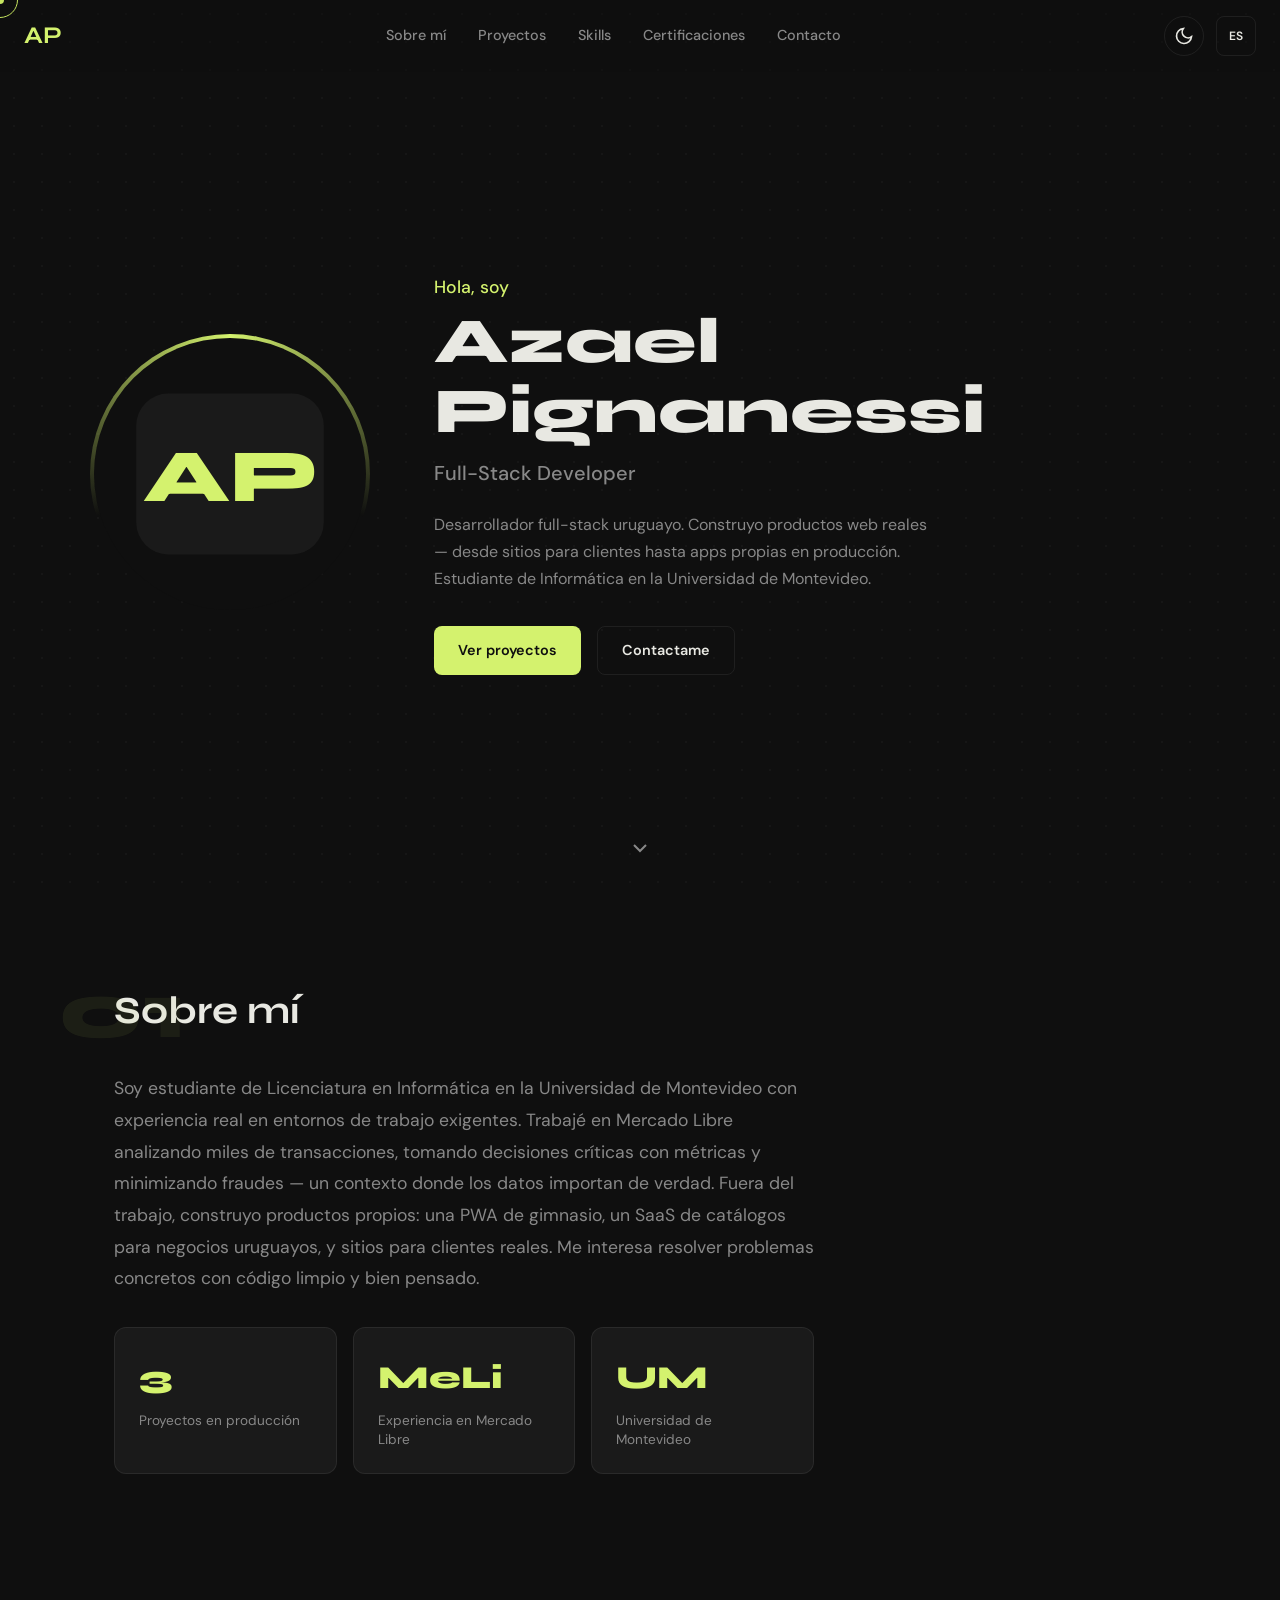
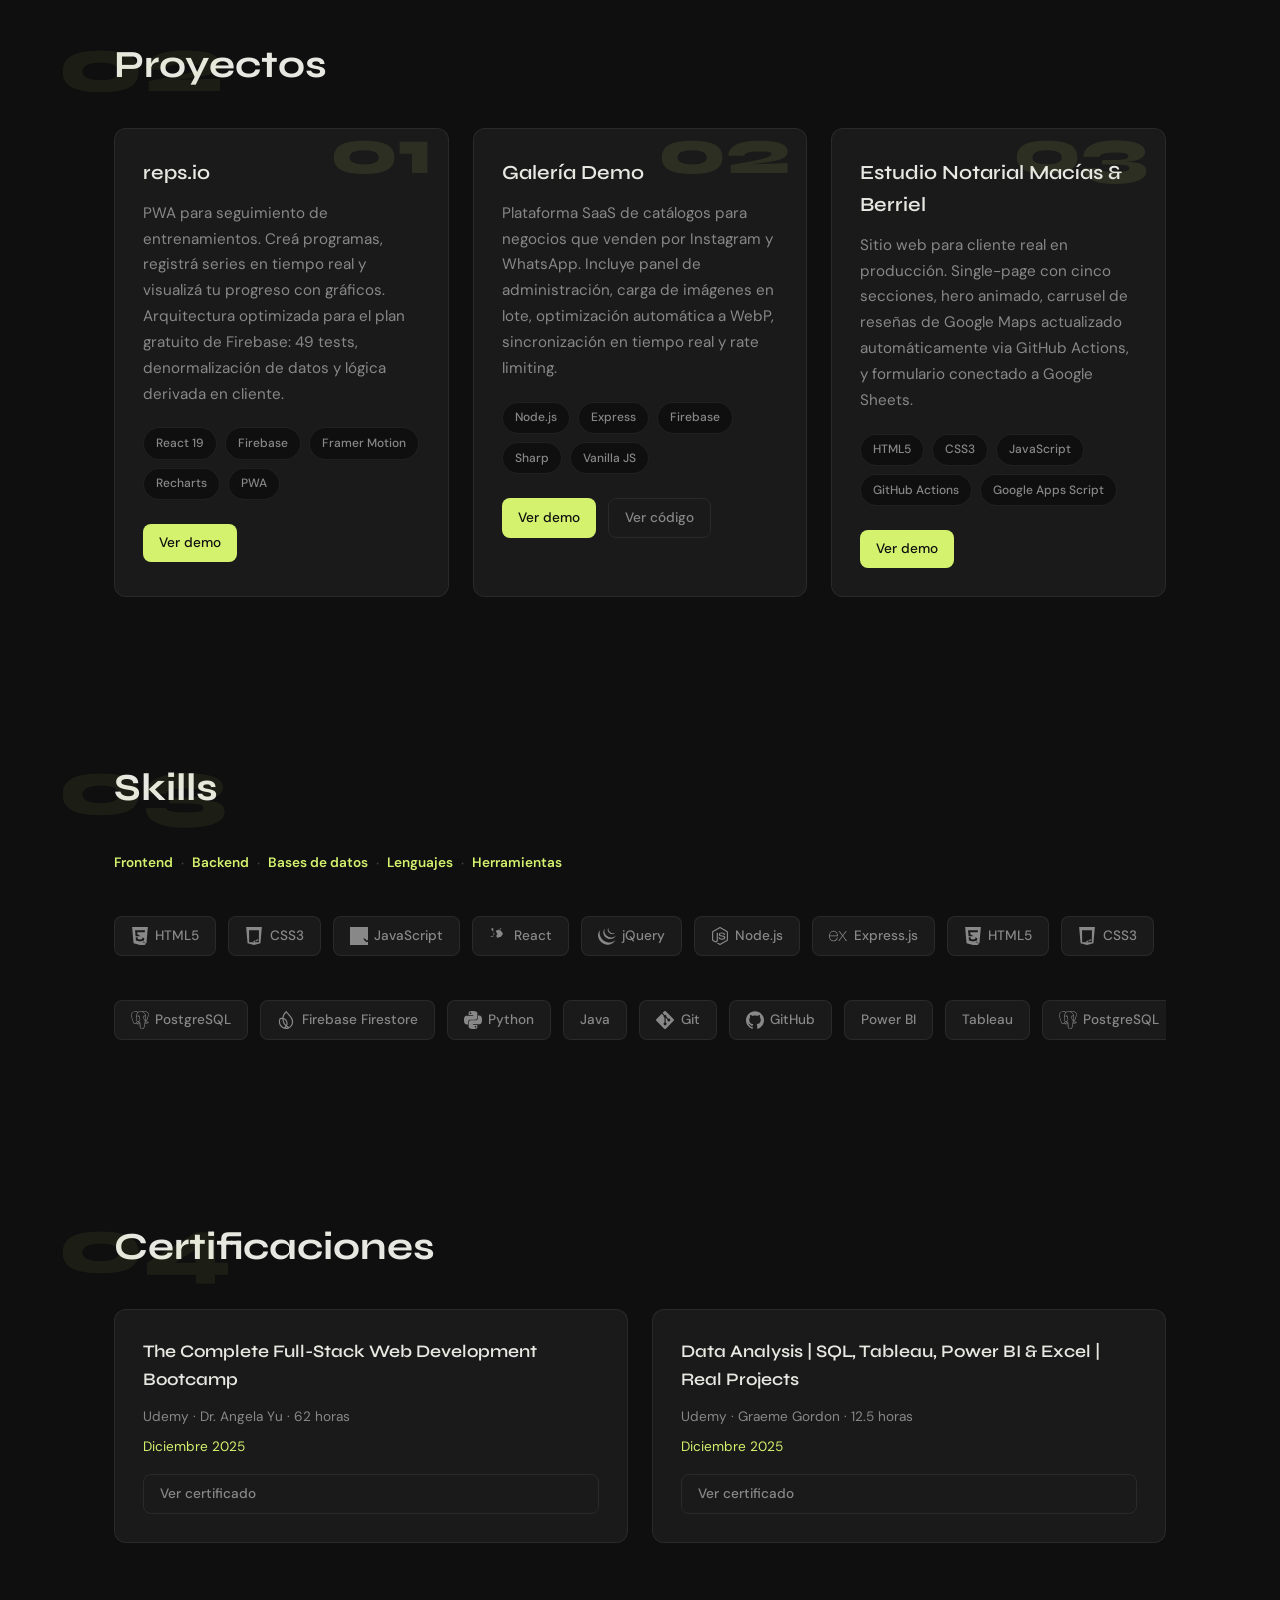
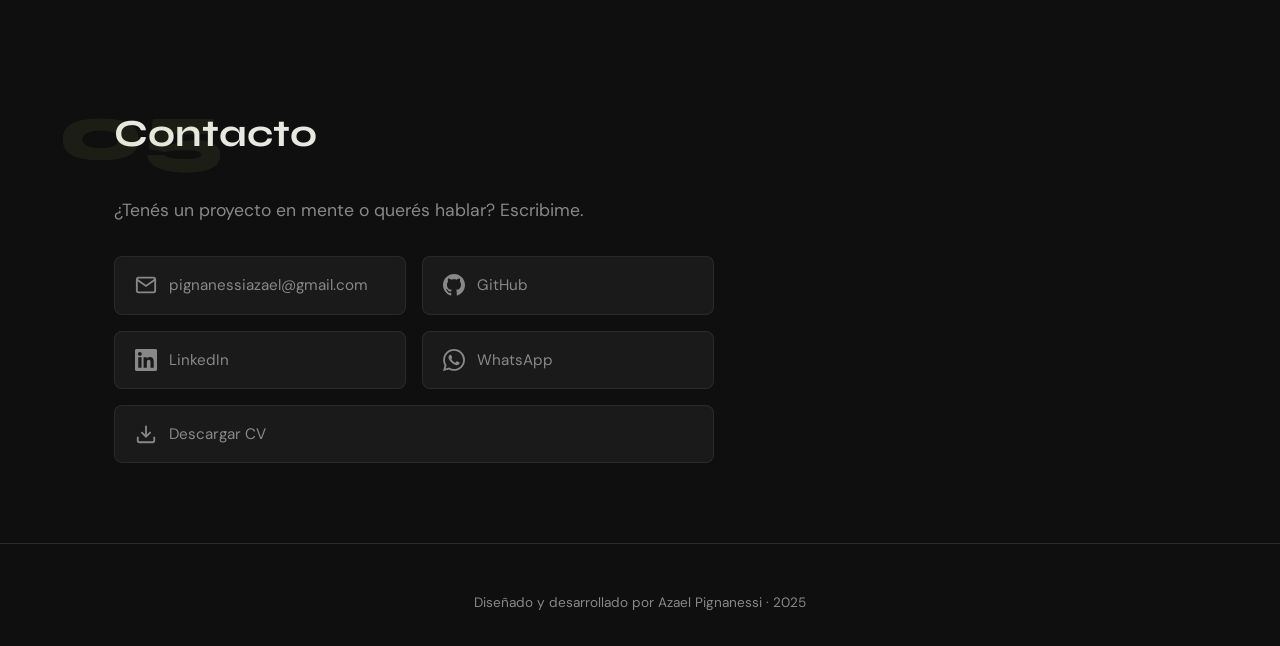
==== index.html @ debeb1c1 "Add certifications section to navigation and update translations" ====
<!DOCTYPE html>
<html lang="es" data-theme="dark">
<head>
  <meta charset="UTF-8" />
  <meta name="viewport" content="width=device-width, initial-scale=1.0" />
  <meta name="description" content="Portfolio de Azael Pignanessi — Full-Stack Developer uruguayo. Proyectos en producción, desarrollo web y análisis de datos." />
  <meta name="keywords" content="Azael Pignanessi, desarrollador web, full-stack, Uruguay, React, Node.js, Firebase" />
  <meta name="author" content="Azael Pignanessi" />

  <meta property="og:title" content="Azael Pignanessi — Full-Stack Developer" />
  <meta property="og:description" content="Portfolio de Azael Pignanessi — desarrollador full-stack uruguayo con proyectos reales en producción." />
  <meta property="og:type" content="website" />
  <meta property="og:url" content="https://azael-p.github.io" />
  <meta property="og:image" content="https://azael-p.github.io/assets/foto.jpg" />

  <meta name="twitter:card" content="summary_large_image" />
  <meta name="twitter:title" content="Azael Pignanessi — Full-Stack Developer" />
  <meta name="twitter:description" content="Portfolio de Azael Pignanessi — desarrollador full-stack uruguayo." />

  <link rel="canonical" href="https://azael-p.github.io/" />

  <title>Azael Pignanessi — Full-Stack Developer</title>

  <link rel="icon" type="image/svg+xml" href="assets/favicon.svg" />

  <link rel="preconnect" href="https://fonts.googleapis.com" />
  <link rel="preconnect" href="https://fonts.gstatic.com" crossorigin />
  <link href="https://fonts.googleapis.com/css2?family=DM+Sans:ital,opsz,wght@0,9..40,300;0,9..40,400;0,9..40,500;0,9..40,600;1,9..40,400&family=Syne:wght@500;600;700;800&display=swap" rel="stylesheet" />

  <link rel="stylesheet" href="https://unpkg.com/aos@2.3.1/dist/aos.css" />
  <link rel="stylesheet" href="css/styles.css" />
</head>
<body>

  <div id="scroll-progress"></div>
  <div id="cursor-dot"></div>
  <div id="cursor-ring"></div>

  <nav class="navbar">
    <a href="#" class="navbar-logo">AP</a>
    <div class="navbar-links" id="navLinks">
      <a href="#about" class="nav-link" data-i18n="nav_about">Sobre mí</a>
      <a href="#projects" class="nav-link" data-i18n="nav_projects">Proyectos</a>
      <a href="#skills" class="nav-link" data-i18n="nav_skills">Skills</a>
      <a href="#certifications" class="nav-link" data-i18n="nav_certifications">Certificaciones</a>
      <a href="#contact" class="nav-link" data-i18n="nav_contact">Contacto</a>
    </div>
    <div class="navbar-toggles">
      <button class="toggle-btn" id="themeToggle" aria-label="Toggle theme">
        <svg class="icon-sun" width="20" height="20" viewBox="0 0 24 24" fill="none" stroke="currentColor" stroke-width="2">
          <circle cx="12" cy="12" r="5"/>
          <line x1="12" y1="1" x2="12" y2="3"/><line x1="12" y1="21" x2="12" y2="23"/>
          <line x1="4.22" y1="4.22" x2="5.64" y2="5.64"/><line x1="18.36" y1="18.36" x2="19.78" y2="19.78"/>
          <line x1="1" y1="12" x2="3" y2="12"/><line x1="21" y1="12" x2="23" y2="12"/>
          <line x1="4.22" y1="19.78" x2="5.64" y2="18.36"/><line x1="18.36" y1="5.64" x2="19.78" y2="4.22"/>
        </svg>
        <svg class="icon-moon" width="20" height="20" viewBox="0 0 24 24" fill="none" stroke="currentColor" stroke-width="2">
          <path d="M21 12.79A9 9 0 1 1 11.21 3 7 7 0 0 0 21 12.79z"/>
        </svg>
      </button>
      <button class="toggle-btn lang-toggle" id="langToggle">
        <span id="langLabel">ES</span>
      </button>
      <button class="hamburger" id="hamburger" aria-label="Menu">
        <span></span><span></span><span></span>
      </button>
    </div>
  </nav>

  <section class="hero">
    <div class="hero-content">
      <div class="hero-photo-wrapper">
        <div class="hero-photo-border"></div>
        <div class="hero-photo-inner">
          <svg xmlns="http://www.w3.org/2000/svg" viewBox="0 0 100 100" width="100%" height="100%">
            <rect x="15" y="20" width="70" height="60" rx="12" fill="var(--surface)" style="fill: var(--surface)"/>
            <text x="50" y="60" font-family="Syne, sans-serif" font-size="28" font-weight="800" text-anchor="middle" style="fill: var(--accent)">AP</text>
          </svg>
        </div>
      </div>
      <div class="hero-text">
        <p class="hero-greeting" data-i18n="hero_greeting">Hola, soy</p>
        <h1 class="hero-name">Azael Pignanessi</h1>
        <p class="hero-role" data-i18n="hero_role">Full-Stack Developer</p>
        <p class="hero-description" data-i18n="hero_description">Desarrollador full-stack uruguayo. Construyo productos web reales — desde sitios para clientes hasta apps propias en producción. Estudiante de Informática en la Universidad de Montevideo.</p>
        <div class="hero-ctas">
          <a href="#projects" class="cta cta-primary" data-i18n="hero_cta_primary">Ver proyectos</a>
          <a href="#contact" class="cta cta-secondary" data-i18n="hero_cta_secondary">Contactame</a>
        </div>
      </div>
    </div>
    <a href="#about" class="scroll-indicator" aria-label="Scroll down">
      <svg width="24" height="24" viewBox="0 0 24 24" fill="none" stroke="currentColor" stroke-width="2">
        <polyline points="6 9 12 15 18 9"></polyline>
      </svg>
    </a>
  </section>

  <section class="section" id="about">
    <div class="container">
      <h2 class="section-title" data-section-number="01" data-i18n="about_title">Sobre mí</h2>
      <p class="section-text" data-i18n="about_text">Soy estudiante de Licenciatura en Informática en la Universidad de Montevideo con experiencia real en entornos de trabajo exigentes. Trabajé en Mercado Libre analizando miles de transacciones, tomando decisiones críticas con métricas y minimizando fraudes — un contexto donde los datos importan de verdad. Fuera del trabajo, construyo productos propios: una PWA de gimnasio, un SaaS de catálogos para negocios uruguayos, y sitios para clientes reales. Me interesa resolver problemas concretos con código limpio y bien pensado.</p>
      <div class="about-stats">
        <div class="stat-card" data-aos="fade-up">
          <span class="stat-number">3</span>
          <span class="stat-label" data-i18n="stat_projects">Proyectos en producción</span>
        </div>
        <div class="stat-card" data-aos="fade-up" data-aos-delay="100">
          <span class="stat-number">MeLi</span>
          <span class="stat-label" data-i18n="stat_meli">Experiencia en Mercado Libre</span>
        </div>
        <div class="stat-card" data-aos="fade-up" data-aos-delay="200">
          <span class="stat-number">UM</span>
          <span class="stat-label" data-i18n="stat_uni">Universidad de Montevideo</span>
        </div>
      </div>
    </div>
  </section>

  <section class="section" id="projects">
    <div class="container">
      <h2 class="section-title" data-section-number="02" data-i18n="projects_title">Proyectos</h2>
      <div class="projects-grid">

        <article class="project-card" data-aos="fade-up">
          <span class="project-number">01</span>
          <h3 class="project-name" data-i18n="project1_name">reps.io</h3>
          <p class="project-description" data-i18n="project1_description">PWA para seguimiento de entrenamientos. Creá programas, registrá series en tiempo real y visualizá tu progreso con gráficos. Arquitectura optimizada para el plan gratuito de Firebase: 49 tests, denormalización de datos y lógica derivada en cliente.</p>
          <div class="project-stack">
            <span class="badge">React 19</span>
            <span class="badge">Firebase</span>
            <span class="badge">Framer Motion</span>
            <span class="badge">Recharts</span>
            <span class="badge">PWA</span>
          </div>
          <div class="project-links">
            <a href="https://reps-io.web.app/" target="_blank" rel="noopener noreferrer" class="btn btn-primary" data-i18n="project_btn_demo">Ver demo</a>
          </div>
        </article>

        <article class="project-card" data-aos="fade-up" data-aos-delay="100">
          <span class="project-number">02</span>
          <h3 class="project-name" data-i18n="project2_name">Galería Demo</h3>
          <p class="project-description" data-i18n="project2_description">Plataforma SaaS de catálogos para negocios que venden por Instagram y WhatsApp. Incluye panel de administración, carga de imágenes en lote, optimización automática a WebP, sincronización en tiempo real y rate limiting.</p>
          <div class="project-stack">
            <span class="badge">Node.js</span>
            <span class="badge">Express</span>
            <span class="badge">Firebase</span>
            <span class="badge">Sharp</span>
            <span class="badge">Vanilla JS</span>
          </div>
          <div class="project-links">
            <a href="https://tienda-galeria-demo.onrender.com/" target="_blank" rel="noopener noreferrer" class="btn btn-primary" data-i18n="project_btn_demo">Ver demo</a>
            <a href="https://github.com/azael-p/galeria-demo" target="_blank" rel="noopener noreferrer" class="btn btn-secondary" data-i18n="project_btn_code">Ver código</a>
          </div>
        </article>

        <article class="project-card" data-aos="fade-up" data-aos-delay="200">
          <span class="project-number">03</span>
          <h3 class="project-name" data-i18n="project3_name">Estudio Notarial Macías & Berriel</h3>
          <p class="project-description" data-i18n="project3_description">Sitio web para cliente real en producción. Single-page con cinco secciones, hero animado, carrusel de reseñas de Google Maps actualizado automáticamente via GitHub Actions, y formulario conectado a Google Sheets.</p>
          <div class="project-stack">
            <span class="badge">HTML5</span>
            <span class="badge">CSS3</span>
            <span class="badge">JavaScript</span>
            <span class="badge">GitHub Actions</span>
            <span class="badge">Google Apps Script</span>
          </div>
          <div class="project-links">
            <a href="https://www.estudionotarialmb.uy/" target="_blank" rel="noopener noreferrer" class="btn btn-primary" data-i18n="project_btn_demo">Ver demo</a>
          </div>
        </article>

      </div>
    </div>
  </section>

  <section class="section" id="skills">
    <div class="container">
      <h2 class="section-title" data-section-number="03" data-i18n="skills_title">Skills</h2>
      <div class="skills-labels">
        <span class="skill-category-label" data-i18n="skill_frontend">Frontend</span>
        <span class="skill-separator">·</span>
        <span class="skill-category-label" data-i18n="skill_backend">Backend</span>
        <span class="skill-separator">·</span>
        <span class="skill-category-label" data-i18n="skill_databases">Bases de datos</span>
        <span class="skill-separator">·</span>
        <span class="skill-category-label" data-i18n="skill_languages">Lenguajes</span>
        <span class="skill-separator">·</span>
        <span class="skill-category-label" data-i18n="skill_tools">Herramientas</span>
      </div>
      <div class="marquee-wrapper">
        <div class="marquee marquee-left">
          <div class="marquee-track">
            <span class="skill-item"><svg viewBox="0 0 24 24" width="20" height="20" fill="currentColor"><path d="M1.5 0h21l-1.91 21.563L11.977 24l-8.564-2.438L1.5 0zm7.031 9.75l-.232-2.718 10.059.003.23-2.622L5.412 4.41l.698 8.01h9.126l-.326 3.426-2.91.804-2.955-.81-.188-2.11H6.248l.33 4.171L12 19.351l5.379-1.443.722-8.853.232 2.717.049.003-.191 2.116 2.863 1.048-.03 1.417-2.625-.686zm4.036 9.915h1.778l1.32 1.499 1.27-.744v1.002l-.014.001 1.201.696-.001.001 1.344.518.03.018-1.42 1.617-2.065.6-2.148-2.428-.001-.003 1.871-2.297 1.344.71.028.016 2.11-.612-.032-.018-2.402-.655-3.018 1.012-2.466-1.943z"/></svg>HTML5</span>
            <span class="skill-item"><svg viewBox="0 0 24 24" width="20" height="20" fill="currentColor"><path d="M1.5 0h21l-1.91 21.563L11.977 24l-8.565-2.438L1.5 0zm17.09 4.413L5.41 4.41l.13 15.88 12.95.004.02-.02zM8.77 19.989l1.215.707-.007 1.201-1.203.003L8.77 19.989zm1.868-.78l1.203-.804.155 1.19-1.21.007-.008-.002-.16-.591zm1.974-1.132l.965.577-.011 1.201-.96.004-.013-.003-.02-.002-.965-.577zm2.142-.765l1.214.575-.013 1.186-1.207.021-.013-.003-.015-.001-.966-.778zm2.019-.901l1.27.478-.024 1.191-1.257.03-.013-.004-.008.002-1.257-.397.021-1.193-.008-.007 1.278-.3z"/></svg>CSS3</span>
            <span class="skill-item"><svg viewBox="0 0 24 24" width="20" height="20" fill="currentColor"><path d="M0 0h24v24H0V0zm22.034 18.276c-.175-1.095-.888-2.015-3.003-2.873-.736-.345-1.554-.585-1.797-1.14-.691-1.244-1.387-2.28-1.717-2.42-.33-.135-.63-.27-.93-.345-.855-.195-1.74.33-2.592 1.08a4.448 4.448 0 0 0-.705 1.095c-.375.705-.39 1.47-.27 1.95.27.975.375 1.32.18 1.92-.39 1.17-.705 2.265-.72 2.895-.015.63-.045 1.065-.27 1.41-.225.345-.69.69-1.005.885-.69.405-1.845.555-2.04.555-.135 0-.285 0-.51-.075-.255-.075-.63-.27-1.08-.81-.405-.465-.675-1.11-.75-1.68-.105-.795-.15-1.62-.015-2.115-.375-.48-.555-.9-.585-1.08-.045-.27-.045-.615.18-.93.3-.39.405-.51.69-.51s.555.12.69.285c.12.12.18.405.18 1.14 0 .51.135.9.465 1.5.135.255.315.48.57.66.24.18.39.255.57.27.225.015.39-.03.51-.075.165-.06.255-.135.36-.195l.375-.405c.24-.24.405-.39.555-.48.345-.21.705-.315 1.08-.3.225.015.48.105.675.255.195.165.36.405.48.735.135.39.165.825.09 1.245-.09.54-.225.975-.465 1.38-.72 1.245-2.04 1.83-3.18 2.175-2.67.81-5.52.87-7.83.045-1.995-.72-3.12-2.13-3.12-4.005 0-1.215.36-2.25 1.125-2.985.645-.63 1.605-1.005 2.64-1.005.615 0 1.23.105 1.77.33a5.1 1.6 0 0 0 1.62.195c.78-.195 1.365-.645 1.695-1.35 1.08-2.19.9-4.74-.555-8.19-7.71 4.44-6.66-3.45-6.66-3.45-3.87 3.18-4.32-.45-4.32-.45L14.79 4.365c1.32 8.91 4.425 14.7 7.035 15.645.75.27 1.95-.06 3.12-.945 1.635-1.246 3.285-3.36 4.125-4.575.405-.585.57-1.08.615-1.275-.165.225-.285.45-.39.57z"/></svg>JavaScript</span>
            <span class="skill-item"><svg viewBox="0 0 24 24" width="20" height="20" fill="currentColor"><path d="M14.23 12.004a2.236 2.236 0 0 1-2.235 2.236 2.236 2.236 0 0 1-2.236-2.236 2.236 2.236 0 0 1 2.235-2.236 2.236 2.236 0 0 1 2.236 2.236zm2.648-10.690c-1.116 0-2.11.573-2.776 1.404l-.012.015q.075.09.153.177l4.11 5.52c.27.36.274.845-.004 1.207l-2.477 3.248c-.284.375-.718.595-1.176.594-1.116-.002-1.707-.577-1.89-.922l-3.836-7.072c-.135-.232-.01-.523.282-.645l3.025-1.284c.41-.173.859.04 1.017.482.08.225.098.468.06.707l-.666.566zm-11.302-.002c-1.116 0-2.11.573-2.776 1.404l-.012.016q.075.09.153.177l4.11 5.52c.27.36.274.845-.004 1.207l-2.477 3.248c-.284.375-.718.595-1.176.594-1.116-.002-1.707-.577-1.89-.922L2.45 13.325c-.135-.232-.01-.523.282-.644l3.025-1.284c.41-.173.859.04 1.017.482.08.225.098.468.06.707l-.666.565z"/></svg>React</span>
            <span class="skill-item"><svg viewBox="0 0 24 24" width="20" height="20" fill="currentColor"><path d="M1.525 5.87c-2.126 3.054-1.862 7.026-.237 10.269.037.079.078.154.118.229.023.052.049.1.077.15.013.027.031.056.047.082.026.052.054.102.081.152l.157.266c.03.049.057.097.09.146.056.094.12.187.178.281.026.04.05.078.079.117a6.368 6.368 0 00.31.445c.078.107.156.211.24.315.027.038.058.076.086.115l.22.269c.028.03.055.067.084.099.098.118.202.233.306.35l.005.006a3.134 3.134 0 00.425.44c.08.083.16.165.245.245l.101.097c.111.105.223.209.34.309.002 0 .003.002.005.003l.057.05c.102.089.205.178.31.26l.125.105c.085.068.174.133.26.2l.137.105c.093.07.192.139.287.207.035.025.07.05.106.073l.03.023.28.185.12.08c.148.094.294.184.44.272.041.02.084.044.123.068.108.062.22.125.329.183.06.034.122.063.184.094.075.042.153.083.234.125a.324.324 0 01.056.023c.033.015.064.031.096.047.12.06.245.118.375.175.024.01.05.02.076.034.144.063.289.123.438.182.034.01.07.027.105.04.135.051.274.103.411.152l.05.018c.154.052.305.102.46.15.036.01.073.023.111.033.16.048.314.105.474.137 10.273 1.872 13.258-6.177 13.258-6.177-2.508 3.266-6.958 4.127-11.174 3.169-.156-.036-.312-.086-.47-.132a13.539 13.539 0 01-.567-.182l-.062-.024c-.136-.046-.267-.097-.4-.148a1.615 1.615 0 00-.11-.04c-.148-.06-.29-.121-.433-.184-.031-.01-.057-.024-.088-.036a23.44 23.44 0 01-.362-.17 1.485 1.485 0 01-.106-.052c-.094-.044-.188-.095-.28-.143a3.947 3.947 0 01-.187-.096c-.114-.06-.227-.125-.34-.187-.034-.024-.073-.044-.112-.066a15.922 15.922 0 01-.439-.27 2.107 2.107 0 01-.118-.078 6.01 6.01 0 01-.312-.207c-.035-.023-.067-.048-.103-.073a9.553 9.553 0 01-.295-.212c-.042-.034-.087-.066-.132-.1-.088-.07-.177-.135-.265-.208l-.118-.095a10.593 10.593 0 01-.335-.28.258.258 0 00-.037-.031l-.347-.316-.1-.094c-.082-.084-.166-.164-.25-.246l-.098-.1a9.081 9.081 0 01-.309-.323l-.015-.016c-.106-.116-.21-.235-.313-.355-.027-.03-.053-.064-.08-.097l-.227-.277a21.275 21.275 0 01-.34-.449C2.152 11.79 1.306 7.384 3.177 3.771m4.943-.473c-1.54 2.211-1.454 5.169-.254 7.508a9.111 9.111 0 00.678 1.133c.23.33.484.721.793.988.107.122.223.24.344.36l.09.09c.114.11.232.217.35.325l.016.013a9.867 9.867 0 00.414.342c.034.023.063.05.096.073.14.108.282.212.428.316l.015.009c.062.045.128.086.198.13.028.018.06.042.09.06.106.068.21.132.318.197.017.007.032.016.048.023.09.055.188.108.282.157.033.02.065.035.1.054.066.033.132.068.197.102l.032.014c.135.067.273.129.408.19.034.014.063.025.092.039.111.048.224.094.336.137.05.017.097.037.144.052.102.038.21.073.31.108l.14.045c.147.045.295.104.449.13C22.164 17.206 24 11.098 24 11.098c-1.653 2.38-4.852 3.513-8.261 2.628a8.04 8.04 0 01-.449-.13c-.048-.014-.09-.029-.136-.043-.104-.036-.211-.07-.312-.109l-.144-.054c-.113-.045-.227-.087-.336-.135-.034-.015-.065-.025-.091-.04-.14-.063-.281-.125-.418-.192l-.206-.107-.119-.06a5.673 5.673 0 01-.265-.15.62.62 0 01-.062-.035c-.106-.066-.217-.13-.318-.198-.034-.019-.065-.042-.097-.062l-.208-.136c-.144-.1-.285-.208-.428-.313-.032-.029-.063-.053-.094-.079-1.499-1.178-2.681-2.79-3.242-4.613-.59-1.897-.46-4.023.56-5.75m4.292-.147c-.909 1.334-.996 2.99-.37 4.46.665 1.563 2.024 2.79 3.608 3.37.065.025.128.046.196.07l.088.027c.092.03.185.063.28.084 4.381.845 5.567-2.25 5.886-2.704-1.043 1.498-2.792 1.857-4.938 1.335a4.85 4.85 0 01-.516-.16 6.352 6.352 0 01-.618-.254 6.53 6.53 0 01-1.082-.66c-1.922-1.457-3.113-4.236-1.859-6.5"/></svg>jQuery</span>
            <span class="skill-item"><svg viewBox="0 0 24 24" width="20" height="20" fill="currentColor"><path d="M11.998,24c-0.321,0-0.641-0.084-0.922-0.247l-2.936-1.737c-0.438-0.245-0.224-0.332-0.08-0.383 c0.585-0.203,0.703-0.25,1.328-0.604c0.065-0.037,0.151-0.023,0.218,0.017l2.256,1.339c0.082,0.045,0.197,0.045,0.272,0l8.795-5.076 c0.082-0.047,0.134-0.141,0.134-0.238V6.921c0-0.099-0.053-0.192-0.137-0.242l-8.791-5.072c-0.081-0.047-0.189-0.047-0.271,0 L3.075,6.68C2.99,6.729,2.936,6.825,2.936,6.921v10.15c0,0.097,0.054,0.189,0.139,0.235l2.409,1.392 c1.307,0.654,2.108-0.116,2.108-0.89V7.787c0-0.142,0.114-0.253,0.256-0.253h1.115c0.139,0,0.255,0.112,0.255,0.253v10.021 c0,1.745-0.95,2.745-2.604,2.745c-0.508,0-0.909,0-2.026-0.551L2.28,18.675c-0.57-0.329-0.922-0.945-0.922-1.604V6.921 c0-0.659,0.353-1.275,0.922-1.603l8.795-5.082c0.557-0.315,1.296-0.315,1.848,0l8.794,5.082c0.57,0.329,0.924,0.944,0.924,1.603 v10.15c0,0.659-0.354,1.273-0.924,1.604l-8.794,5.078C12.643,23.916,12.324,24,11.998,24z M19.099,13.993 c0-1.9-1.284-2.406-3.987-2.763c-2.731-0.361-3.009-0.548-3.009-1.187c0-0.528,0.235-1.233,2.258-1.233 c1.807,0,2.473,0.389,2.747,1.607c0.024,0.115,0.129,0.199,0.247,0.199h1.141c0.071,0,0.138-0.031,0.186-0.081 c0.048-0.054,0.074-0.123,0.067-0.196c-0.177-2.098-1.571-3.076-4.388-3.076c-2.508,0-4.004,1.058-4.004,2.833 c0,1.925,1.488,2.457,3.895,2.695c2.88,0.282,3.103,0.703,3.103,1.269c0,0.983-0.789,1.402-2.642,1.402 c-2.327,0-2.839-0.584-3.011-1.742c-0.02-0.124-0.126-0.215-0.253-0.215h-1.137c-0.141,0-0.254,0.112-0.254,0.253 c0,1.482,0.806,3.248,4.655,3.248C17.501,17.007,19.099,15.91,19.099,13.993z"/></svg>Node.js</span>
            <span class="skill-item"><svg viewBox="0 0 24 24" width="20" height="20" fill="currentColor"><path d="M24 18.588a1.529 1.529 0 01-1.895-.72l-3.45-4.771-.5-.667-4.003 5.444a1.466 1.466 0 01-1.802.708l5.158-6.92-4.798-6.251a1.595 1.595 0 011.9.666l3.576 4.83 3.596-4.81a1.435 1.435 0 011.788-.668L21.708 7.9l-2.522 3.283a.666.666 0 000 .994l4.804 6.412zM.002 11.576l.42-2.075c1.154-4.103 5.858-5.81 9.094-3.27 1.895 1.489 2.368 3.597 2.275 5.973H1.116C.943 16.447 4.005 19.009 7.92 17.7a4.078 4.078 0 002.582-2.876c.207-.666.548-.78 1.174-.588a5.417 5.417 0 01-2.589 3.957 6.272 6.272 0 01-7.306-.933 6.575 6.575 0 01-1.64-3.858c0-.235-.08-.455-.134-.666A88.33 88.33 0 010 11.577zm1.127-.286h9.654c-.06-3.076-2.001-5.258-4.59-5.278-2.882-.04-4.944 2.094-5.071 5.264z"/></svg>Express.js</span>
            <span class="skill-item"><svg viewBox="0 0 24 24" width="20" height="20" fill="currentColor"><path d="M1.5 0h21l-1.91 21.563L11.977 24l-8.564-2.438L1.5 0zm7.031 9.75l-.232-2.718 10.059.003.23-2.622L5.412 4.41l.698 8.01h9.126l-.326 3.426-2.91.804-2.955-.81-.188-2.11H6.248l.33 4.171L12 19.351l5.379-1.443.722-8.853.232 2.717.049.003-.191 2.116 2.863 1.048-.03 1.417-2.625-.686zm4.036 9.915h1.778l1.32 1.499 1.27-.744v1.002l-.014.001 1.201.696-.001.001 1.344.518.03.018-1.42 1.617-2.065.6-2.148-2.428-.001-.003 1.871-2.297 1.344.71.028.016 2.11-.612-.032-.018-2.402-.655-3.018 1.012-2.466-1.943z"/></svg>HTML5</span>
            <span class="skill-item"><svg viewBox="0 0 24 24" width="20" height="20" fill="currentColor"><path d="M1.5 0h21l-1.91 21.563L11.977 24l-8.565-2.438L1.5 0zm17.09 4.413L5.41 4.41l.13 15.88 12.95.004.02-.02zM8.77 19.989l1.215.707-.007 1.201-1.203.003L8.77 19.989zm1.868-.78l1.203-.804.155 1.19-1.21.007-.008-.002-.16-.591zm1.974-1.132l.965.577-.011 1.201-.96.004-.013-.003-.02-.002-.965-.577zm2.142-.765l1.214.575-.013 1.186-1.207.021-.013-.003-.015-.001-.966-.778zm2.019-.901l1.27.478-.024 1.191-1.257.03-.013-.004-.008.002-1.257-.397.021-1.193-.008-.007 1.278-.3z"/></svg>CSS3</span>
            <span class="skill-item"><svg viewBox="0 0 24 24" width="20" height="20" fill="currentColor"><path d="M0 0h24v24H0V0zm22.034 18.276c-.175-1.095-.888-2.015-3.003-2.873-.736-.345-1.554-.585-1.797-1.14-.691-1.244-1.387-2.28-1.717-2.42-.33-.135-.63-.27-.93-.345-.855-.195-1.74.33-2.592 1.08a4.448 4.448 0 0 0-.705 1.095c-.375.705-.39 1.47-.27 1.95.27.975.375 1.32.18 1.92-.39 1.17-.705 2.265-.72 2.895-.015.63-.045 1.065-.27 1.41-.225.345-.69.69-1.005.885-.69.405-1.845.555-2.04.555-.135 0-.285 0-.51-.075-.255-.075-.63-.27-1.08-.81-.405-.465-.675-1.11-.75-1.68-.105-.795-.15-1.62-.015-2.115-.375-.48-.555-.9-.585-1.08-.045-.27-.045-.615.18-.93.3-.39.405-.51.69-.51s.555.12.69.285c.12.12.18.405.18 1.14 0 .51.135.9.465 1.5.135.255.315.48.57.66.24.18.39.255.57.27.225.015.39-.03.51-.075.165-.06.255-.135.36-.195l.375-.405c.24-.24.405-.39.555-.48.345-.21.705-.315 1.08-.3.225.015.48.105.675.255.195.165.36.405.48.735.135.39.165.825.09 1.245-.09.54-.225.975-.465 1.38-.72 1.245-2.04 1.83-3.18 2.175-2.67.81-5.52.87-7.83.045-1.995-.72-3.12-2.13-3.12-4.005 0-1.215.36-2.25 1.125-2.985.645-.63 1.605-1.005 2.64-1.005.615 0 1.23.105 1.77.33a5.1 1.6 0 0 0 1.62.195c.78-.195 1.365-.645 1.695-1.35 1.08-2.19.9-4.74-.555-8.19-7.71 4.44-6.66-3.45-6.66-3.45-3.87 3.18-4.32-.45-4.32-.45L14.79 4.365c1.32 8.91 4.425 14.7 7.035 15.645.75.27 1.95-.06 3.12-.945 1.635-1.246 3.285-3.36 4.125-4.575.405-.585.57-1.08.615-1.275-.165.225-.285.45-.39.57z"/></svg>JavaScript</span>
            <span class="skill-item"><svg viewBox="0 0 24 24" width="20" height="20" fill="currentColor"><path d="M14.23 12.004a2.236 2.236 0 0 1-2.235 2.236 2.236 2.236 0 0 1-2.236-2.236 2.236 2.236 0 0 1 2.235-2.236 2.236 2.236 0 0 1 2.236 2.236zm2.648-10.690c-1.116 0-2.11.573-2.776 1.404l-.012.015q.075.09.153.177l4.11 5.52c.27.36.274.845-.004 1.207l-2.477 3.248c-.284.375-.718.595-1.176.594-1.116-.002-1.707-.577-1.89-.922l-3.836-7.072c-.135-.232-.01-.523.282-.645l3.025-1.284c.41-.173.859.04 1.017.482.08.225.098.468.06.707l-.666.566zm-11.302-.002c-1.116 0-2.11.573-2.776 1.404l-.012.016q.075.09.153.177l4.11 5.52c.27.36.274.845-.004 1.207l-2.477 3.248c-.284.375-.718.595-1.176.594-1.116-.002-1.707-.577-1.89-.922L2.45 13.325c-.135-.232-.01-.523.282-.644l3.025-1.284c.41-.173.859.04 1.017.482.08.225.098.468.06.707l-.666.565z"/></svg>React</span>
            <span class="skill-item"><svg viewBox="0 0 24 24" width="20" height="20" fill="currentColor"><path d="M1.525 5.87c-2.126 3.054-1.862 7.026-.237 10.269.037.079.078.154.118.229.023.052.049.1.077.15.013.027.031.056.047.082.026.052.054.102.081.152l.157.266c.03.049.057.097.09.146.056.094.12.187.178.281.026.04.05.078.079.117a6.368 6.368 0 00.31.445c.078.107.156.211.24.315.027.038.058.076.086.115l.22.269c.028.03.055.067.084.099.098.118.202.233.306.35l.005.006a3.134 3.134 0 00.425.44c.08.083.16.165.245.245l.101.097c.111.105.223.209.34.309.002 0 .003.002.005.003l.057.05c.102.089.205.178.31.26l.125.105c.085.068.174.133.26.2l.137.105c.093.07.192.139.287.207.035.025.07.05.106.073l.03.023.28.185.12.08c.148.094.294.184.44.272.041.02.084.044.123.068.108.062.22.125.329.183.06.034.122.063.184.094.075.042.153.083.234.125a.324.324 0 01.056.023c.033.015.064.031.096.047.12.06.245.118.375.175.024.01.05.02.076.034.144.063.289.123.438.182.034.01.07.027.105.04.135.051.274.103.411.152l.05.018c.154.052.305.102.46.15.036.01.073.023.111.033.16.048.314.105.474.137 10.273 1.872 13.258-6.177 13.258-6.177-2.508 3.266-6.958 4.127-11.174 3.169-.156-.036-.312-.086-.47-.132a13.539 13.539 0 01-.567-.182l-.062-.024c-.136-.046-.267-.097-.4-.148a1.615 1.615 0 00-.11-.04c-.148-.06-.29-.121-.433-.184-.031-.01-.057-.024-.088-.036a23.44 23.44 0 01-.362-.17 1.485 1.485 0 01-.106-.052c-.094-.044-.188-.095-.28-.143a3.947 3.947 0 01-.187-.096c-.114-.06-.227-.125-.34-.187-.034-.024-.073-.044-.112-.066a15.922 15.922 0 01-.439-.27 2.107 2.107 0 01-.118-.078 6.01 6.01 0 01-.312-.207c-.035-.023-.067-.048-.103-.073a9.553 9.553 0 01-.295-.212c-.042-.034-.087-.066-.132-.1-.088-.07-.177-.135-.265-.208l-.118-.095a10.593 10.593 0 01-.335-.28.258.258 0 00-.037-.031l-.347-.316-.1-.094c-.082-.084-.166-.164-.25-.246l-.098-.1a9.081 9.081 0 01-.309-.323l-.015-.016c-.106-.116-.21-.235-.313-.355-.027-.03-.053-.064-.08-.097l-.227-.277a21.275 21.275 0 01-.34-.449C2.152 11.79 1.306 7.384 3.177 3.771m4.943-.473c-1.54 2.211-1.454 5.169-.254 7.508a9.111 9.111 0 00.678 1.133c.23.33.484.721.793.988.107.122.223.24.344.36l.09.09c.114.11.232.217.35.325l.016.013a9.867 9.867 0 00.414.342c.034.023.063.05.096.073.14.108.282.212.428.316l.015.009c.062.045.128.086.198.13.028.018.06.042.09.06.106.068.21.132.318.197.017.007.032.016.048.023.09.055.188.108.282.157.033.02.065.035.1.054.066.033.132.068.197.102l.032.014c.135.067.273.129.408.19.034.014.063.025.092.039.111.048.224.094.336.137.05.017.097.037.144.052.102.038.21.073.31.108l.14.045c.147.045.295.104.449.13C22.164 17.206 24 11.098 24 11.098c-1.653 2.38-4.852 3.513-8.261 2.628a8.04 8.04 0 01-.449-.13c-.048-.014-.09-.029-.136-.043-.104-.036-.211-.07-.312-.109l-.144-.054c-.113-.045-.227-.087-.336-.135-.034-.015-.065-.025-.091-.04-.14-.063-.281-.125-.418-.192l-.206-.107-.119-.06a5.673 5.673 0 01-.265-.15.62.62 0 01-.062-.035c-.106-.066-.217-.13-.318-.198-.034-.019-.065-.042-.097-.062l-.208-.136c-.144-.1-.285-.208-.428-.313-.032-.029-.063-.053-.094-.079-1.499-1.178-2.681-2.79-3.242-4.613-.59-1.897-.46-4.023.56-5.75m4.292-.147c-.909 1.334-.996 2.99-.37 4.46.665 1.563 2.024 2.79 3.608 3.37.065.025.128.046.196.07l.088.027c.092.03.185.063.28.084 4.381.845 5.567-2.25 5.886-2.704-1.043 1.498-2.792 1.857-4.938 1.335a4.85 4.85 0 01-.516-.16 6.352 6.352 0 01-.618-.254 6.53 6.53 0 01-1.082-.66c-1.922-1.457-3.113-4.236-1.859-6.5"/></svg>jQuery</span>
            <span class="skill-item"><svg viewBox="0 0 24 24" width="20" height="20" fill="currentColor"><path d="M11.998,24c-0.321,0-0.641-0.084-0.922-0.247l-2.936-1.737c-0.438-0.245-0.224-0.332-0.08-0.383 c0.585-0.203,0.703-0.25,1.328-0.604c0.065-0.037,0.151-0.023,0.218,0.017l2.256,1.339c0.082,0.045,0.197,0.045,0.272,0l8.795-5.076 c0.082-0.047,0.134-0.141,0.134-0.238V6.921c0-0.099-0.053-0.192-0.137-0.242l-8.791-5.072c-0.081-0.047-0.189-0.047-0.271,0 L3.075,6.68C2.99,6.729,2.936,6.825,2.936,6.921v10.15c0,0.097,0.054,0.189,0.139,0.235l2.409,1.392 c1.307,0.654,2.108-0.116,2.108-0.89V7.787c0-0.142,0.114-0.253,0.256-0.253h1.115c0.139,0,0.255,0.112,0.255,0.253v10.021 c0,1.745-0.95,2.745-2.604,2.745c-0.508,0-0.909,0-2.026-0.551L2.28,18.675c-0.57-0.329-0.922-0.945-0.922-1.604V6.921 c0-0.659,0.353-1.275,0.922-1.603l8.795-5.082c0.557-0.315,1.296-0.315,1.848,0l8.794,5.082c0.57,0.329,0.924,0.944,0.924,1.603 v10.15c0,0.659-0.354,1.273-0.924,1.604l-8.794,5.078C12.643,23.916,12.324,24,11.998,24z M19.099,13.993 c0-1.9-1.284-2.406-3.987-2.763c-2.731-0.361-3.009-0.548-3.009-1.187c0-0.528,0.235-1.233,2.258-1.233 c1.807,0,2.473,0.389,2.747,1.607c0.024,0.115,0.129,0.199,0.247,0.199h1.141c0.071,0,0.138-0.031,0.186-0.081 c0.048-0.054,0.074-0.123,0.067-0.196c-0.177-2.098-1.571-3.076-4.388-3.076c-2.508,0-4.004,1.058-4.004,2.833 c0,1.925,1.488,2.457,3.895,2.695c2.88,0.282,3.103,0.703,3.103,1.269c0,0.983-0.789,1.402-2.642,1.402 c-2.327,0-2.839-0.584-3.011-1.742c-0.02-0.124-0.126-0.215-0.253-0.215h-1.137c-0.141,0-0.254,0.112-0.254,0.253 c0,1.482,0.806,3.248,4.655,3.248C17.501,17.007,19.099,15.91,19.099,13.993z"/></svg>Node.js</span>
            <span class="skill-item"><svg viewBox="0 0 24 24" width="20" height="20" fill="currentColor"><path d="M24 18.588a1.529 1.529 0 01-1.895-.72l-3.45-4.771-.5-.667-4.003 5.444a1.466 1.466 0 01-1.802.708l5.158-6.92-4.798-6.251a1.595 1.595 0 011.9.666l3.576 4.83 3.596-4.81a1.435 1.435 0 011.788-.668L21.708 7.9l-2.522 3.283a.666.666 0 000 .994l4.804 6.412zM.002 11.576l.42-2.075c1.154-4.103 5.858-5.81 9.094-3.27 1.895 1.489 2.368 3.597 2.275 5.973H1.116C.943 16.447 4.005 19.009 7.92 17.7a4.078 4.078 0 002.582-2.876c.207-.666.548-.78 1.174-.588a5.417 5.417 0 01-2.589 3.957 6.272 6.272 0 01-7.306-.933 6.575 6.575 0 01-1.64-3.858c0-.235-.08-.455-.134-.666A88.33 88.33 0 010 11.577zm1.127-.286h9.654c-.06-3.076-2.001-5.258-4.59-5.278-2.882-.04-4.944 2.094-5.071 5.264z"/></svg>Express.js</span>
          </div>
        </div>
        <div class="marquee marquee-right">
          <div class="marquee-track">
            <span class="skill-item"><svg viewBox="0 0 24 24" width="20" height="20" fill="currentColor"><path d="M23.5594 14.7228a.5269.5269 0 0 0-.0563-.1191c-.139-.2632-.4768-.3418-1.0074-.2321-1.6533.3411-2.2935.1312-2.5256-.0191 1.342-2.0482 2.445-4.522 3.0411-6.8297.2714-1.0507.7982-3.5237.1222-4.7316a1.5641 1.5641 0 0 0-.1509-.235C21.6931.9086 19.8007.0248 17.5099.0005c-1.4947-.0158-2.7705.3461-3.1161.4794a9.449 9.449 0 0 0-.5159-.0816 8.044 8.044 0 0 0-1.3114-.1278c-1.1822-.0184-2.2038.2642-3.0498.8406-.8573-.3211-4.7888-1.645-7.2219.0788C.9359 2.1526.3086 3.8733.4302 6.3043c.0409.818.5069 3.334 1.2423 5.7436.4598 1.5065.9387 2.7019 1.4334 3.582.553.9942 1.1259 1.5933 1.7143 1.7895.4474.1491 1.1327.1441 1.8581-.7279.8012-.9635 1.5903-1.8258 1.9446-2.2069.4351.2355.9064.3625 1.39.3772a.0569.0569 0 0 0 .0004.0041 11.0312 11.0312 0 0 0-.2472.3054c-.3389.4302-.4094.5197-1.5002.7443-.3102.064-1.1344.2339-1.1464.8115-.0025.1224.0329.2309.0919.3268.2269.4231.9216.6097 1.015.6331 1.3345.3335 2.5044.092 3.3714-.6787-.017 2.231.0775 4.4174.3454 5.0874.2212.5529.7618 1.9045 2.4692 1.9043.2505 0 .5263-.0291.8296-.0941 1.7819-.3821 2.5557-1.1696 2.855-2.9059.1503-.8707.4016-2.8753.5388-4.1012.0169-.0703.0357-.1207.057-.1362.0007-.0005.0697-.0471.4272.0307a.3673.3673 0 0 0 .0443.0068l.2539.0223.0149.001c.8468.0384 1.9114-.1426 2.5312-.4308.6438-.2988 1.8057-1.0323 1.5951-1.6698zM2.371 11.8765c-.7435-2.4358-1.1779-4.8851-1.2123-5.5719-.1086-2.1714.4171-3.6829 1.5623-4.4927 1.8367-1.2986 4.8398-.5408 6.108-.13-.0032.0032-.0066.0061-.0098.0094-2.0238 2.044-1.9758 5.536-1.9708 5.7495-.0002.0823.0066.1989.0162.3593.0348.5873.0996 1.6804-.0735 2.9184-.1609 1.1504.1937 2.2764.9728 3.0892.0806.0841.1648.1631.2518.2374-.3468.3714-1.1004 1.1926-1.9025 2.1576-.5677.6825-.9597.5517-1.0886.5087-.3919-.1307-.813-.5871-1.2381-1.3223-.4796-.839-.9635-2.0317-1.4155-3.5126zm6.0072 5.0871c-.1711-.0428-.3271-.1132-.4322-.1772.0889-.0394.2374-.0902.4833-.1409 1.2833-.2641 1.4815-.4506 1.9143-1.0002.0992-.126.2116-.2687.3673-.4426a.3549.3549 0 0 0 .0737-.1298c.1708-.1513.2724-.1099.4369-.0417.156.0646.3078.26.3695.4752.0291.1016.0619.2945-.0452.4444-.9043 1.2658-2.2216 1.2494-3.1676 1.0128zm2.094-3.988-.0525.141c-.133.3566-.2567.6881-.3334 1.003-.6674-.0021-1.3168-.2872-1.8105-.8024-.6279-.6551-.9131-1.5664-.7825-2.5004.1828-1.3079.1153-2.4468.079-3.0586-.005-.0857-.0095-.1607-.0122-.2199.2957-.2621 1.6659-.9962 2.6429-.7724.4459.1022.7176.4057.8305.928.5846 2.7038.0774 3.8307-.3302 4.7363-.084.1866-.1633.3629-.2311.5454zm7.3637 4.5725c-.0169.1768-.0358.376-.0618.5959l-.146.4383a.3547.3547 0 0 0-.0182.1077c-.0059.4747-.054.6489-.115.8693-.0634.2292-.1353.4891-.1794 1.0575-.11 1.4143-.8782 2.2267-2.4172 2.5565-1.5155.3251-1.7843-.4968-2.0212-1.2217a6.5824 6.5824 0 0 0-.0769-.2266c-.2154-.5858-.1911-1.4119-.1574-2.5551.0165-.5612-.0249-1.9013-.3302-2.6462.0044-.2932.0106-.5909.019-.8918a.3529.3529 0 0 0-.0153-.1126 1.4927 1.4927 0 0 0-.0439-.208c-.1226-.4283-.4213-.7866-.7797-.9351-.1424-.059-.4038-.1672-.7178-.0869.067-.276.1831-.5875.309-.9249l.0529-.142c.0595-.16.134-.3257.213-.5012.4265-.9476 1.0106-2.2453.3766-5.1772-.2374-1.0981-1.0304-1.6343-2.2324-1.5098-.7207.0746-1.3799.3654-1.7088.5321a5.6716 5.6716 0 0 0-.1958.1041c.0918-1.1064.4386-3.1741 1.7357-4.4823a4.0306 4.0306 0 0 1 .3033-.276.3532.3532 0 0 0 .1447-.0644c.7524-.5706 1.6945-.8506 2.802-.8325.4091.0067.8017.0339 1.1742.081 1.939.3544 3.2439 1.4468 4.0359 2.3827.8143.9623 1.2552 1.9315 1.4312 2.4543-1.3232-.1346-2.2234.1268-2.6797.779-.9926 1.4189.543 4.1729 1.2811 5.4964.1353.2426.2522.4522.2889.5413.2403.5825.5515.9713.7787 1.2552.0696.087.1372.1714.1885.245-.4008.1155-1.1208.3825-1.0552 1.717-.0123.1563-.0423.4469-.0834.8148-.0461.2077-.0702.4603-.0994.7662zm.8905-1.6211c-.0405-.8316.2691-.9185.5967-1.0105a2.8566 2.8566 0 0 0 .135-.0406 1.202 1.202 0 0 0 .1342.103c.5703.3765 1.5823.4213 3.0068.1344-.2016.1769-.5189.3994-.9533.6011-.4098.1903-1.0957.333-1.7473.3636-.7197.0336-1.0859-.0807-1.1721-.151zm.5695-9.2712c-.0059.3508-.0542.6692-.1054 1.0017-.055.3576-.112.7274-.1264 1.1762-.0142.4368.0404.8909.0932 1.3301.1066.887.216 1.8003-.2075 2.7014a3.5272 3.5272 0 0 1-.1876-.3856c-.0527-.1276-.1669-.3326-.3251-.6162-.6156-1.1041-2.0574-3.6896-1.3193-4.7446.3795-.5427 1.3408-.5661 2.1781-.463zm.2284 7.0137a12.3762 12.3762 0 0 0-.0853-.1074l-.0355-.0444c.7262-1.1995.5842-2.3862.4578-3.4385-.0519-.4318-.1009-.8396-.0885-1.2226.0129-.4061.0666-.7543.1185-1.0911.0639-.415.1288-.8443.1109-1.3505.0134-.0531.0188-.1158.0118-.1902-.0457-.4855-.5999-1.938-1.7294-3.253-.6076-.7073-1.4896-1.4972-2.6889-2.0395.5251-.1066 1.2328-.2035 2.0244-.1859 2.0515.0456 3.6746.8135 4.8242 2.2824a.908.908 0 0 1 .0667.1002c.7231 1.3556-.2762 6.2751-2.9867 10.5405zm-8.8166-6.1162c-.025.1794-.3089.4225-.6211.4225a.5821.5821 0 0 1-.0809-.0056c-.1873-.026-.3765-.144-.5059-.3156-.0458-.0605-.1203-.178-.1055-.2844.0055-.0401.0261-.0985.0925-.1488.1182-.0894.3518-.1226.6096-.0867.3163.0441.6426.1938.6113.4186zm7.9305-.4114c.0111.0792-.049.201-.1531.3102-.0683.0717-.212.1961-.4079.2232a.5456.5456 0 0 1-.075.0052c-.2935 0-.5414-.2344-.5607-.3717-.024-.1765.2641-.3106.5611-.352.297-.0414.6111.0088.6356.1851z"/></svg>PostgreSQL</span>
            <span class="skill-item"><svg viewBox="0 0 24 24" width="20" height="20" fill="currentColor"><path d="M19.455 8.369c-.538-.748-1.778-2.285-3.681-4.569-.826-.991-1.535-1.832-1.884-2.245a146 146 0 0 0-.488-.576l-.207-.245-.113-.133-.022-.032-.01-.005L12.57 0l-.609.488c-1.555 1.246-2.828 2.851-3.681 4.64-.523 1.064-.864 2.105-1.043 3.176-.047.241-.088.489-.121.738-.209-.017-.421-.028-.632-.033-.018-.001-.035-.002-.059-.003a7.46 7.46 0 0 0-2.28.274l-.317.089-.163.286c-.765 1.342-1.198 2.869-1.252 4.416-.07 2.01.477 3.954 1.583 5.625 1.082 1.633 2.61 2.882 4.42 3.611l.236.095.071.025.003-.001a9.59 9.59 0 0 0 2.941.568q.171.006.342.006c1.273 0 2.513-.249 3.69-.742l.008.004.313-.145a9.63 9.63 0 0 0 3.927-3.335c1.01-1.49 1.577-3.234 1.641-5.042.075-2.161-.643-4.304-2.133-6.371m-7.083 6.695c.328 1.244.264 2.44-.191 3.558-1.135-1.12-1.967-2.352-2.475-3.665-.543-1.404-.87-2.74-.974-3.975.48.157.922.366 1.315.622 1.132.737 1.914 1.902 2.325 3.461zm.207 6.022c.482.368.99.712 1.513 1.028-.771.21-1.565.302-2.369.273a8 8 0 0 1-.373-.022c.458-.394.869-.823 1.228-1.279zm1.347-6.431c-.516-1.957-1.527-3.437-3.002-4.398-.647-.421-1.385-.741-2.194-.95.011-.134.026-.268.043-.4.014-.113.03-.216.046-.313.133-.689.332-1.37.589-2.025.099-.25.206-.499.321-.74l.004-.008c.177-.358.376-.719.61-1.105l.092-.152-.003-.001c.544-.851 1.197-1.627 1.942-2.311l.288.341c.672.796 1.304 1.548 1.878 2.237 1.291 1.549 2.966 3.583 3.612 4.48 1.277 1.771 1.893 3.579 1.83 5.375-.049 1.395-.461 2.755-1.195 3.933-.694 1.116-1.661 2.05-2.8 2.708-.636-.318-1.559-.839-2.539-1.599.79-1.575.952-3.28.479-5.072zm-2.575 5.397c-.725.939-1.587 1.55-2.09 1.856-.081-.029-.163-.06-.243-.093l-.065-.026c-1.49-.616-2.747-1.656-3.635-3.01-.907-1.384-1.356-2.993-1.298-4.653.041-1.19.338-2.327.882-3.379.316-.07.638-.114.96-.131l.084-.002c.162-.003.324-.003.478 0 .227.011.454.035.677.07.073 1.513.445 3.145 1.105 4.852.637 1.644 1.694 3.162 3.144 4.515z"/></svg>Firebase Firestore</span>
            <span class="skill-item"><svg viewBox="0 0 24 24" width="20" height="20" fill="currentColor"><path d="M14.25.18l.9.2.73.26.59.3.45.32.34.34.25.34.16.33.1.3.04.26.02.2-.01.13V8.5l-.05.63-.13.55-.21.46-.26.38-.3.31-.33.25-.35.19-.35.14-.33.1-.3.07-.26.04-.21.02H8.77l-.69.05-.59.14-.5.22-.41.27-.33.32-.27.35-.2.36-.15.37-.1.35-.07.32-.04.27-.02.21v3.06H3.17l-.21-.03-.28-.07-.32-.12-.35-.18-.36-.26-.36-.36-.35-.46-.32-.59-.28-.73-.21-.88-.14-1.05-.05-1.23.06-1.22.16-1.04.24-.87.32-.71.36-.57.4-.44.42-.33.42-.24.4-.16.36-.1.32-.05.24-.01h.16l.06.01h8.16v-.83H6.18l-.01-2.75-.02-.37.05-.34.11-.31.17-.28.25-.26.31-.23.38-.2.44-.18.51-.15.58-.12.64-.1.71-.06.77-.04.84-.02 1.27.05zm-6.3 1.98l-.23.33-.08.41.08.41.23.34.33.22.41.09.41-.09.33-.22.23-.34.08-.41-.08-.41-.23-.33-.33-.22-.41-.09-.41.09zm13.09 3.95l.28.06.32.12.35.18.36.27.36.35.35.47.32.59.28.73.21.88.14 1.04.05 1.23-.06 1.23-.16 1.04-.24.86-.32.71-.36.57-.4.45-.42.33-.42.24-.4.16-.36.09-.32.05-.24.02-.16-.01h-8.22v.82h5.84l.01 2.76.02.36-.05.34-.11.31-.17.29-.25.25-.31.24-.38.2-.44.17-.51.15-.58.13-.64.09-.71.07-.77.04-.84.01-1.27-.04-1.07-.14-.9-.2-.73-.25-.59-.3-.45-.33-.34-.34-.25-.34-.16-.33-.1-.3-.04-.25-.02-.2.01-.13v-5.34l.05-.64.13-.54.21-.46.26-.38.3-.32.33-.24.35-.2.35-.14.33-.1.3-.06.26-.04.21-.02.13-.01h5.84l.69-.05.59-.14.5-.21.41-.28.33-.32.27-.35.2-.36.15-.36.1-.35.07-.32.04-.28.02-.21V6.07h2.09l.14.01zm-6.47 14.25l-.23.33-.08.41.08.41.23.33.33.23.41.08.41-.08.33-.23.23-.33.08-.41-.08-.41-.23-.33-.33-.23-.41-.08-.41.08z"/></svg>Python</span>
            <span class="skill-item">Java</span>
            <span class="skill-item"><svg viewBox="0 0 24 24" width="20" height="20" fill="currentColor"><path d="M13.09 23.549a1.54 1.54 0 0 1-2.18 0L.451 13.089a1.54 1.54 0 0 1 0-2.179l7.191-7.19 2.733 2.733a1.85 1.85 0 0 0 .964 2.326v6.66a1.849 1.849 0 1 0 1.54 0V8.957l2.508 2.508a1.85 1.85 0 1 0 1.09-1.09l-2.634-2.634a1.85 1.85 0 0 0-2.378-2.377L8.73 2.63 10.91.451a1.54 1.54 0 0 1 2.179 0l10.459 10.46a1.54 1.54 0 0 1 0 2.179z"/></svg>Git</span>
            <span class="skill-item"><svg viewBox="0 0 24 24" width="20" height="20" fill="currentColor"><path d="M12 .297c-6.63 0-12 5.373-12 12 0 5.303 3.438 9.8 8.205 11.385.6.113.82-.258.82-.577 0-.285-.01-1.04-.015-2.04-3.338.724-4.042-1.61-4.042-1.61C4.422 18.07 3.633 17.7 3.633 17.7c-1.087-.744.084-.729.084-.729 1.205.084 1.838 1.236 1.838 1.236 1.07 1.835 2.809 1.305 3.495.998.108-.776.417-1.305.76-1.605-2.665-.3-5.466-1.332-5.466-5.93 0-1.31.465-2.38 1.235-3.22-.135-.303-.54-1.523.105-3.176 0 0 1.005-.322 3.3 1.23.96-.267 1.98-.399 3-.405 1.02.006 2.04.138 3 .405 2.28-1.552 3.285-1.23 3.285-1.23.645 1.653.24 2.873.12 3.176.765.84 1.23 1.91 1.23 3.22 0 4.61-2.805 5.625-5.475 5.92.42.36.81 1.096.81 2.22 0 1.606-.015 2.896-.015 3.286 0 .315.21.69.825.57C20.565 22.092 24 17.592 24 12.297c0-6.627-5.373-12-12-12"/></svg>GitHub</span>
            <span class="skill-item">Power BI</span>
            <span class="skill-item">Tableau</span>
            <span class="skill-item"><svg viewBox="0 0 24 24" width="20" height="20" fill="currentColor"><path d="M23.5594 14.7228a.5269.5269 0 0 0-.0563-.1191c-.139-.2632-.4768-.3418-1.0074-.2321-1.6533.3411-2.2935.1312-2.5256-.0191 1.342-2.0482 2.445-4.522 3.0411-6.8297.2714-1.0507.7982-3.5237.1222-4.7316a1.5641 1.5641 0 0 0-.1509-.235C21.6931.9086 19.8007.0248 17.5099.0005c-1.4947-.0158-2.7705.3461-3.1161.4794a9.449 9.449 0 0 0-.5159-.0816 8.044 8.044 0 0 0-1.3114-.1278c-1.1822-.0184-2.2038.2642-3.0498.8406-.8573-.3211-4.7888-1.645-7.2219.0788C.9359 2.1526.3086 3.8733.4302 6.3043c.0409.818.5069 3.334 1.2423 5.7436.4598 1.5065.9387 2.7019 1.4334 3.582.553.9942 1.1259 1.5933 1.7143 1.7895.4474.1491 1.1327.1441 1.8581-.7279.8012-.9635 1.5903-1.8258 1.9446-2.2069.4351.2355.9064.3625 1.39.3772a.0569.0569 0 0 0 .0004.0041 11.0312 11.0312 0 0 0-.2472.3054c-.3389.4302-.4094.5197-1.5002.7443-.3102.064-1.1344.2339-1.1464.8115-.0025.1224.0329.2309.0919.3268.2269.4231.9216.6097 1.015.6331 1.3345.3335 2.5044.092 3.3714-.6787-.017 2.231.0775 4.4174.3454 5.0874.2212.5529.7618 1.9045 2.4692 1.9043.2505 0 .5263-.0291.8296-.0941 1.7819-.3821 2.5557-1.1696 2.855-2.9059.1503-.8707.4016-2.8753.5388-4.1012.0169-.0703.0357-.1207.057-.1362.0007-.0005.0697-.0471.4272.0307a.3673.3673 0 0 0 .0443.0068l.2539.0223.0149.001c.8468.0384 1.9114-.1426 2.5312-.4308.6438-.2988 1.8057-1.0323 1.5951-1.6698zM2.371 11.8765c-.7435-2.4358-1.1779-4.8851-1.2123-5.5719-.1086-2.1714.4171-3.6829 1.5623-4.4927 1.8367-1.2986 4.8398-.5408 6.108-.13-.0032.0032-.0066.0061-.0098.0094-2.0238 2.044-1.9758 5.536-1.9708 5.7495-.0002.0823.0066.1989.0162.3593.0348.5873.0996 1.6804-.0735 2.9184-.1609 1.1504.1937 2.2764.9728 3.0892.0806.0841.1648.1631.2518.2374-.3468.3714-1.1004 1.1926-1.9025 2.1576-.5677.6825-.9597.5517-1.0886.5087-.3919-.1307-.813-.5871-1.2381-1.3223-.4796-.839-.9635-2.0317-1.4155-3.5126zm6.0072 5.0871c-.1711-.0428-.3271-.1132-.4322-.1772.0889-.0394.2374-.0902.4833-.1409 1.2833-.2641 1.4815-.4506 1.9143-1.0002.0992-.126.2116-.2687.3673-.4426a.3549.3549 0 0 0 .0737-.1298c.1708-.1513.2724-.1099.4369-.0417.156.0646.3078.26.3695.4752.0291.1016.0619.2945-.0452.4444-.9043 1.2658-2.2216 1.2494-3.1676 1.0128zm2.094-3.988-.0525.141c-.133.3566-.2567.6881-.3334 1.003-.6674-.0021-1.3168-.2872-1.8105-.8024-.6279-.6551-.9131-1.5664-.7825-2.5004.1828-1.3079.1153-2.4468.079-3.0586-.005-.0857-.0095-.1607-.0122-.2199.2957-.2621 1.6659-.9962 2.6429-.7724.4459.1022.7176.4057.8305.928.5846 2.7038.0774 3.8307-.3302 4.7363-.084.1866-.1633.3629-.2311.5454zm7.3637 4.5725c-.0169.1768-.0358.376-.0618.5959l-.146.4383a.3547.3547 0 0 0-.0182.1077c-.0059.4747-.054.6489-.115.8693-.0634.2292-.1353.4891-.1794 1.0575-.11 1.4143-.8782 2.2267-2.4172 2.5565-1.5155.3251-1.7843-.4968-2.0212-1.2217a6.5824 6.5824 0 0 0-.0769-.2266c-.2154-.5858-.1911-1.4119-.1574-2.5551.0165-.5612-.0249-1.9013-.3302-2.6462.0044-.2932.0106-.5909.019-.8918a.3529.3529 0 0 0-.0153-.1126 1.4927 1.4927 0 0 0-.0439-.208c-.1226-.4283-.4213-.7866-.7797-.9351-.1424-.059-.4038-.1672-.7178-.0869.067-.276.1831-.5875.309-.9249l.0529-.142c.0595-.16.134-.3257.213-.5012.4265-.9476 1.0106-2.2453.3766-5.1772-.2374-1.0981-1.0304-1.6343-2.2324-1.5098-.7207.0746-1.3799.3654-1.7088.5321a5.6716 5.6716 0 0 0-.1958.1041c.0918-1.1064.4386-3.1741 1.7357-4.4823a4.0306 4.0306 0 0 1 .3033-.276.3532.3532 0 0 0 .1447-.0644c.7524-.5706 1.6945-.8506 2.802-.8325.4091.0067.8017.0339 1.1742.081 1.939.3544 3.2439 1.4468 4.0359 2.3827.8143.9623 1.2552 1.9315 1.4312 2.4543-1.3232-.1346-2.2234.1268-2.6797.779-.9926 1.4189.543 4.1729 1.2811 5.4964.1353.2426.2522.4522.2889.5413.2403.5825.5515.9713.7787 1.2552.0696.087.1372.1714.1885.245-.4008.1155-1.1208.3825-1.0552 1.717-.0123.1563-.0423.4469-.0834.8148-.0461.2077-.0702.4603-.0994.7662zm.8905-1.6211c-.0405-.8316.2691-.9185.5967-1.0105a2.8566 2.8566 0 0 0 .135-.0406 1.202 1.202 0 0 0 .1342.103c.5703.3765 1.5823.4213 3.0068.1344-.2016.1769-.5189.3994-.9533.6011-.4098.1903-1.0957.333-1.7473.3636-.7197.0336-1.0859-.0807-1.1721-.151zm.5695-9.2712c-.0059.3508-.0542.6692-.1054 1.0017-.055.3576-.112.7274-.1264 1.1762-.0142.4368.0404.8909.0932 1.3301.1066.887.216 1.8003-.2075 2.7014a3.5272 3.5272 0 0 1-.1876-.3856c-.0527-.1276-.1669-.3326-.3251-.6162-.6156-1.1041-2.0574-3.6896-1.3193-4.7446.3795-.5427 1.3408-.5661 2.1781-.463zm.2284 7.0137a12.3762 12.3762 0 0 0-.0853-.1074l-.0355-.0444c.7262-1.1995.5842-2.3862.4578-3.4385-.0519-.4318-.1009-.8396-.0885-1.2226.0129-.4061.0666-.7543.1185-1.0911.0639-.415.1288-.8443.1109-1.3505.0134-.0531.0188-.1158.0118-.1902-.0457-.4855-.5999-1.938-1.7294-3.253-.6076-.7073-1.4896-1.4972-2.6889-2.0395.5251-.1066 1.2328-.2035 2.0244-.1859 2.0515.0456 3.6746.8135 4.8242 2.2824a.908.908 0 0 1 .0667.1002c.7231 1.3556-.2762 6.2751-2.9867 10.5405zm-8.8166-6.1162c-.025.1794-.3089.4225-.6211.4225a.5821.5821 0 0 1-.0809-.0056c-.1873-.026-.3765-.144-.5059-.3156-.0458-.0605-.1203-.178-.1055-.2844.0055-.0401.0261-.0985.0925-.1488.1182-.0894.3518-.1226.6096-.0867.3163.0441.6426.1938.6113.4186zm7.9305-.4114c.0111.0792-.049.201-.1531.3102-.0683.0717-.212.1961-.4079.2232a.5456.5456 0 0 1-.075.0052c-.2935 0-.5414-.2344-.5607-.3717-.024-.1765.2641-.3106.5611-.352.297-.0414.6111.0088.6356.1851z"/></svg>PostgreSQL</span>
            <span class="skill-item"><svg viewBox="0 0 24 24" width="20" height="20" fill="currentColor"><path d="M19.455 8.369c-.538-.748-1.778-2.285-3.681-4.569-.826-.991-1.535-1.832-1.884-2.245a146 146 0 0 0-.488-.576l-.207-.245-.113-.133-.022-.032-.01-.005L12.57 0l-.609.488c-1.555 1.246-2.828 2.851-3.681 4.64-.523 1.064-.864 2.105-1.043 3.176-.047.241-.088.489-.121.738-.209-.017-.421-.028-.632-.033-.018-.001-.035-.002-.059-.003a7.46 7.46 0 0 0-2.28.274l-.317.089-.163.286c-.765 1.342-1.198 2.869-1.252 4.416-.07 2.01.477 3.954 1.583 5.625 1.082 1.633 2.61 2.882 4.42 3.611l.236.095.071.025.003-.001a9.59 9.59 0 0 0 2.941.568q.171.006.342.006c1.273 0 2.513-.249 3.69-.742l.008.004.313-.145a9.63 9.63 0 0 0 3.927-3.335c1.01-1.49 1.577-3.234 1.641-5.042.075-2.161-.643-4.304-2.133-6.371m-7.083 6.695c.328 1.244.264 2.44-.191 3.558-1.135-1.12-1.967-2.352-2.475-3.665-.543-1.404-.87-2.74-.974-3.975.48.157.922.366 1.315.622 1.132.737 1.914 1.902 2.325 3.461zm.207 6.022c.482.368.99.712 1.513 1.028-.771.21-1.565.302-2.369.273a8 8 0 0 1-.373-.022c.458-.394.869-.823 1.228-1.279zm1.347-6.431c-.516-1.957-1.527-3.437-3.002-4.398-.647-.421-1.385-.741-2.194-.95.011-.134.026-.268.043-.4.014-.113.03-.216.046-.313.133-.689.332-1.37.589-2.025.099-.25.206-.499.321-.74l.004-.008c.177-.358.376-.719.61-1.105l.092-.152-.003-.001c.544-.851 1.197-1.627 1.942-2.311l.288.341c.672.796 1.304 1.548 1.878 2.237 1.291 1.549 2.966 3.583 3.612 4.48 1.277 1.771 1.893 3.579 1.83 5.375-.049 1.395-.461 2.755-1.195 3.933-.694 1.116-1.661 2.05-2.8 2.708-.636-.318-1.559-.839-2.539-1.599.79-1.575.952-3.28.479-5.072zm-2.575 5.397c-.725.939-1.587 1.55-2.09 1.856-.081-.029-.163-.06-.243-.093l-.065-.026c-1.49-.616-2.747-1.656-3.635-3.01-.907-1.384-1.356-2.993-1.298-4.653.041-1.19.338-2.327.882-3.379.316-.07.638-.114.96-.131l.084-.002c.162-.003.324-.003.478 0 .227.011.454.035.677.07.073 1.513.445 3.145 1.105 4.852.637 1.644 1.694 3.162 3.144 4.515z"/></svg>Firebase Firestore</span>
            <span class="skill-item"><svg viewBox="0 0 24 24" width="20" height="20" fill="currentColor"><path d="M14.25.18l.9.2.73.26.59.3.45.32.34.34.25.34.16.33.1.3.04.26.02.2-.01.13V8.5l-.05.63-.13.55-.21.46-.26.38-.3.31-.33.25-.35.19-.35.14-.33.1-.3.07-.26.04-.21.02H8.77l-.69.05-.59.14-.5.22-.41.27-.33.32-.27.35-.2.36-.15.37-.1.35-.07.32-.04.27-.02.21v3.06H3.17l-.21-.03-.28-.07-.32-.12-.35-.18-.36-.26-.36-.36-.35-.46-.32-.59-.28-.73-.21-.88-.14-1.05-.05-1.23.06-1.22.16-1.04.24-.87.32-.71.36-.57.4-.44.42-.33.42-.24.4-.16.36-.1.32-.05.24-.01h.16l.06.01h8.16v-.83H6.18l-.01-2.75-.02-.37.05-.34.11-.31.17-.28.25-.26.31-.23.38-.2.44-.18.51-.15.58-.12.64-.1.71-.06.77-.04.84-.02 1.27.05zm-6.3 1.98l-.23.33-.08.41.08.41.23.34.33.22.41.09.41-.09.33-.22.23-.34.08-.41-.08-.41-.23-.33-.33-.22-.41-.09-.41.09zm13.09 3.95l.28.06.32.12.35.18.36.27.36.35.35.47.32.59.28.73.21.88.14 1.04.05 1.23-.06 1.23-.16 1.04-.24.86-.32.71-.36.57-.4.45-.42.33-.42.24-.4.16-.36.09-.32.05-.24.02-.16-.01h-8.22v.82h5.84l.01 2.76.02.36-.05.34-.11.31-.17.29-.25.25-.31.24-.38.2-.44.17-.51.15-.58.13-.64.09-.71.07-.77.04-.84.01-1.27-.04-1.07-.14-.9-.2-.73-.25-.59-.3-.45-.33-.34-.34-.25-.34-.16-.33-.1-.3-.04-.25-.02-.2.01-.13v-5.34l.05-.64.13-.54.21-.46.26-.38.3-.32.33-.24.35-.2.35-.14.33-.1.3-.06.26-.04.21-.02.13-.01h5.84l.69-.05.59-.14.5-.21.41-.28.33-.32.27-.35.2-.36.15-.36.1-.35.07-.32.04-.28.02-.21V6.07h2.09l.14.01zm-6.47 14.25l-.23.33-.08.41.08.41.23.33.33.23.41.08.41-.08.33-.23.23-.33.08-.41-.08-.41-.23-.33-.33-.23-.41-.08-.41.08z"/></svg>Python</span>
            <span class="skill-item">Java</span>
            <span class="skill-item"><svg viewBox="0 0 24 24" width="20" height="20" fill="currentColor"><path d="M13.09 23.549a1.54 1.54 0 0 1-2.18 0L.451 13.089a1.54 1.54 0 0 1 0-2.179l7.191-7.19 2.733 2.733a1.85 1.85 0 0 0 .964 2.326v6.66a1.849 1.849 0 1 0 1.54 0V8.957l2.508 2.508a1.85 1.85 0 1 0 1.09-1.09l-2.634-2.634a1.85 1.85 0 0 0-2.378-2.377L8.73 2.63 10.91.451a1.54 1.54 0 0 1 2.179 0l10.459 10.46a1.54 1.54 0 0 1 0 2.179z"/></svg>Git</span>
            <span class="skill-item"><svg viewBox="0 0 24 24" width="20" height="20" fill="currentColor"><path d="M12 .297c-6.63 0-12 5.373-12 12 0 5.303 3.438 9.8 8.205 11.385.6.113.82-.258.82-.577 0-.285-.01-1.04-.015-2.04-3.338.724-4.042-1.61-4.042-1.61C4.422 18.07 3.633 17.7 3.633 17.7c-1.087-.744.084-.729.084-.729 1.205.084 1.838 1.236 1.838 1.236 1.07 1.835 2.809 1.305 3.495.998.108-.776.417-1.305.76-1.605-2.665-.3-5.466-1.332-5.466-5.93 0-1.31.465-2.38 1.235-3.22-.135-.303-.54-1.523.105-3.176 0 0 1.005-.322 3.3 1.23.96-.267 1.98-.399 3-.405 1.02.006 2.04.138 3 .405 2.28-1.552 3.285-1.23 3.285-1.23.645 1.653.24 2.873.12 3.176.765.84 1.23 1.91 1.23 3.22 0 4.61-2.805 5.625-5.475 5.92.42.36.81 1.096.81 2.22 0 1.606-.015 2.896-.015 3.286 0 .315.21.69.825.57C20.565 22.092 24 17.592 24 12.297c0-6.627-5.373-12-12-12"/></svg>GitHub</span>
            <span class="skill-item">Power BI</span>
            <span class="skill-item">Tableau</span>
          </div>
        </div>
      </div>
    </div>
  </section>

  <section class="section" id="certifications">
    <div class="container">
      <h2 class="section-title" data-section-number="04" data-i18n="certifications_title">Certificaciones</h2>
      <div class="projects-grid">

        <article class="project-card cert-card" data-aos="fade-up">
          <h3 class="project-name cert-name" data-i18n="cert1_name">The Complete Full-Stack Web Development Bootcamp</h3>
          <p class="cert-meta">
            <span data-i18n="cert_platform">Udemy</span> · <span data-i18n="cert_instructor">Dr. Angela Yu</span> · <span data-i18n="cert1_duration">62 horas</span>
          </p>
          <p class="cert-date" data-i18n="cert1_date">Diciembre 2025</p>
          <a href="https://www.udemy.com/certificate/UC-8ec5bb5a-2bb9-4c08-8a6a-fe7d8ccc2ec8/" target="_blank" rel="noopener noreferrer" class="btn btn-secondary" data-i18n="cert_btn_view">Ver certificado</a>
        </article>

        <article class="project-card cert-card" data-aos="fade-up" data-aos-delay="100">
          <h3 class="project-name cert-name" data-i18n="cert2_name">Data Analysis | SQL, Tableau, Power BI & Excel | Real Projects</h3>
          <p class="cert-meta">
            <span data-i18n="cert_platform">Udemy</span> · <span data-i18n="cert2_instructor">Graeme Gordon</span> · <span data-i18n="cert2_duration">12.5 horas</span>
          </p>
          <p class="cert-date" data-i18n="cert2_date">Diciembre 2025</p>
          <a href="https://www.udemy.com/certificate/UC-a3e23f19-be53-4662-9fd2-1890442a780c/" target="_blank" rel="noopener noreferrer" class="btn btn-secondary" data-i18n="cert_btn_view">Ver certificado</a>
        </article>

      </div>
    </div>
  </section>

  <section class="section" id="contact">
    <div class="container">
      <h2 class="section-title" data-section-number="05" data-i18n="contact_title">Contacto</h2>
      <p class="section-subtitle" data-i18n="contact_subtitle">¿Tenés un proyecto en mente o querés hablar? Escribime.</p>
      <div class="contact-grid">
        <a href="mailto:pignanessiazael@gmail.com" class="contact-card">
          <svg width="24" height="24" viewBox="0 0 24 24" fill="none" stroke="currentColor" stroke-width="2"><path d="M4 4h16c1.1 0 2 .9 2 2v12c0 1.1-.9 2-2 2H4c-1.1 0-2-.9-2-2V6c0-1.1.9-2 2-2z"/><polyline points="22,6 12,13 2,6"/></svg>
          <span>pignanessiazael@gmail.com</span>
        </a>
        <a href="https://github.com/azael-p" target="_blank" rel="noopener noreferrer" class="contact-card">
          <svg width="24" height="24" viewBox="0 0 24 24" fill="currentColor"><path d="M12 0c-6.626 0-12 5.373-12 12 0 5.302 3.438 9.8 8.207 11.387.599.111.793-.261.793-.577v-2.234c-3.338.726-4.033-1.416-4.033-1.416-.546-1.387-1.333-1.756-1.333-1.756-1.089-.745.083-.729.083-.729 1.205.084 1.839 1.237 1.839 1.237 1.07 1.834 2.807 1.304 3.492.997.107-.775.418-1.305.762-1.604-2.665-.305-5.467-1.334-5.467-5.931 0-1.311.469-2.381 1.236-3.221-.124-.303-.535-1.524.117-3.176 0 0 1.008-.322 3.301 1.23.957-.266 1.983-.399 3.003-.404 1.02.005 2.047.138 3.006.404 2.291-1.552 3.297-1.23 3.297-1.23.653 1.653.242 2.874.118 3.176.77.84 1.235 1.911 1.235 3.221 0 4.609-2.807 5.624-5.479 5.921.43.372.823 1.102.823 2.222v3.293c0 .319.192.694.801.576 4.765-1.589 8.199-6.086 8.199-11.386 0-6.627-5.373-12-12-12z"/></svg>
          <span>GitHub</span>
        </a>
        <a href="https://linkedin.com/in/azael-pignanessi-a43543220" target="_blank" rel="noopener noreferrer" class="contact-card">
          <svg width="24" height="24" viewBox="0 0 24 24" fill="currentColor"><path d="M20.447 20.452h-3.554v-5.569c0-1.328-.027-3.037-1.852-3.037-1.853 0-2.136 1.445-2.136 2.939v5.667H9.351V9h3.414v1.561h.046c.477-.9 1.637-1.85 3.37-1.85 3.601 0 4.267 2.37 4.267 5.455v6.286zM5.337 7.433c-1.144 0-2.063-.926-2.063-2.065 0-1.138.92-2.063 2.063-2.063 1.14 0 2.064.925 2.064 2.063 0 1.139-.925 2.065-2.064 2.065zm1.782 13.019H3.555V9h3.564v11.452zM22.225 0H1.771C.792 0 0 .774 0 1.729v20.542C0 23.227.792 24 1.771 24h20.451C23.2 24 24 23.227 24 22.271V1.729C24 .774 23.2 0 22.222 0h.003z"/></svg>
          <span>LinkedIn</span>
        </a>
        <a href="https://wa.me/59898238313" target="_blank" rel="noopener noreferrer" class="contact-card">
          <svg width="24" height="24" viewBox="0 0 24 24" fill="currentColor"><path d="M17.472 14.382c-.297-.149-1.758-.867-2.03-.967-.273-.099-.471-.148-.67.15-.197.297-.767.966-.94 1.164-.173.199-.347.223-.644.075-.297-.15-1.255-.463-2.39-1.475-.883-.788-1.48-1.761-1.653-2.059-.173-.297-.018-.458.13-.606.134-.133.298-.347.446-.52.149-.174.198-.298.298-.497.099-.198.05-.371-.025-.52-.075-.149-.669-1.612-.916-2.207-.242-.579-.487-.5-.669-.51-.173-.008-.371-.01-.57-.01-.198 0-.52.074-.792.372-.272.297-1.04 1.016-1.04 2.479 0 1.462 1.065 2.875 1.213 3.074.149.198 2.096 3.2 5.077 4.487.709.306 1.262.489 1.694.625.712.227 1.36.195 1.871.118.571-.085 1.758-.719 2.006-1.413.248-.694.248-1.289.173-1.413-.074-.124-.272-.198-.57-.347m-5.421 7.403h-.004a9.87 9.87 0 01-5.031-1.378l-.361-.214-3.741.982.998-3.648-.235-.374a9.86 9.86 0 01-1.51-5.26c.001-5.45 4.436-9.884 9.888-9.884 2.64 0 5.122 1.03 6.988 2.898a9.825 9.825 0 012.893 6.994c-.003 5.45-4.437 9.884-9.885 9.884m8.413-18.297A11.815 11.815 0 0012.05 0C5.495 0 .16 5.335.157 11.892c0 2.096.547 4.142 1.588 5.945L.057 24l6.305-1.654a11.882 11.882 0 005.683 1.448h.005c6.554 0 11.89-5.335 11.893-11.893a11.821 11.821 0 00-3.48-8.413z"/></svg>
          <span>WhatsApp</span>
        </a>
        <a href="assets/cv-es.pdf" download target="_blank" rel="noopener noreferrer" id="cvLink" class="contact-card contact-card--full">
          <svg width="24" height="24" viewBox="0 0 24 24" fill="none" stroke="currentColor" stroke-width="2"><path d="M21 15v4a2 2 0 0 1-2 2H5a2 2 0 0 1-2-2v-4"/><polyline points="7 10 12 15 17 10"/><line x1="12" y1="15" x2="12" y2="3"/></svg>
          <span data-i18n="contact_cv">Descargar CV</span>
        </a>
      </div>
    </div>
  </section>

  <footer class="footer">
    <div class="container">
      <p data-i18n="footer_text">Diseñado y desarrollado por Azael Pignanessi · 2025</p>
    </div>
  </footer>

  <script src="https://unpkg.com/aos@2.3.1/dist/aos.js"></script>
  <script type="module" src="js/main.js"></script>
</body>
</html>
---- css/styles.css ----
:root {
  --font-display: "Syne", sans-serif;
  --font-body: "DM Sans", sans-serif;

  --bg: #0f0f0f;
  --surface: #1a1a1a;
  --text: #e8e8e2;
  --text-muted: #888888;
  --border: rgba(255, 255, 255, 0.07);
  --accent: #d4f26e;
  --accent-fg: #0f0f0f;

  --radius: 12px;
  --radius-sm: 8px;
  --transition: 0.3s;
  --transition-slow: 0.5s;
  --accent-glow: rgba(212, 242, 110, 0.15);
  --accent-glow-btn: rgba(212, 242, 110, 0.25);
  --shadow-hover: rgba(0, 0, 0, 0.2);
}

:root[data-theme="light"] {
  --bg: #f5f5f0;
  --surface: #e8e8e2;
  --text: #1a1a1a;
  --text-muted: #666666;
  --border: rgba(0, 0, 0, 0.08);
  --accent: #5a7a1a;
  --accent-fg: #ffffff;
  --accent-glow: rgba(90, 122, 26, 0.15);
  --accent-glow-btn: rgba(90, 122, 26, 0.25);
  --shadow-hover: rgba(0, 0, 0, 0.08);
}

*,
*::before,
*::after {
  box-sizing: border-box;
  margin: 0;
  padding: 0;
}

html {
  scroll-behavior: smooth;
  overflow-x: hidden;
}

body {
  font-family: var(--font-body);
  background-color: var(--bg);
  color: var(--text);
  line-height: 1.6;
  transition: background-color var(--transition-slow), color var(--transition-slow);
  cursor: none;
}

@media (hover: none) {
  body { cursor: auto; }
}

body::before {
  content: '';
  position: fixed;
  inset: 0;
  background-image: radial-gradient(rgba(255,255,255,0.03) 1px, transparent 1px);
  background-size: 28px 28px;
  pointer-events: none;
  z-index: 0;
  transition: background-color var(--transition-slow);
}

:root[data-theme="light"] body::before {
  background-image: radial-gradient(rgba(0,0,0,0.04) 1px, transparent 1px);
}

a { color: inherit; text-decoration: none; }
img { max-width: 100%; display: block; }

.container {
  position: relative;
  z-index: 1;
  max-width: 1100px;
  margin: 0 auto;
  padding: 0 1.5rem;
}

#scroll-progress {
  position: fixed;
  top: 0;
  left: 0;
  height: 3px;
  background: var(--accent);
  width: 0%;
  z-index: 9999;
  transition: width 0.1s linear;
  pointer-events: none;
}

#cursor-dot {
  position: fixed;
  width: 8px;
  height: 8px;
  background: var(--accent);
  border-radius: 50%;
  pointer-events: none;
  z-index: 10000;
  transform: translate(-50%, -50%);
  mix-blend-mode: difference;
  display: none;
}

#cursor-ring {
  position: fixed;
  width: 36px;
  height: 36px;
  border: 1px solid var(--accent);
  border-radius: 50%;
  pointer-events: none;
  z-index: 10000;
  transform: translate(-50%, -50%);
  mix-blend-mode: difference;
  transition: width 0.2s ease, height 0.2s ease, transform 0.15s ease;
  display: none;
}

@media (hover: none) {
  #cursor-dot, #cursor-ring { display: none !important; }
}

@media (hover: hover) {
  #cursor-dot, #cursor-ring { display: block; }
}

.cursor--hover {
  width: 56px !important;
  height: 56px !important;
}

.navbar {
  position: fixed;
  top: 0;
  left: 0;
  right: 0;
  z-index: 1001;
  display: flex;
  align-items: center;
  justify-content: space-between;
  padding: 1rem 1.5rem;
  background-color: rgba(15, 15, 15, 0.5);
  transition: background-color var(--transition-slow), backdrop-filter var(--transition-slow);
}

:root[data-theme="light"] .navbar {
  background-color: rgba(245, 245, 240, 0.5);
}

.navbar.scrolled {
  background-color: rgba(26, 26, 26, 0.85);
  backdrop-filter: blur(10px);
  border-bottom: 1px solid var(--border);
}

:root[data-theme="light"] .navbar.scrolled {
  background-color: rgba(232, 232, 226, 0.85);
}

.navbar-logo {
  font-family: var(--font-display);
  font-size: 1.5rem;
  font-weight: 700;
  color: var(--accent);
}

.navbar-links {
  display: flex;
  gap: 2rem;
}

.navbar-links a {
  font-size: 0.9rem;
  font-weight: 500;
  color: var(--text-muted);
  transition: color var(--transition);
  position: relative;
}

.navbar-links a::after {
  content: '';
  position: absolute;
  bottom: -4px;
  left: 0;
  width: 0;
  height: 2px;
  background-color: var(--accent);
  transition: width var(--transition);
}

.navbar-links a:hover { color: var(--text); }
.navbar-links a:hover::after { width: 100%; }

.navbar-toggles {
  display: flex;
  align-items: center;
  gap: 0.75rem;
}

.toggle-btn {
  background: none;
  border: 1px solid var(--border);
  border-radius: 50%;
  width: 40px;
  height: 40px;
  display: flex;
  align-items: center;
  justify-content: center;
  cursor: none;
  color: var(--text);
  transition: border-color 0.25s, color 0.25s, transform 0.25s, background-color 0.25s;
}

.toggle-btn:hover {
  border-color: var(--accent);
  color: var(--accent);
  transform: scale(1.1);
}

.toggle-btn:active { transform: scale(0.95); }

.icon-sun, .icon-moon {
  display: none;
  transition: opacity 0.3s, transform 0.3s;
}

:root[data-theme="dark"] .icon-moon { display: block; animation: iconFade 0.3s ease; }
:root[data-theme="light"] .icon-sun { display: block; animation: iconFade 0.3s ease; }

@keyframes iconFade {
  from { opacity: 0; transform: rotate(-90deg) scale(0.5); }
  to { opacity: 1; transform: rotate(0) scale(1); }
}

.lang-toggle {
  font-family: var(--font-body);
  font-size: 0.75rem;
  font-weight: 600;
  width: 40px;
  border-radius: var(--radius-sm);
  transition: background-color var(--transition), color var(--transition);
  cursor: none;
}

.lang-toggle:hover {
  background-color: var(--accent);
  color: var(--accent-fg);
}

.hamburger {
  display: none;
  flex-direction: column;
  gap: 5px;
  background: none;
  border: none;
  cursor: none;
  padding: 8px;
}

.hamburger span {
  width: 24px;
  height: 2px;
  background-color: var(--text);
  transition: var(--transition);
}

.hero {
  position: relative;
  min-height: 100vh;
  display: flex;
  align-items: center;
  padding: 6rem 1.5rem 3rem;
}

.hero-content {
  position: relative;
  z-index: 1;
  max-width: 1100px;
  margin: 0 auto;
  width: 100%;
  display: grid;
  grid-template-columns: 280px 1fr;
  gap: 4rem;
  align-items: center;
}

.hero-photo-wrapper {
  position: relative;
  width: 280px;
  height: 280px;
}

.hero-photo-border {
  position: absolute;
  inset: 0;
  border-radius: 50%;
  background: conic-gradient(var(--accent), transparent 30%, transparent 70%, var(--accent));
  animation: rotateBorder 4s linear infinite;
}

.hero-photo-border::before {
  content: '';
  position: absolute;
  inset: 4px;
  border-radius: 50%;
  background: var(--bg);
}

.hero-photo-inner {
  position: absolute;
  inset: 6px;
  border-radius: 50%;
  display: flex;
  align-items: center;
  justify-content: center;
  overflow: hidden;
}

@keyframes rotateBorder {
  from { transform: rotate(0deg); }
  to { transform: rotate(360deg); }
}

.hero-text { display: flex; flex-direction: column; gap: 0.1rem; }

.hero-greeting, .hero-name, .hero-role, .hero-description, .hero-ctas {
  opacity: 0;
}

.hero-greeting {
  animation: heroItemReveal 0.6s ease forwards;
  animation-delay: 0.1s;
}

.hero-name {
  animation: heroItemReveal 0.6s ease forwards;
  animation-delay: 0.3s;
}

.hero-role {
  animation: heroItemReveal 0.6s ease forwards;
  animation-delay: 0.5s;
}

.hero-description {
  animation: heroItemReveal 0.6s ease forwards;
  animation-delay: 0.7s;
}

.hero-ctas {
  animation: heroItemReveal 0.6s ease forwards;
  animation-delay: 0.9s;
}

@keyframes heroItemReveal {
  from { opacity: 0; transform: translateY(24px); }
  to { opacity: 1; transform: translateY(0); }
}

.hero-greeting {
  font-size: 1.1rem;
  color: var(--accent);
  font-weight: 500;
  margin-bottom: 0.25rem;
}

.hero-name {
  font-family: var(--font-display);
  font-size: clamp(2.5rem, 5vw, 4rem);
  font-weight: 800;
  line-height: 1.1;
  margin-bottom: 0.5rem;
}

.hero-role {
  font-size: 1.25rem;
  font-weight: 500;
  color: var(--text-muted);
  margin-bottom: 1.25rem;
}

.hero-description {
  font-size: 1rem;
  color: var(--text-muted);
  max-width: 500px;
  margin-bottom: 2rem;
  line-height: 1.7;
}

.hero-ctas {
  display: flex;
  gap: 1rem;
  flex-wrap: wrap;
}

.cta {
  display: inline-flex;
  align-items: center;
  padding: 0.75rem 1.5rem;
  border-radius: var(--radius-sm);
  font-weight: 600;
  font-size: 0.9rem;
  transition: var(--transition), box-shadow var(--transition);
}

.cta-primary {
  background-color: var(--accent);
  color: var(--accent-fg);
}

.cta-primary:hover {
  opacity: 0.9;
  transform: translateY(-2px);
  box-shadow: 0 8px 24px var(--accent-glow-btn);
}

.cta-secondary {
  border: 1px solid var(--border);
  color: var(--text);
}

.cta-secondary:hover {
  border-color: var(--accent);
  color: var(--accent);
}

.scroll-indicator {
  position: absolute;
  bottom: 2rem;
  left: 50%;
  transform: translateX(-50%);
  color: var(--text-muted);
  animation: bounceArrow 1.5s ease-in-out infinite;
  z-index: 1;
  display: block;
}

@keyframes bounceArrow {
  0%, 100% { transform: translateX(-50%) translateY(0); }
  50% { transform: translateX(-50%) translateY(8px); }
}

.section {
  position: relative;
  z-index: 1;
  padding: 5rem 1.5rem;
}

.section-title {
  font-family: var(--font-display);
  font-size: clamp(1.75rem, 3vw, 2.5rem);
  font-weight: 700;
  margin-bottom: 2rem;
  position: relative;
  display: inline-block;
}

.section-title::before {
  content: attr(data-section-number);
  position: absolute;
  left: -3.5rem;
  top: 50%;
  transform: translateY(-50%);
  font-family: var(--font-display);
  font-size: 5rem;
  font-weight: 800;
  color: var(--accent);
  opacity: 0.07;
  line-height: 1;
  pointer-events: none;
}

.section-text {
  font-size: 1.1rem;
  color: var(--text-muted);
  max-width: 700px;
  line-height: 1.8;
  margin-bottom: 2rem;
}

.about-stats {
  display: grid;
  grid-template-columns: repeat(3, 1fr);
  gap: 1rem;
  max-width: 700px;
}

.stat-card {
  background-color: var(--surface);
  border: 1px solid var(--border);
  border-radius: var(--radius);
  padding: 1.5rem;
  display: flex;
  flex-direction: column;
  gap: 0.5rem;
  transition: border-color var(--transition), transform var(--transition), box-shadow var(--transition);
}

.stat-card:hover {
  border-color: var(--accent);
  transform: translateY(-4px);
  box-shadow: 0 12px 32px var(--accent-glow);
}

.stat-number {
  font-family: var(--font-display);
  font-size: 2rem;
	font-weight: 800;
  color: var(--accent);
}

.stat-label {
  font-size: 0.85rem;
  color: var(--text-muted);
  line-height: 1.4;
}

.projects-grid {
  display: grid;
  grid-template-columns: repeat(auto-fit, minmax(300px, 1fr));
  gap: 1.5rem;
}

.project-card {
  position: relative;
  background-color: var(--surface);
  border: 1px solid var(--border);
  border-radius: var(--radius);
  padding: 1.75rem;
  transition: transform 0.3s ease, border-color var(--transition), box-shadow var(--transition);
  transform-style: preserve-3d;
  perspective: 800px;
}

.project-card:hover {
  border-color: var(--accent);
  box-shadow: 0 20px 40px var(--shadow-hover);
}

.project-number {
  position: absolute;
  top: -0.5rem;
  right: 1rem;
  font-family: var(--font-display);
  font-size: 4rem;
  font-weight: 800;
  color: var(--accent);
  opacity: 0.1;
  line-height: 1;
  pointer-events: none;
  transition: opacity var(--transition);
}

.project-card:hover .project-number {
  opacity: 0.2;
}

.project-name {
  font-family: var(--font-display);
  font-size: 1.25rem;
  font-weight: 600;
  margin-bottom: 0.75rem;
  position: relative;
  z-index: 1;
}

.project-description {
  font-size: 0.95rem;
  color: var(--text-muted);
  line-height: 1.7;
  margin-bottom: 1.25rem;
  position: relative;
  z-index: 1;
}

.project-stack {
  display: flex;
  flex-wrap: wrap;
  gap: 0.5rem;
  margin-bottom: 1.5rem;
  position: relative;
  z-index: 1;
}

.badge {
  font-size: 0.75rem;
  font-weight: 500;
  padding: 0.35rem 0.75rem;
  background-color: var(--bg);
  border: 1px solid var(--border);
  border-radius: 50px;
  color: var(--text-muted);
  transition: border-color var(--transition), color var(--transition);
}

.badge:hover {
  border-color: var(--accent);
  color: var(--accent);
}

.project-links {
  display: flex;
  gap: 0.75rem;
  flex-wrap: wrap;
  position: relative;
  z-index: 1;
}

.cert-card { display: flex; flex-direction: column; }
.cert-card .project-name { font-size: 1.1rem; }

.cert-meta {
  font-size: 0.85rem;
  color: var(--text-muted);
  margin-bottom: 0.5rem;
}

.cert-date {
  font-size: 0.85rem;
  color: var(--accent);
  margin-bottom: 1rem;
}

.btn {
  display: inline-flex;
  align-items: center;
  padding: 0.5rem 1rem;
  border-radius: var(--radius-sm);
  font-size: 0.85rem;
  font-weight: 500;
  transition: var(--transition);
}

.btn-primary {
  background-color: var(--accent);
  color: var(--accent-fg);
  cursor: none;
}

.btn-primary:hover {
  opacity: 0.9;
  box-shadow: 0 4px 16px var(--accent-glow-btn);
}

.btn-secondary {
  border: 1px solid var(--border);
  color: var(--text-muted);
  cursor: none;
}

.btn-secondary:hover {
  border-color: var(--accent);
  color: var(--accent);
}

.skills-labels {
  display: flex;
  flex-wrap: wrap;
  gap: 0.5rem;
  margin-bottom: 1.5rem;
  align-items: center;
}

.skill-category-label {
  font-size: 0.85rem;
  font-weight: 600;
  color: var(--accent);
  cursor: default;
}

.skill-separator {
  color: var(--text-muted);
  opacity: 0.4;
}

.marquee-wrapper {
  display: flex;
  flex-direction: column;
  gap: 0.75rem;
  overflow: hidden;
  position: relative;
  z-index: 1;
}

.marquee-wrapper:hover .marquee-track {
  animation-play-state: paused;
}

.marquee {
  overflow: hidden;
  padding: 1rem 0;
}

.marquee-track {
  display: flex;
  gap: 0.75rem;
  width: max-content;
}

.marquee-left .marquee-track {
  animation: marqueeLeft 35s linear infinite;
}

.marquee-right .marquee-track {
  animation: marqueeRight 35s linear infinite;
}

@keyframes marqueeLeft {
  from { transform: translateX(0); }
  to { transform: translateX(-50%); }
}

@keyframes marqueeRight {
  from { transform: translateX(-50%); }
  to { transform: translateX(0); }
}

.skill-item {
  display: inline-flex;
  align-items: center;
  gap: 0.4rem;
  font-size: 0.85rem;
  font-weight: 500;
  padding: 0.5rem 1rem;
  background-color: var(--surface);
  border: 1px solid var(--border);
  border-radius: var(--radius-sm);
  color: var(--text-muted);
  white-space: nowrap;
  transition: border-color var(--transition), color var(--transition);
}

.skill-item:hover {
  border-color: var(--accent);
  color: var(--accent);
}

.skill-item svg {
  width: 18px;
  height: 18px;
  color: var(--text-muted);
  flex-shrink: 0;
}

.section-subtitle {
  font-size: 1.1rem;
  color: var(--text-muted);
  margin-bottom: 2rem;
}

.contact-grid {
  display: grid;
  grid-template-columns: repeat(2, 1fr);
  gap: 1rem;
  max-width: 600px;
}

.contact-card {
  display: inline-flex;
  align-items: center;
  gap: 0.75rem;
  font-size: 0.95rem;
  color: var(--text-muted);
  background-color: var(--surface);
  border: 1px solid var(--border);
  border-radius: var(--radius-sm);
  padding: 1rem 1.25rem;
  transition: color var(--transition), border-color var(--transition), box-shadow var(--transition), transform var(--transition);
}

.contact-card:hover {
  color: var(--accent);
  border-color: var(--accent);
  box-shadow: 0 0 24px var(--accent-glow);
  transform: translateY(-2px);
}

.contact-card svg { width: 22px; height: 22px; flex-shrink: 0; }

.contact-card--full {
  grid-column: 1 / -1;
}

.footer {
  position: relative;
  z-index: 1;
  padding: 3rem 1.5rem 2rem;
  text-align: center;
  border-top: 1px solid rgba(255, 255, 255, 0.12);
  font-size: 0.85rem;
  color: var(--text-muted);
}

:root[data-theme="light"] .footer {
  border-top: 1px solid rgba(0, 0, 0, 0.1);
}

::-webkit-scrollbar { width: 6px; }
::-webkit-scrollbar-track { background: var(--bg); }
::-webkit-scrollbar-thumb { background: var(--accent); border-radius: 3px; }

a:focus-visible,
button:focus-visible {
  outline: 2px solid var(--accent);
  outline-offset: 2px;
}

@media (prefers-reduced-motion: reduce) {
  *,
  *::before,
  *::after {
    animation-duration: 0.01ms !important;
    animation-iteration-count: 1 !important;
    transition-duration: 0.01ms !important;
  }
  .hero-photo-border { animation: none; }
  .scroll-indicator { animation: none; }
  .marquee-track { animation-play-state: paused !important; }
}

@media (max-width: 768px) {
  body { cursor: auto; }

  .navbar-links {
    position: fixed;
    top: 60px;
    left: 0;
    right: 0;
    background-color: var(--bg);
    border-bottom: 1px solid var(--border);
    flex-direction: column;
    padding: 1.5rem;
    gap: 1.25rem;
    transform: translateY(-120%);
    opacity: 0;
    transition: transform var(--transition), opacity var(--transition);
    pointer-events: none;
  }

  .navbar-links.active {
    transform: translateY(0);
    opacity: 1;
    pointer-events: auto;
  }

  .hamburger { display: flex; }

  .hero-content {
    display: flex;
    flex-direction: column;
    align-items: center;
    text-align: center;
    gap: 2rem;
  }

  .hero-photo-wrapper {
    width: 200px;
    height: 200px;
    max-width: 100%;
    flex-shrink: 0;
  }

  .hero-photo-border { animation-duration: 4s; }

  .hero-description { margin-left: auto; margin-right: auto; }
  .hero-ctas { justify-content: center; }

  .about-stats {
    grid-template-columns: 1fr;
  }

  .section-title::before {
    font-size: 3.5rem;
    left: -2.5rem;
  }

  .contact-grid { grid-template-columns: 1fr; }
  .contact-card--full { grid-column: auto; }
}
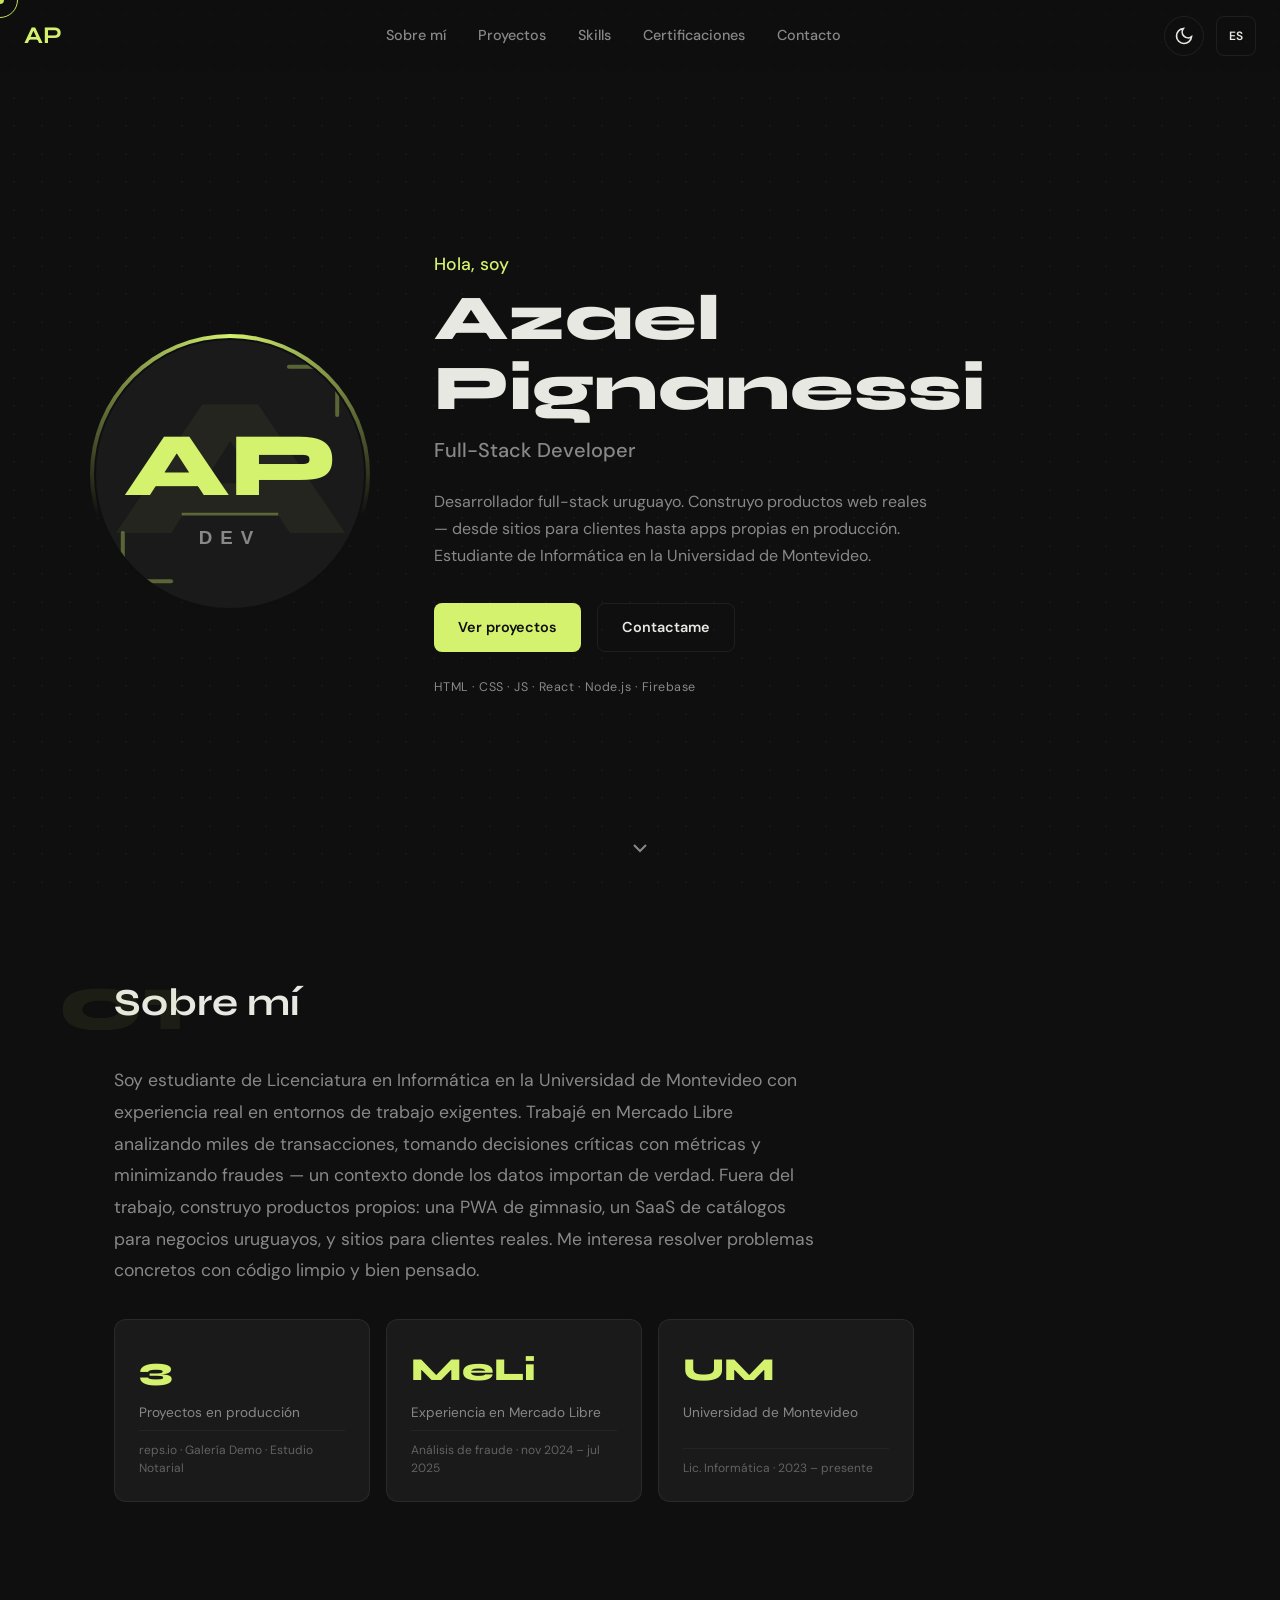
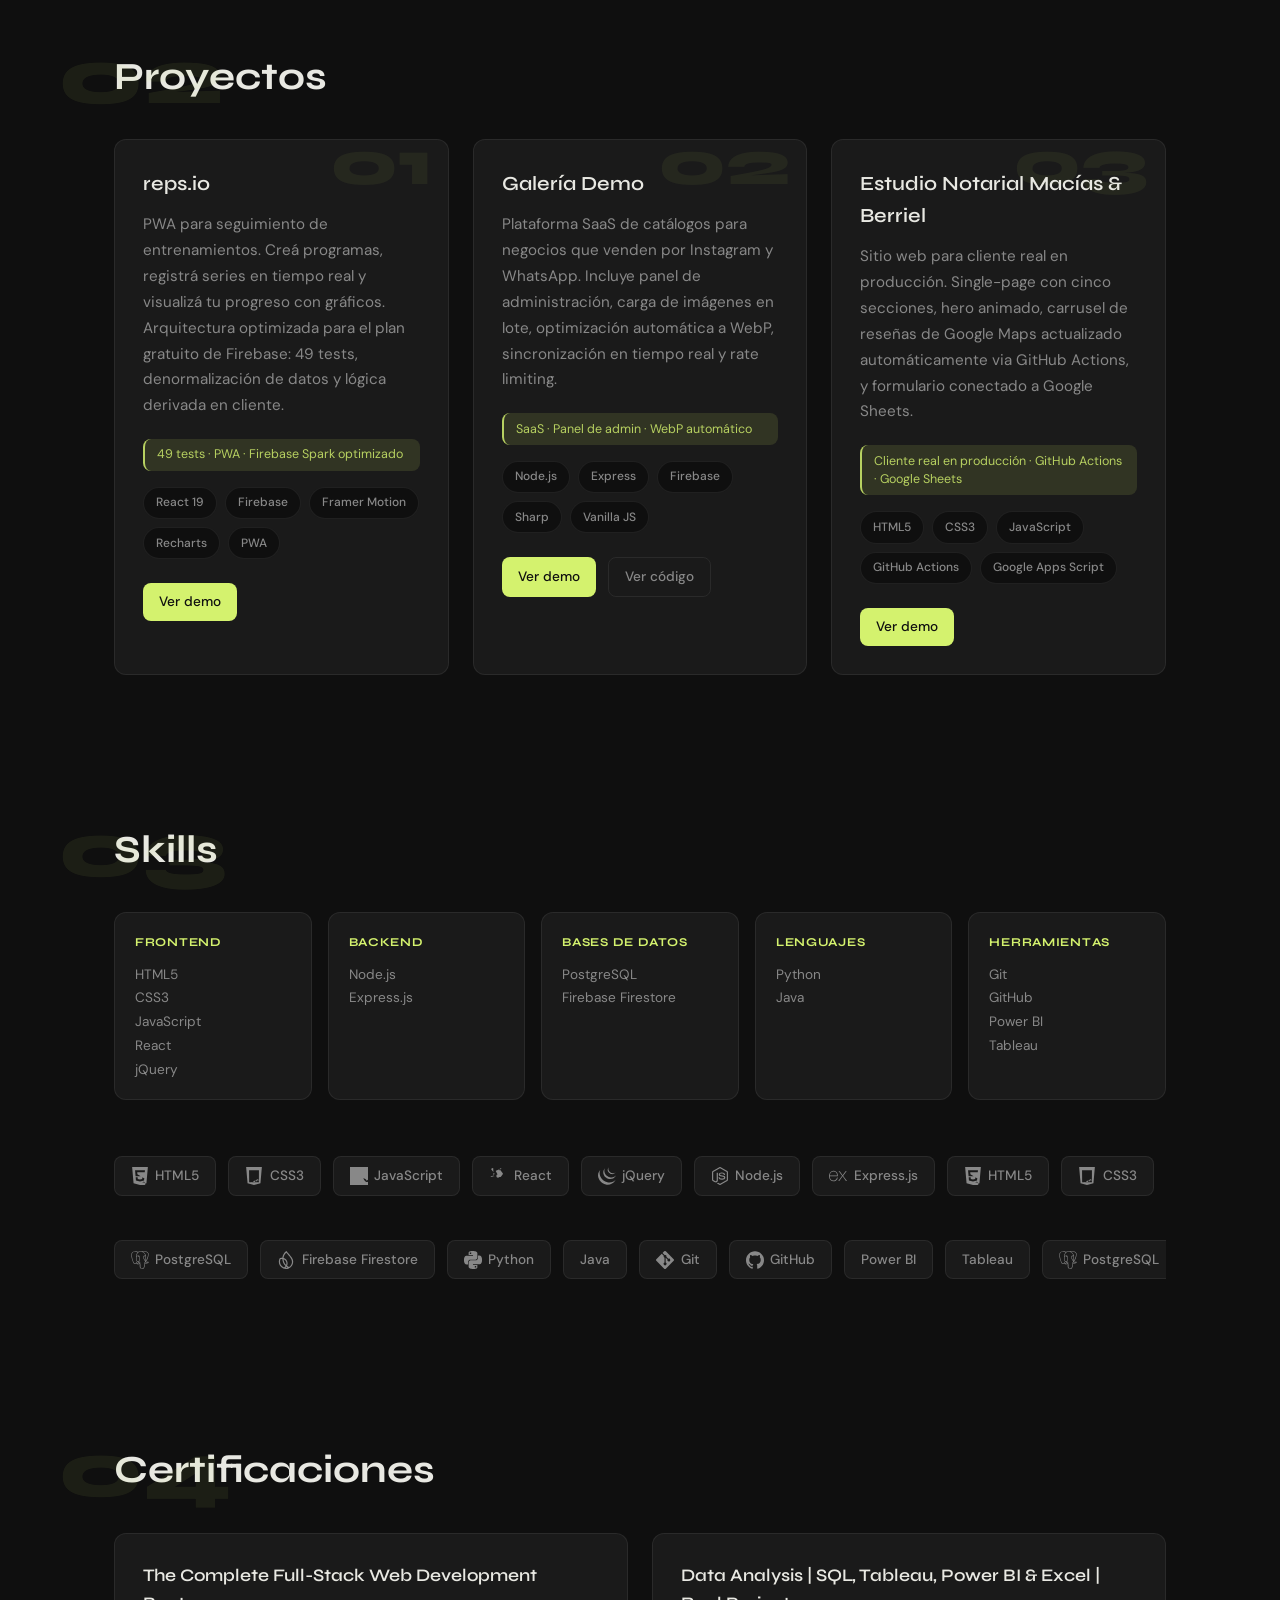
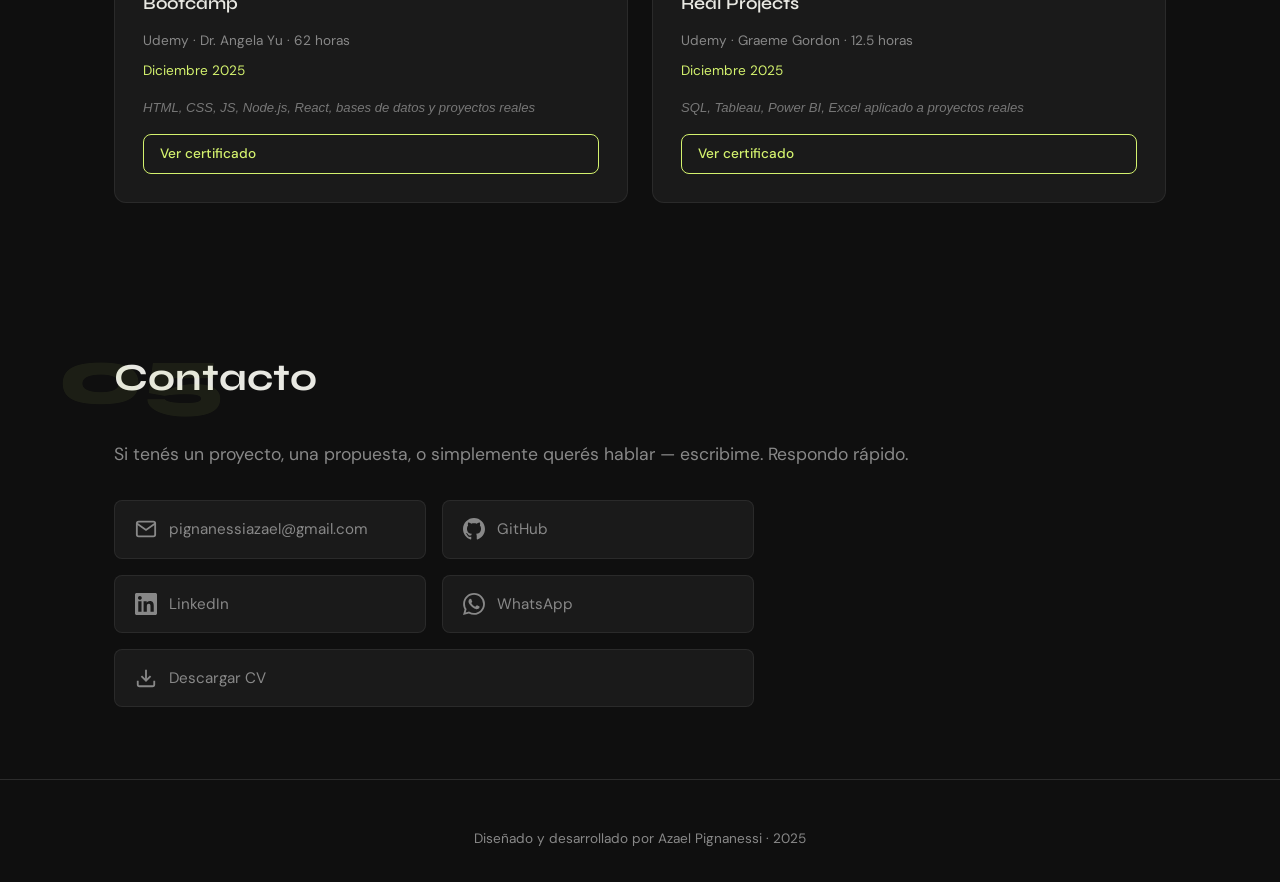
==== commit f79473ee: "Enhance portfolio content and styling: add hero stack, project highlights, and certification descrip" ====
--- a/index.html
+++ b/index.html
@@ -73,8 +73,15 @@
         <div class="hero-photo-border"></div>
         <div class="hero-photo-inner">
           <svg xmlns="http://www.w3.org/2000/svg" viewBox="0 0 100 100" width="100%" height="100%">
-            <rect x="15" y="20" width="70" height="60" rx="12" fill="var(--surface)" style="fill: var(--surface)"/>
-            <text x="50" y="60" font-family="Syne, sans-serif" font-size="28" font-weight="800" text-anchor="middle" style="fill: var(--accent)">AP</text>
+            <rect x="0" y="0" width="100" height="100" style="fill: var(--surface)"/>
+            <line x1="72" y1="10" x2="90" y2="10" stroke="var(--accent)" stroke-width="1.5" stroke-linecap="round" opacity="0.35"/>
+            <line x1="90" y1="10" x2="90" y2="28" stroke="var(--accent)" stroke-width="1.5" stroke-linecap="round" opacity="0.35"/>
+            <line x1="10" y1="72" x2="10" y2="90" stroke="var(--accent)" stroke-width="1.5" stroke-linecap="round" opacity="0.35"/>
+            <line x1="10" y1="90" x2="28" y2="90" stroke="var(--accent)" stroke-width="1.5" stroke-linecap="round" opacity="0.35"/>
+            <text x="50" y="72" font-family="Syne, sans-serif" font-size="75" font-weight="800" text-anchor="middle" style="fill: var(--accent)" opacity="0.05">A</text>
+            <text x="50" y="58" font-family="Syne, sans-serif" font-size="34" font-weight="800" text-anchor="middle" style="fill: var(--accent)">AP</text>
+            <line x1="32" y1="65" x2="68" y2="65" stroke="var(--accent)" stroke-width="1" opacity="0.35"/>
+            <text x="50" y="76" font-family="sans-serif" font-size="7" font-weight="600" text-anchor="middle" style="fill: var(--text-muted)" letter-spacing="3">DEV</text>
           </svg>
         </div>
       </div>
@@ -87,6 +94,7 @@
           <a href="#projects" class="cta cta-primary" data-i18n="hero_cta_primary">Ver proyectos</a>
           <a href="#contact" class="cta cta-secondary" data-i18n="hero_cta_secondary">Contactame</a>
         </div>
+        <p class="hero-stack" data-i18n="hero_stack">HTML · CSS · JS · React · Node.js · Firebase</p>
       </div>
     </div>
     <a href="#about" class="scroll-indicator" aria-label="Scroll down">
@@ -104,14 +112,17 @@
         <div class="stat-card" data-aos="fade-up">
           <span class="stat-number">3</span>
           <span class="stat-label" data-i18n="stat_projects">Proyectos en producción</span>
+          <span class="stat-detail" data-i18n="stat_projects_detail">reps.io · Galería Demo · Estudio Notarial</span>
         </div>
         <div class="stat-card" data-aos="fade-up" data-aos-delay="100">
           <span class="stat-number">MeLi</span>
           <span class="stat-label" data-i18n="stat_meli">Experiencia en Mercado Libre</span>
+          <span class="stat-detail" data-i18n="stat_meli_detail">Análisis de fraude · nov 2024 – jul 2025</span>
         </div>
         <div class="stat-card" data-aos="fade-up" data-aos-delay="200">
           <span class="stat-number">UM</span>
           <span class="stat-label" data-i18n="stat_uni">Universidad de Montevideo</span>
+          <span class="stat-detail" data-i18n="stat_uni_detail">Lic. Informática · 2023 – presente</span>
         </div>
       </div>
     </div>
@@ -126,6 +137,7 @@
           <span class="project-number">01</span>
           <h3 class="project-name" data-i18n="project1_name">reps.io</h3>
           <p class="project-description" data-i18n="project1_description">PWA para seguimiento de entrenamientos. Creá programas, registrá series en tiempo real y visualizá tu progreso con gráficos. Arquitectura optimizada para el plan gratuito de Firebase: 49 tests, denormalización de datos y lógica derivada en cliente.</p>
+          <p class="project-highlight" data-i18n="project1_highlight">49 tests · PWA · Firebase Spark optimizado</p>
           <div class="project-stack">
             <span class="badge">React 19</span>
             <span class="badge">Firebase</span>
@@ -142,6 +154,7 @@
           <span class="project-number">02</span>
           <h3 class="project-name" data-i18n="project2_name">Galería Demo</h3>
           <p class="project-description" data-i18n="project2_description">Plataforma SaaS de catálogos para negocios que venden por Instagram y WhatsApp. Incluye panel de administración, carga de imágenes en lote, optimización automática a WebP, sincronización en tiempo real y rate limiting.</p>
+          <p class="project-highlight" data-i18n="project2_highlight">SaaS · Panel de admin · WebP automático</p>
           <div class="project-stack">
             <span class="badge">Node.js</span>
             <span class="badge">Express</span>
@@ -159,6 +172,7 @@
           <span class="project-number">03</span>
           <h3 class="project-name" data-i18n="project3_name">Estudio Notarial Macías & Berriel</h3>
           <p class="project-description" data-i18n="project3_description">Sitio web para cliente real en producción. Single-page con cinco secciones, hero animado, carrusel de reseñas de Google Maps actualizado automáticamente via GitHub Actions, y formulario conectado a Google Sheets.</p>
+          <p class="project-highlight" data-i18n="project3_highlight">Cliente real en producción · GitHub Actions · Google Sheets</p>
           <div class="project-stack">
             <span class="badge">HTML5</span>
             <span class="badge">CSS3</span>
@@ -178,16 +192,47 @@
   <section class="section" id="skills">
     <div class="container">
       <h2 class="section-title" data-section-number="03" data-i18n="skills_title">Skills</h2>
-      <div class="skills-labels">
-        <span class="skill-category-label" data-i18n="skill_frontend">Frontend</span>
-        <span class="skill-separator">·</span>
-        <span class="skill-category-label" data-i18n="skill_backend">Backend</span>
-        <span class="skill-separator">·</span>
-        <span class="skill-category-label" data-i18n="skill_databases">Bases de datos</span>
-        <span class="skill-separator">·</span>
-        <span class="skill-category-label" data-i18n="skill_languages">Lenguajes</span>
-        <span class="skill-separator">·</span>
-        <span class="skill-category-label" data-i18n="skill_tools">Herramientas</span>
+      <div class="skills-grid" data-aos="fade-up">
+        <div class="skills-category">
+          <h4 class="skills-category-title" data-i18n="skill_frontend">Frontend</h4>
+          <ul class="skills-category-list">
+            <li>HTML5</li>
+            <li>CSS3</li>
+            <li>JavaScript</li>
+            <li>React</li>
+            <li>jQuery</li>
+          </ul>
+        </div>
+        <div class="skills-category">
+          <h4 class="skills-category-title" data-i18n="skill_backend">Backend</h4>
+          <ul class="skills-category-list">
+            <li>Node.js</li>
+            <li>Express.js</li>
+          </ul>
+        </div>
+        <div class="skills-category">
+          <h4 class="skills-category-title" data-i18n="skill_databases">Bases de datos</h4>
+          <ul class="skills-category-list">
+            <li>PostgreSQL</li>
+            <li>Firebase Firestore</li>
+          </ul>
+        </div>
+        <div class="skills-category">
+          <h4 class="skills-category-title" data-i18n="skill_languages">Lenguajes</h4>
+          <ul class="skills-category-list">
+            <li>Python</li>
+            <li>Java</li>
+          </ul>
+        </div>
+        <div class="skills-category">
+          <h4 class="skills-category-title" data-i18n="skill_tools">Herramientas</h4>
+          <ul class="skills-category-list">
+            <li>Git</li>
+            <li>GitHub</li>
+            <li>Power BI</li>
+            <li>Tableau</li>
+          </ul>
+        </div>
       </div>
       <div class="marquee-wrapper">
         <div class="marquee marquee-left">
@@ -243,7 +288,8 @@
             <span data-i18n="cert_platform">Udemy</span> · <span data-i18n="cert_instructor">Dr. Angela Yu</span> · <span data-i18n="cert1_duration">62 horas</span>
           </p>
           <p class="cert-date" data-i18n="cert1_date">Diciembre 2025</p>
-          <a href="https://www.udemy.com/certificate/UC-8ec5bb5a-2bb9-4c08-8a6a-fe7d8ccc2ec8/" target="_blank" rel="noopener noreferrer" class="btn btn-secondary" data-i18n="cert_btn_view">Ver certificado</a>
+          <p class="cert-description" data-i18n="cert1_description">HTML, CSS, JS, Node.js, React, bases de datos y proyectos reales</p>
+          <a href="https://www.udemy.com/certificate/UC-8ec5bb5a-2bb9-4c08-8a6a-fe7d8ccc2ec8/" target="_blank" rel="noopener noreferrer" class="btn btn-cert" data-i18n="cert_btn_view">Ver certificado</a>
         </article>
 
         <article class="project-card cert-card" data-aos="fade-up" data-aos-delay="100">
@@ -252,7 +298,8 @@
             <span data-i18n="cert_platform">Udemy</span> · <span data-i18n="cert2_instructor">Graeme Gordon</span> · <span data-i18n="cert2_duration">12.5 horas</span>
           </p>
           <p class="cert-date" data-i18n="cert2_date">Diciembre 2025</p>
-          <a href="https://www.udemy.com/certificate/UC-a3e23f19-be53-4662-9fd2-1890442a780c/" target="_blank" rel="noopener noreferrer" class="btn btn-secondary" data-i18n="cert_btn_view">Ver certificado</a>
+          <p class="cert-description" data-i18n="cert2_description">SQL, Tableau, Power BI, Excel aplicado a proyectos reales</p>
+          <a href="https://www.udemy.com/certificate/UC-a3e23f19-be53-4662-9fd2-1890442a780c/" target="_blank" rel="noopener noreferrer" class="btn btn-cert" data-i18n="cert_btn_view">Ver certificado</a>
         </article>
 
       </div>
--- a/css/styles.css
+++ b/css/styles.css
@@ -330,7 +330,7 @@
 
 .hero-text { display: flex; flex-direction: column; gap: 0.1rem; }
 
-.hero-greeting, .hero-name, .hero-role, .hero-description, .hero-ctas {
+.hero-greeting, .hero-name, .hero-role, .hero-description, .hero-ctas, .hero-stack {
   opacity: 0;
 }
 
@@ -357,6 +357,11 @@
 .hero-ctas {
   animation: heroItemReveal 0.6s ease forwards;
   animation-delay: 0.9s;
+}
+
+.hero-stack {
+  animation: heroItemReveal 0.6s ease forwards;
+  animation-delay: 1.1s;
 }
 
 @keyframes heroItemReveal {
@@ -450,7 +455,7 @@
 .section {
   position: relative;
   z-index: 1;
-  padding: 5rem 1.5rem;
+  padding: 4.5rem 1.5rem;
 }
 
 .section-title {
@@ -489,7 +494,8 @@
   display: grid;
   grid-template-columns: repeat(3, 1fr);
   gap: 1rem;
-  max-width: 700px;
+  max-width: 800px;
+  align-items: stretch;
 }
 
 .stat-card {
@@ -552,14 +558,14 @@
   font-size: 4rem;
   font-weight: 800;
   color: var(--accent);
-  opacity: 0.1;
+  opacity: 0.06;
   line-height: 1;
   pointer-events: none;
   transition: opacity var(--transition);
 }
 
 .project-card:hover .project-number {
-  opacity: 0.2;
+  opacity: 0.12;
 }
 
 .project-name {
@@ -810,6 +816,123 @@
 button:focus-visible {
   outline: 2px solid var(--accent);
   outline-offset: 2px;
+}
+
+/* Hero stack */
+.hero-stack {
+  font-size: 0.78rem;
+  color: var(--text-muted);
+  margin-top: 1.5rem;
+  letter-spacing: 0.04em;
+}
+
+/* Stat detail line */
+.stat-detail {
+  font-size: 0.75rem;
+  color: var(--text-muted);
+  opacity: 0.65;
+  line-height: 1.5;
+  margin-top: auto;
+  padding-top: 0.6rem;
+  border-top: 1px solid var(--border);
+}
+
+/* Project highlight */
+.project-highlight {
+  font-size: 0.78rem;
+  color: var(--accent);
+  opacity: 0.85;
+  margin-bottom: 1rem;
+  padding: 0.4rem 0.75rem;
+  background: var(--accent-glow);
+  border-radius: var(--radius-sm);
+  border-left: 2px solid var(--accent);
+  line-height: 1.5;
+  position: relative;
+  z-index: 1;
+}
+
+/* Skills static grid */
+.skills-grid {
+  display: grid;
+  grid-template-columns: repeat(5, 1fr);
+  gap: 1rem;
+  margin-bottom: 2.5rem;
+}
+
+.skills-category {
+  background-color: var(--surface);
+  border: 1px solid var(--border);
+  border-radius: var(--radius);
+  padding: 1.25rem;
+  transition: border-color var(--transition);
+}
+
+.skills-category:hover {
+  border-color: var(--accent);
+}
+
+.skills-category-title {
+  font-family: var(--font-display);
+  font-size: 0.75rem;
+  font-weight: 700;
+  color: var(--accent);
+  text-transform: uppercase;
+  letter-spacing: 0.06em;
+  margin-bottom: 0.75rem;
+}
+
+.skills-category-list {
+  list-style: none;
+  display: flex;
+  flex-direction: column;
+  gap: 0.3rem;
+}
+
+.skills-category-list li {
+  font-size: 0.85rem;
+  color: var(--text-muted);
+  line-height: 1.4;
+}
+
+/* Cert description */
+.cert-description {
+  font-size: 0.82rem;
+  color: var(--text-muted);
+  line-height: 1.55;
+  margin-bottom: 1rem;
+  font-style: italic;
+  opacity: 0.85;
+}
+
+/* Cert button — más prominente */
+.btn-cert {
+  display: inline-flex;
+  align-items: center;
+  padding: 0.5rem 1rem;
+  border-radius: var(--radius-sm);
+  font-size: 0.85rem;
+  font-weight: 500;
+  transition: var(--transition);
+  border: 1px solid var(--accent);
+  color: var(--accent);
+  cursor: none;
+}
+
+.btn-cert:hover {
+  background-color: var(--accent);
+  color: var(--accent-fg);
+  box-shadow: 0 4px 16px var(--accent-glow-btn);
+}
+
+/* Contact hover enhancement */
+.contact-card:hover {
+  background-color: var(--accent-glow);
+}
+
+/* Contact grid — slightly wider */
+.contact-grid {
+  max-width: 640px;
 }
 
 @media (prefers-reduced-motion: reduce) {
@@ -823,6 +946,12 @@
   .hero-photo-border { animation: none; }
   .scroll-indicator { animation: none; }
   .marquee-track { animation-play-state: paused !important; }
+}
+
+@media (max-width: 1024px) and (min-width: 769px) {
+  .skills-grid {
+    grid-template-columns: repeat(3, 1fr);
+  }
 }
 
 @media (max-width: 768px) {
@@ -883,4 +1012,11 @@
 
   .contact-grid { grid-template-columns: 1fr; }
   .contact-card--full { grid-column: auto; }
-}
+
+  .skills-grid {
+    grid-template-columns: repeat(2, 1fr);
+    gap: 0.75rem;
+  }
+
+  .hero-stack { text-align: center; }
+}
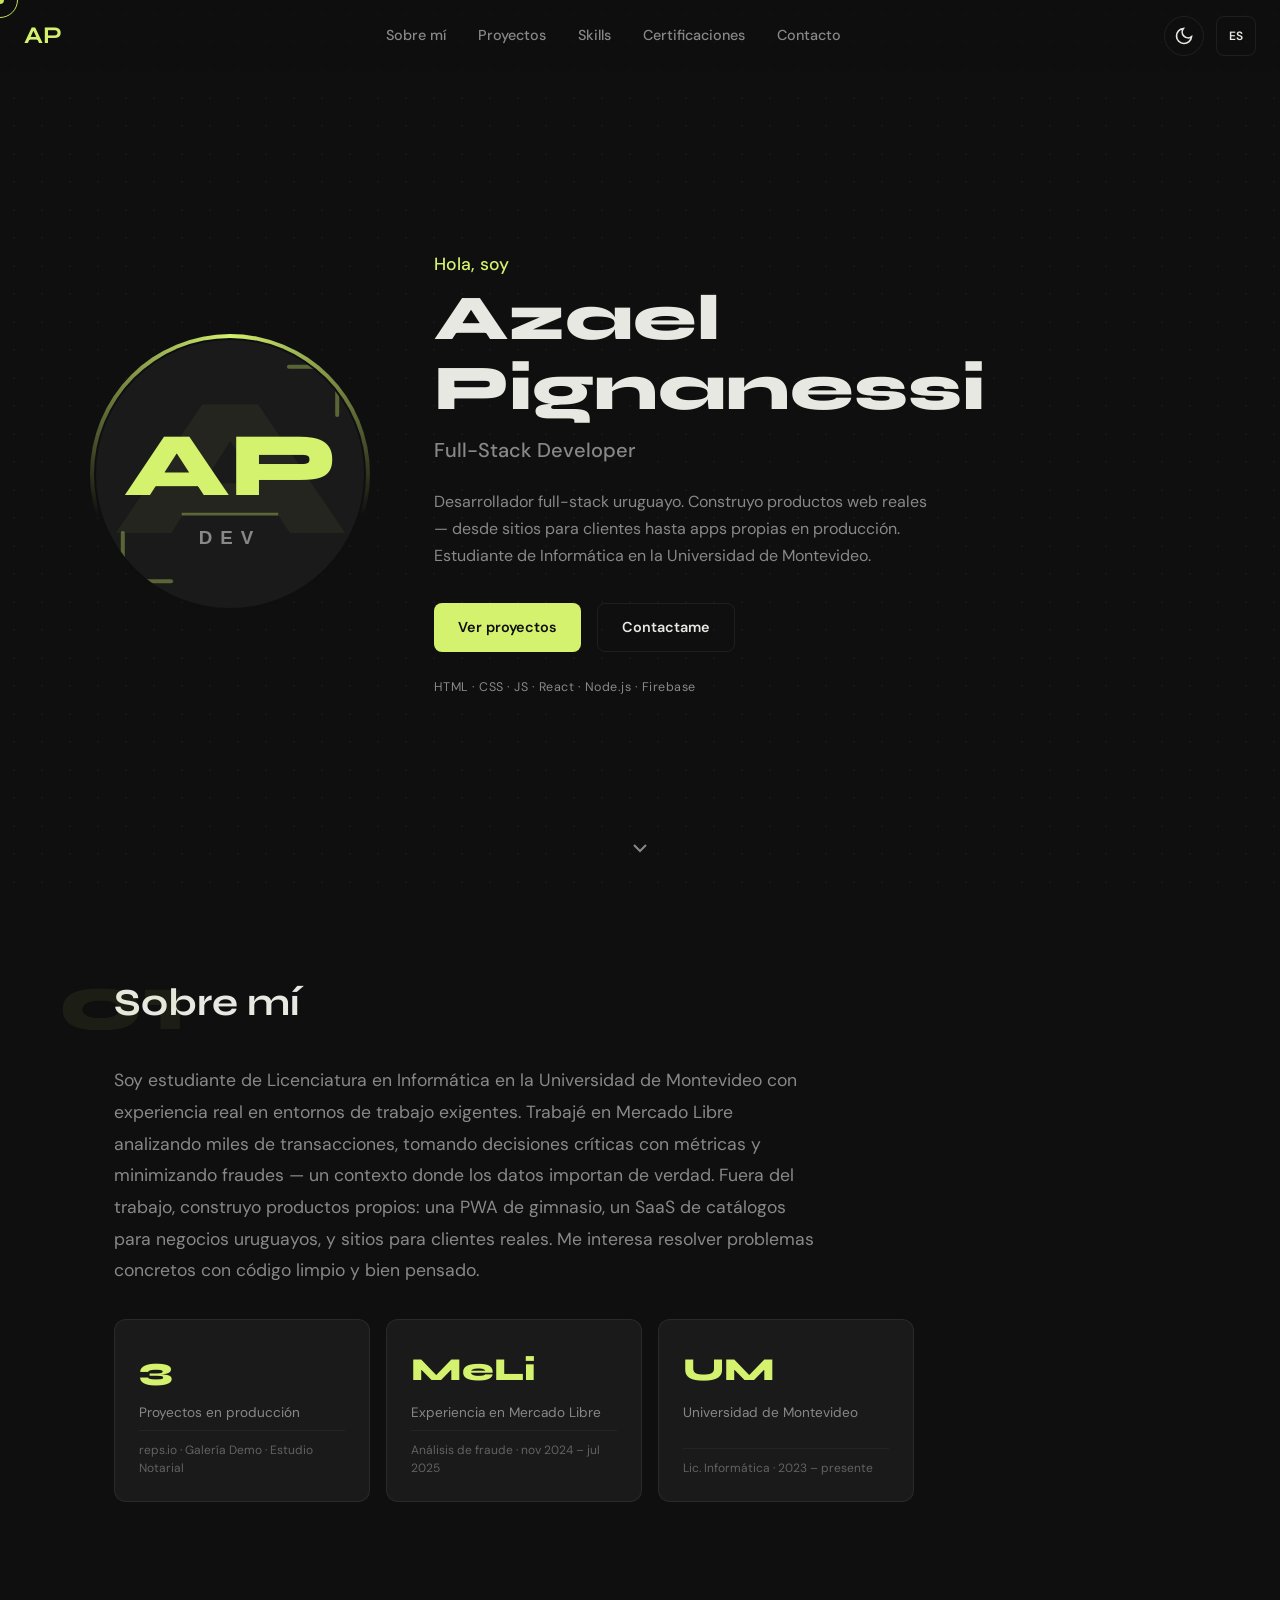
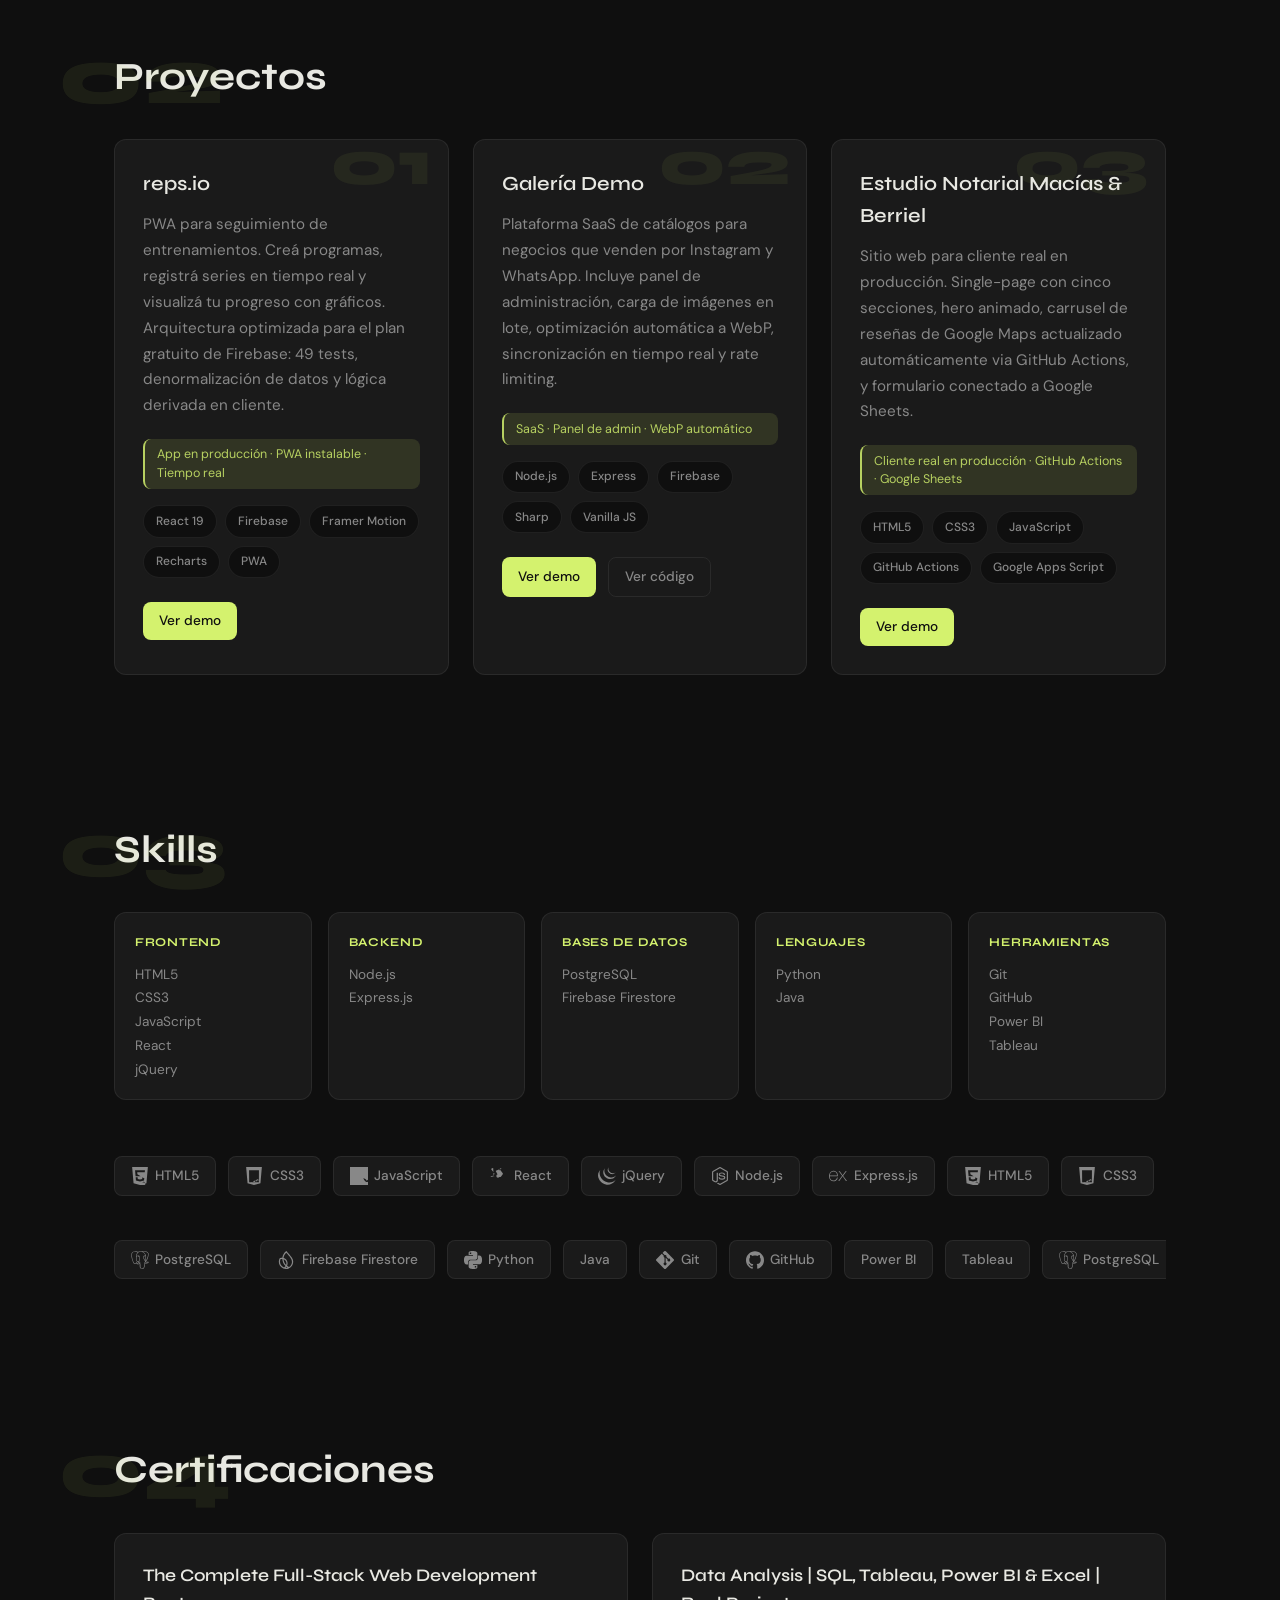
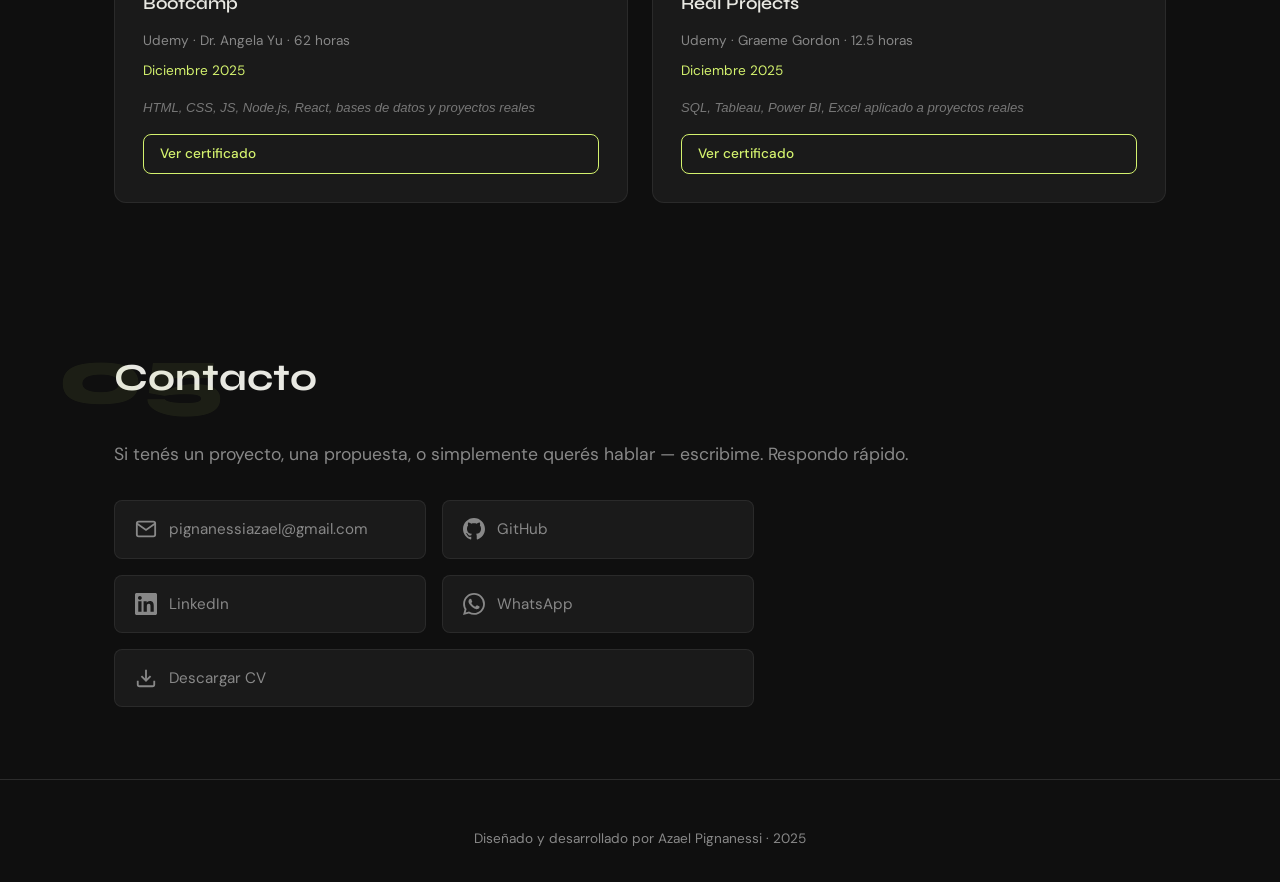
==== commit 65725768: "Update project highlight descriptions for clarity and consistency in translations" ====
--- a/index.html
+++ b/index.html
@@ -137,7 +137,7 @@
           <span class="project-number">01</span>
           <h3 class="project-name" data-i18n="project1_name">reps.io</h3>
           <p class="project-description" data-i18n="project1_description">PWA para seguimiento de entrenamientos. Creá programas, registrá series en tiempo real y visualizá tu progreso con gráficos. Arquitectura optimizada para el plan gratuito de Firebase: 49 tests, denormalización de datos y lógica derivada en cliente.</p>
-          <p class="project-highlight" data-i18n="project1_highlight">49 tests · PWA · Firebase Spark optimizado</p>
+          <p class="project-highlight" data-i18n="project1_highlight">App en producción · PWA instalable · Tiempo real</p>
           <div class="project-stack">
             <span class="badge">React 19</span>
             <span class="badge">Firebase</span>
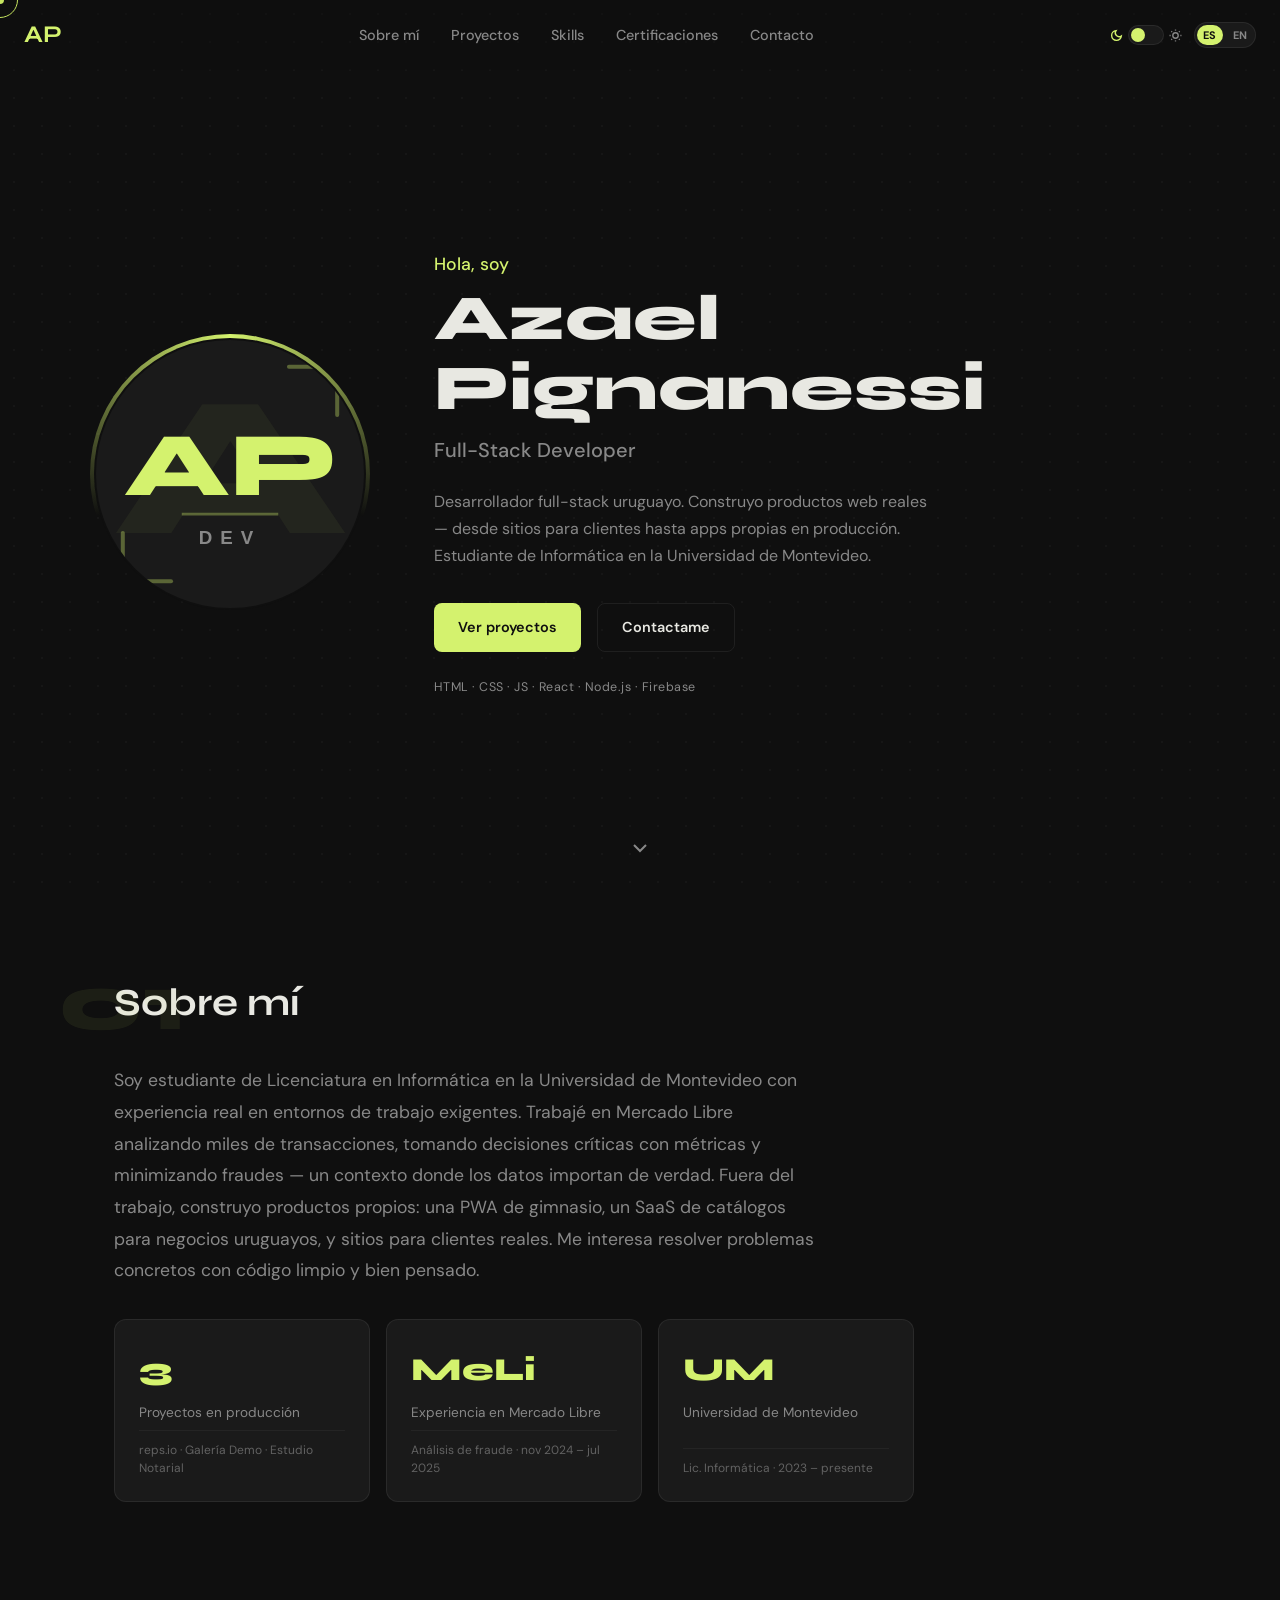
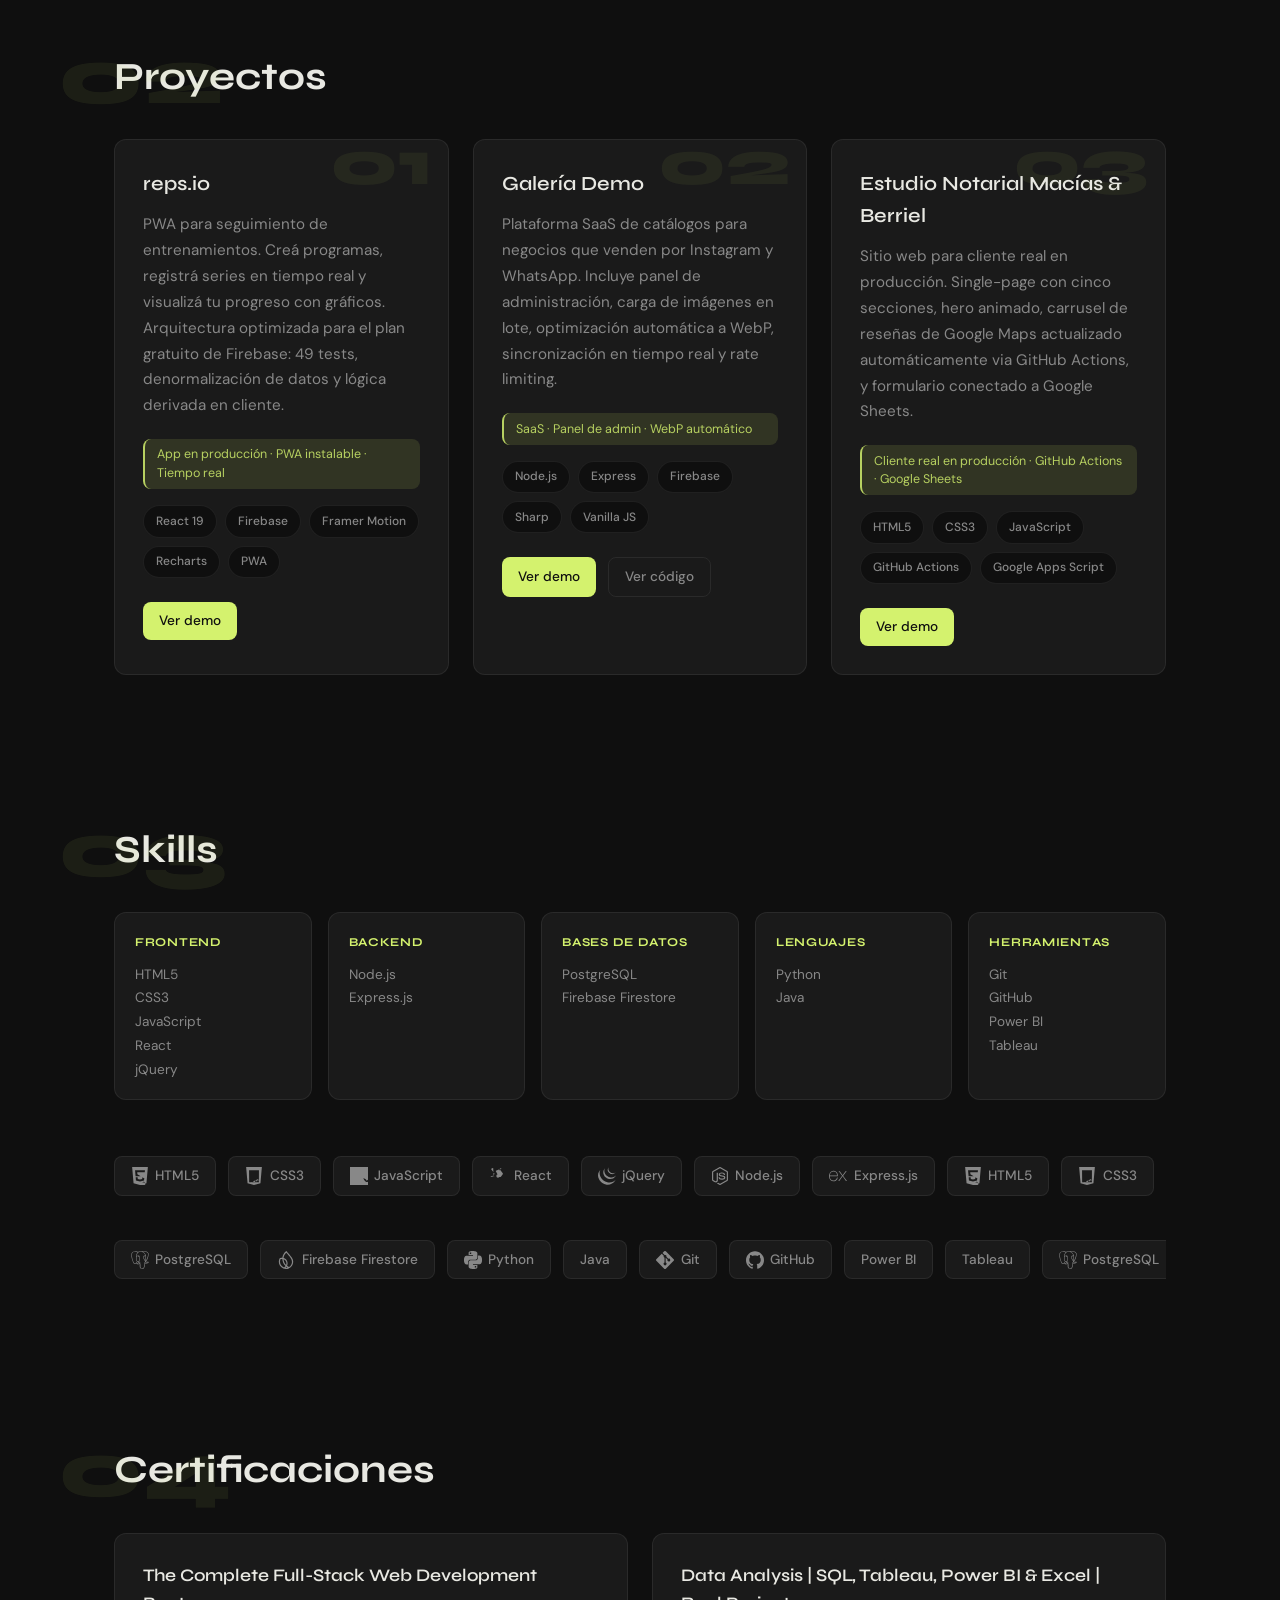
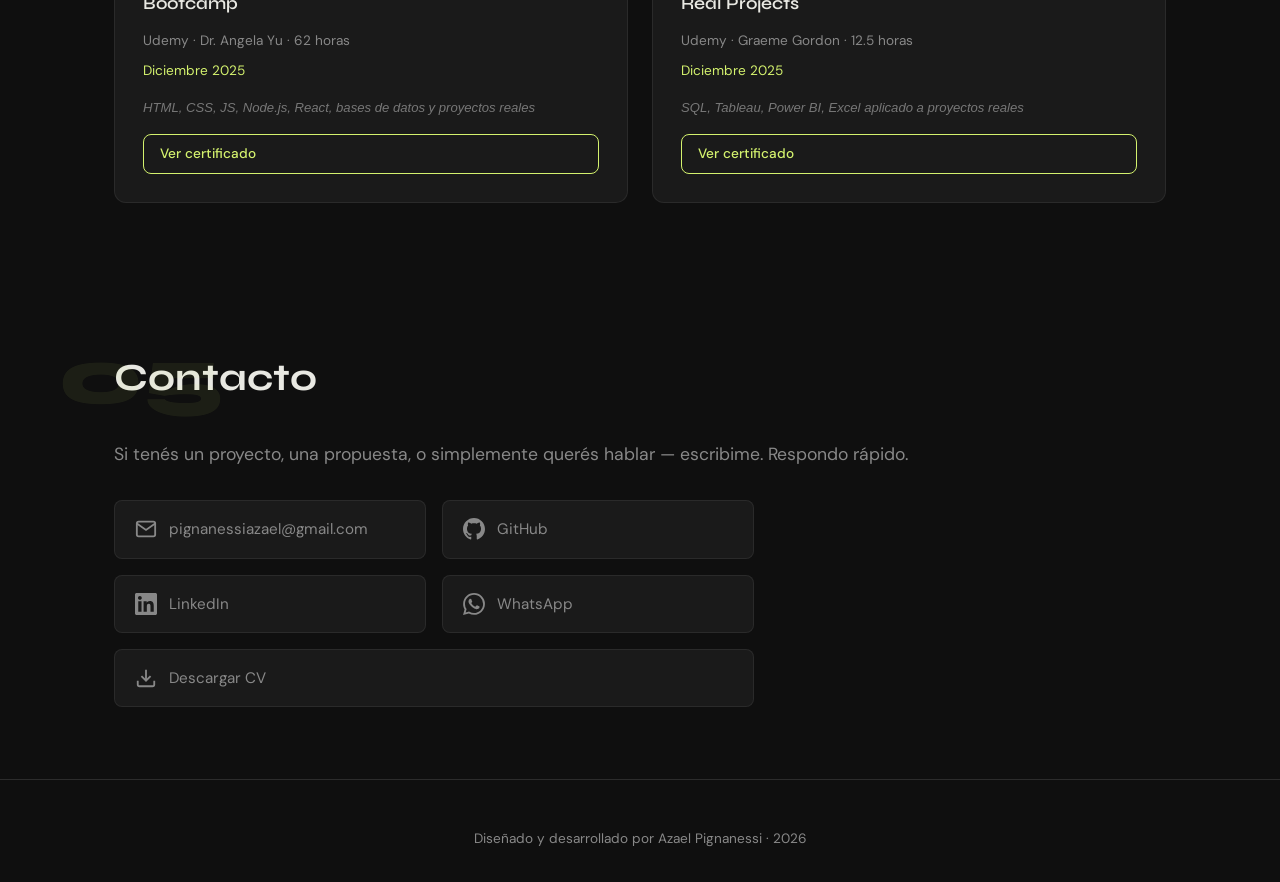
==== commit 58da786a: "Refactor theme and language switch components; update footer year to 2026" ====
--- a/index.html
+++ b/index.html
@@ -46,20 +46,28 @@
       <a href="#contact" class="nav-link" data-i18n="nav_contact">Contacto</a>
     </div>
     <div class="navbar-toggles">
-      <button class="toggle-btn" id="themeToggle" aria-label="Toggle theme">
-        <svg class="icon-sun" width="20" height="20" viewBox="0 0 24 24" fill="none" stroke="currentColor" stroke-width="2">
+      <button class="theme-switch" id="themeToggle" aria-label="Toggle theme">
+        <svg class="switch-icon switch-icon--moon" width="13" height="13" viewBox="0 0 24 24" fill="none" stroke="currentColor" stroke-width="2.5">
+          <path d="M21 12.79A9 9 0 1 1 11.21 3 7 7 0 0 0 21 12.79z"/>
+        </svg>
+        <span class="switch-track">
+          <span class="switch-thumb"></span>
+        </span>
+        <svg class="switch-icon switch-icon--sun" width="13" height="13" viewBox="0 0 24 24" fill="none" stroke="currentColor" stroke-width="2.5">
           <circle cx="12" cy="12" r="5"/>
           <line x1="12" y1="1" x2="12" y2="3"/><line x1="12" y1="21" x2="12" y2="23"/>
           <line x1="4.22" y1="4.22" x2="5.64" y2="5.64"/><line x1="18.36" y1="18.36" x2="19.78" y2="19.78"/>
           <line x1="1" y1="12" x2="3" y2="12"/><line x1="21" y1="12" x2="23" y2="12"/>
           <line x1="4.22" y1="19.78" x2="5.64" y2="18.36"/><line x1="18.36" y1="5.64" x2="19.78" y2="4.22"/>
         </svg>
-        <svg class="icon-moon" width="20" height="20" viewBox="0 0 24 24" fill="none" stroke="currentColor" stroke-width="2">
-          <path d="M21 12.79A9 9 0 1 1 11.21 3 7 7 0 0 0 21 12.79z"/>
-        </svg>
       </button>
-      <button class="toggle-btn lang-toggle" id="langToggle">
-        <span id="langLabel">ES</span>
+      <button class="lang-switch" id="langToggle" aria-label="Toggle language">
+        <span class="lang-switch-track">
+          <span class="lang-switch-thumb"></span>
+          <span class="lang-opt lang-opt--es">ES</span>
+          <span class="lang-opt lang-opt--en">EN</span>
+        </span>
+        <span id="langLabel" style="display:none">ES</span>
       </button>
       <button class="hamburger" id="hamburger" aria-label="Menu">
         <span></span><span></span><span></span>
--- a/css/styles.css
+++ b/css/styles.css
@@ -204,55 +204,108 @@
   gap: 0.75rem;
 }
 
-.toggle-btn {
+/* ── Theme switch ── */
+.theme-switch {
+  display: flex;
+  align-items: center;
+  gap: 5px;
   background: none;
+  border: none;
+  padding: 0;
+  cursor: none;
+}
+
+.switch-icon {
+  flex-shrink: 0;
+  transition: color 0.25s;
+}
+
+.switch-icon--moon { color: var(--text-muted); }
+:root[data-theme="dark"] .switch-icon--moon { color: var(--accent); }
+
+.switch-icon--sun { color: var(--text-muted); }
+:root[data-theme="light"] .switch-icon--sun { color: var(--accent); }
+
+.switch-track {
+  position: relative;
+  display: block;
+  width: 36px;
+  height: 20px;
+  background: var(--surface);
   border: 1px solid var(--border);
+  border-radius: 10px;
+  flex-shrink: 0;
+  transition: border-color 0.25s;
+}
+
+.theme-switch:hover .switch-track { border-color: var(--accent); }
+
+.switch-thumb {
+  position: absolute;
+  top: 2px;
+  left: 2px;
+  width: 14px;
+  height: 14px;
   border-radius: 50%;
-  width: 40px;
-  height: 40px;
-  display: flex;
-  align-items: center;
-  justify-content: center;
+  background: var(--accent);
+  transition: transform 0.25s ease;
+}
+
+:root[data-theme="light"] .switch-thumb { transform: translateX(16px); }
+
+/* ── Lang switch ── */
+.lang-switch {
+  background: none;
+  border: none;
+  padding: 0;
   cursor: none;
-  color: var(--text);
-  transition: border-color 0.25s, color 0.25s, transform 0.25s, background-color 0.25s;
-}
-
-.toggle-btn:hover {
-  border-color: var(--accent);
-  color: var(--accent);
-  transform: scale(1.1);
-}
-
-.toggle-btn:active { transform: scale(0.95); }
-
-.icon-sun, .icon-moon {
-  display: none;
-  transition: opacity 0.3s, transform 0.3s;
-}
-
-:root[data-theme="dark"] .icon-moon { display: block; animation: iconFade 0.3s ease; }
-:root[data-theme="light"] .icon-sun { display: block; animation: iconFade 0.3s ease; }
-
-@keyframes iconFade {
-  from { opacity: 0; transform: rotate(-90deg) scale(0.5); }
-  to { opacity: 1; transform: rotate(0) scale(1); }
-}
-
-.lang-toggle {
+}
+
+.lang-switch-track {
+  position: relative;
+  display: flex;
+  align-items: center;
+  width: 62px;
+  height: 26px;
+  background: var(--surface);
+  border: 1px solid var(--border);
+  border-radius: 13px;
+  overflow: hidden;
+  transition: border-color 0.25s;
+}
+
+.lang-switch:hover .lang-switch-track { border-color: var(--accent); }
+
+.lang-switch-thumb {
+  position: absolute;
+  top: 2px;
+  left: 2px;
+  width: calc(50% - 4px);
+  height: calc(100% - 4px);
+  background: var(--accent);
+  border-radius: 10px;
+  transition: transform 0.25s ease;
+  z-index: 0;
+}
+
+html[lang="en"] .lang-switch-thumb { transform: translateX(calc(100% + 4px)); }
+
+.lang-opt {
+  position: relative;
+  z-index: 1;
+  flex: 1;
+  text-align: center;
   font-family: var(--font-body);
-  font-size: 0.75rem;
-  font-weight: 600;
-  width: 40px;
-  border-radius: var(--radius-sm);
-  transition: background-color var(--transition), color var(--transition);
-  cursor: none;
-}
-
-.lang-toggle:hover {
-  background-color: var(--accent);
-  color: var(--accent-fg);
-}
+  font-size: 0.68rem;
+  font-weight: 700;
+  color: var(--text-muted);
+  transition: color 0.25s;
+  pointer-events: none;
+  letter-spacing: 0.03em;
+}
+
+html[lang="es"] .lang-opt--es { color: var(--accent-fg); }
+html[lang="en"] .lang-opt--en { color: var(--accent-fg); }
 
 .hamburger {
   display: none;
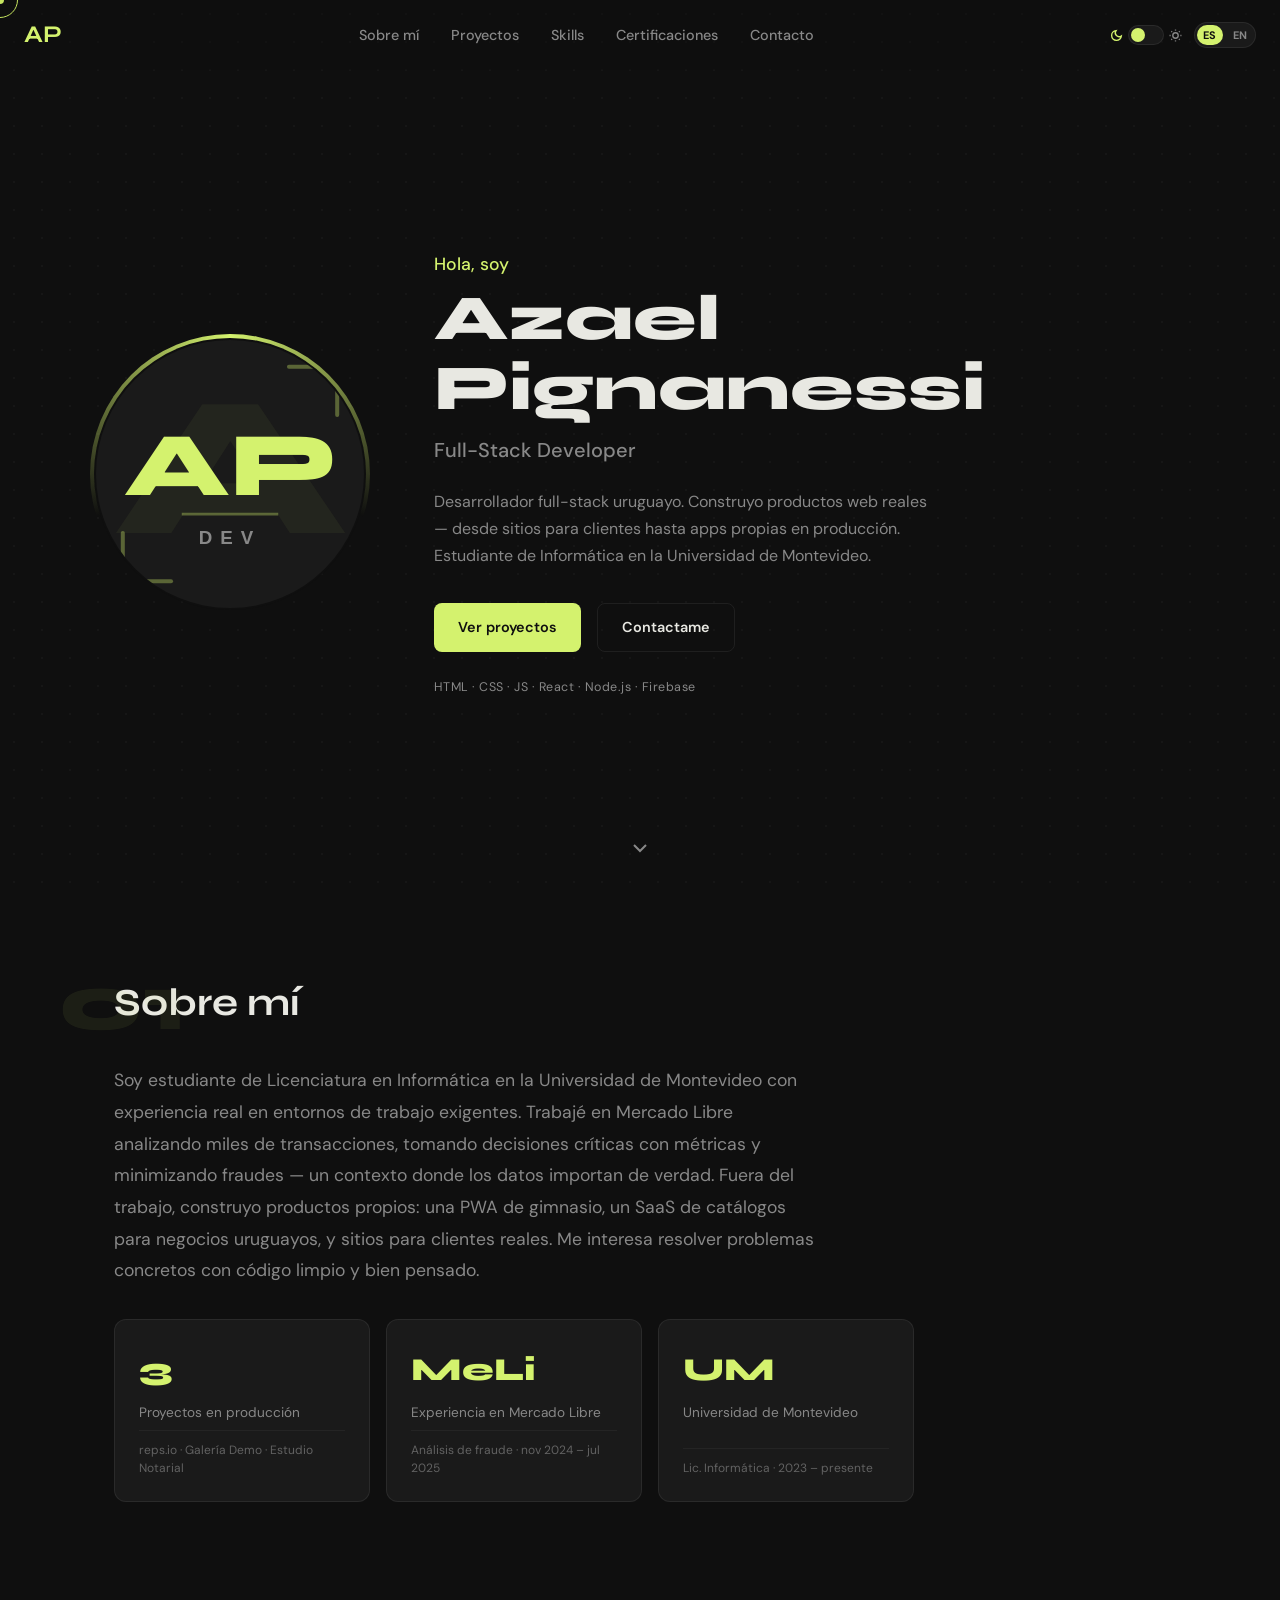
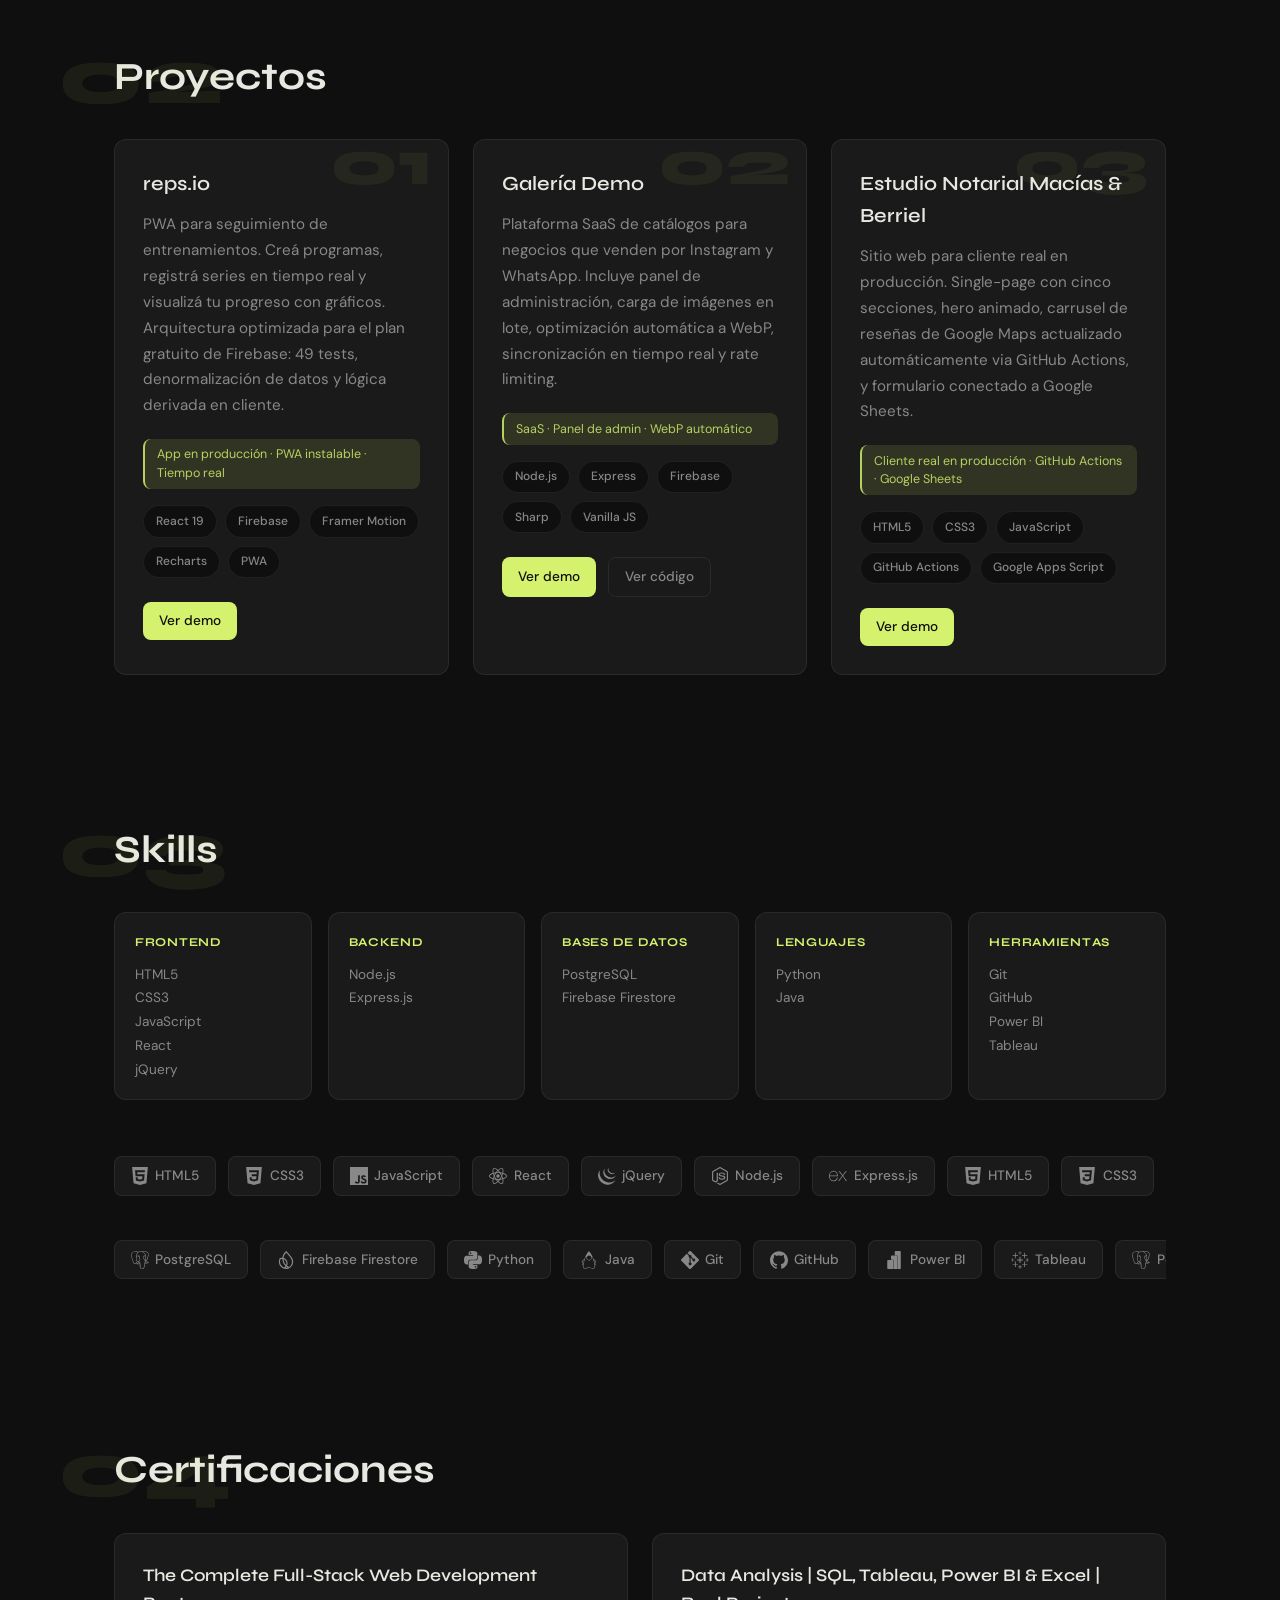
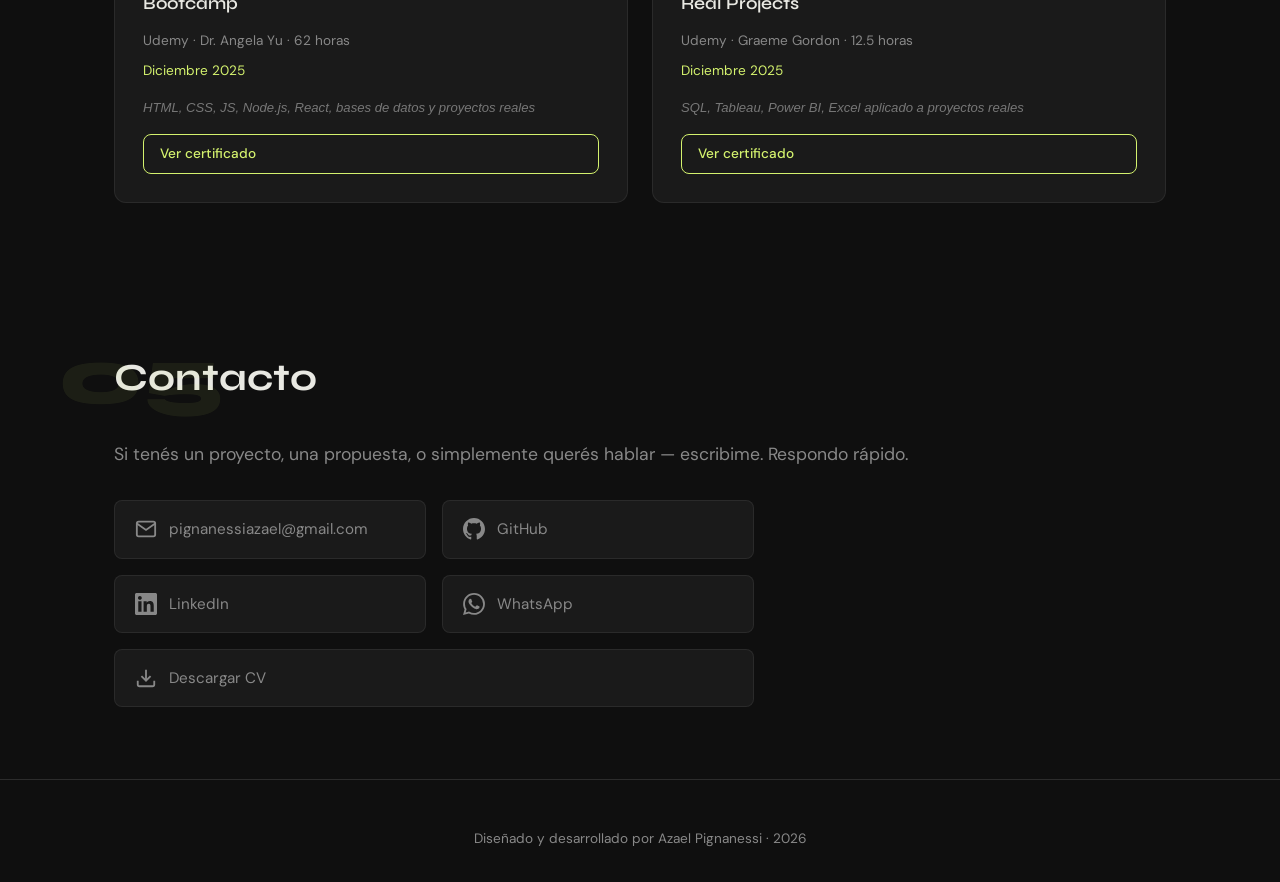
==== commit 3415b25e: "fix: replace broken SVG paths in skills marquee and add missing icons Use official Simple Icons path" ====
--- a/index.html
+++ b/index.html
@@ -245,17 +245,17 @@
       <div class="marquee-wrapper">
         <div class="marquee marquee-left">
           <div class="marquee-track">
-            <span class="skill-item"><svg viewBox="0 0 24 24" width="20" height="20" fill="currentColor"><path d="M1.5 0h21l-1.91 21.563L11.977 24l-8.564-2.438L1.5 0zm7.031 9.75l-.232-2.718 10.059.003.23-2.622L5.412 4.41l.698 8.01h9.126l-.326 3.426-2.91.804-2.955-.81-.188-2.11H6.248l.33 4.171L12 19.351l5.379-1.443.722-8.853.232 2.717.049.003-.191 2.116 2.863 1.048-.03 1.417-2.625-.686zm4.036 9.915h1.778l1.32 1.499 1.27-.744v1.002l-.014.001 1.201.696-.001.001 1.344.518.03.018-1.42 1.617-2.065.6-2.148-2.428-.001-.003 1.871-2.297 1.344.71.028.016 2.11-.612-.032-.018-2.402-.655-3.018 1.012-2.466-1.943z"/></svg>HTML5</span>
-            <span class="skill-item"><svg viewBox="0 0 24 24" width="20" height="20" fill="currentColor"><path d="M1.5 0h21l-1.91 21.563L11.977 24l-8.565-2.438L1.5 0zm17.09 4.413L5.41 4.41l.13 15.88 12.95.004.02-.02zM8.77 19.989l1.215.707-.007 1.201-1.203.003L8.77 19.989zm1.868-.78l1.203-.804.155 1.19-1.21.007-.008-.002-.16-.591zm1.974-1.132l.965.577-.011 1.201-.96.004-.013-.003-.02-.002-.965-.577zm2.142-.765l1.214.575-.013 1.186-1.207.021-.013-.003-.015-.001-.966-.778zm2.019-.901l1.27.478-.024 1.191-1.257.03-.013-.004-.008.002-1.257-.397.021-1.193-.008-.007 1.278-.3z"/></svg>CSS3</span>
-            <span class="skill-item"><svg viewBox="0 0 24 24" width="20" height="20" fill="currentColor"><path d="M0 0h24v24H0V0zm22.034 18.276c-.175-1.095-.888-2.015-3.003-2.873-.736-.345-1.554-.585-1.797-1.14-.691-1.244-1.387-2.28-1.717-2.42-.33-.135-.63-.27-.93-.345-.855-.195-1.74.33-2.592 1.08a4.448 4.448 0 0 0-.705 1.095c-.375.705-.39 1.47-.27 1.95.27.975.375 1.32.18 1.92-.39 1.17-.705 2.265-.72 2.895-.015.63-.045 1.065-.27 1.41-.225.345-.69.69-1.005.885-.69.405-1.845.555-2.04.555-.135 0-.285 0-.51-.075-.255-.075-.63-.27-1.08-.81-.405-.465-.675-1.11-.75-1.68-.105-.795-.15-1.62-.015-2.115-.375-.48-.555-.9-.585-1.08-.045-.27-.045-.615.18-.93.3-.39.405-.51.69-.51s.555.12.69.285c.12.12.18.405.18 1.14 0 .51.135.9.465 1.5.135.255.315.48.57.66.24.18.39.255.57.27.225.015.39-.03.51-.075.165-.06.255-.135.36-.195l.375-.405c.24-.24.405-.39.555-.48.345-.21.705-.315 1.08-.3.225.015.48.105.675.255.195.165.36.405.48.735.135.39.165.825.09 1.245-.09.54-.225.975-.465 1.38-.72 1.245-2.04 1.83-3.18 2.175-2.67.81-5.52.87-7.83.045-1.995-.72-3.12-2.13-3.12-4.005 0-1.215.36-2.25 1.125-2.985.645-.63 1.605-1.005 2.64-1.005.615 0 1.23.105 1.77.33a5.1 1.6 0 0 0 1.62.195c.78-.195 1.365-.645 1.695-1.35 1.08-2.19.9-4.74-.555-8.19-7.71 4.44-6.66-3.45-6.66-3.45-3.87 3.18-4.32-.45-4.32-.45L14.79 4.365c1.32 8.91 4.425 14.7 7.035 15.645.75.27 1.95-.06 3.12-.945 1.635-1.246 3.285-3.36 4.125-4.575.405-.585.57-1.08.615-1.275-.165.225-.285.45-.39.57z"/></svg>JavaScript</span>
-            <span class="skill-item"><svg viewBox="0 0 24 24" width="20" height="20" fill="currentColor"><path d="M14.23 12.004a2.236 2.236 0 0 1-2.235 2.236 2.236 2.236 0 0 1-2.236-2.236 2.236 2.236 0 0 1 2.235-2.236 2.236 2.236 0 0 1 2.236 2.236zm2.648-10.690c-1.116 0-2.11.573-2.776 1.404l-.012.015q.075.09.153.177l4.11 5.52c.27.36.274.845-.004 1.207l-2.477 3.248c-.284.375-.718.595-1.176.594-1.116-.002-1.707-.577-1.89-.922l-3.836-7.072c-.135-.232-.01-.523.282-.645l3.025-1.284c.41-.173.859.04 1.017.482.08.225.098.468.06.707l-.666.566zm-11.302-.002c-1.116 0-2.11.573-2.776 1.404l-.012.016q.075.09.153.177l4.11 5.52c.27.36.274.845-.004 1.207l-2.477 3.248c-.284.375-.718.595-1.176.594-1.116-.002-1.707-.577-1.89-.922L2.45 13.325c-.135-.232-.01-.523.282-.644l3.025-1.284c.41-.173.859.04 1.017.482.08.225.098.468.06.707l-.666.565z"/></svg>React</span>
+            <span class="skill-item"><svg viewBox="0 0 24 24" width="20" height="20" fill="currentColor"><path d="M1.5 0h21l-1.91 21.563L11.977 24l-8.564-2.438L1.5 0zm7.031 9.75l-.232-2.718 10.059.003.23-2.622L5.412 4.41l.698 8.01h9.126l-.326 3.426-2.91.804-2.955-.81-.188-2.11H6.248l.33 4.171L12 19.351l5.379-1.443.744-8.157H8.531z"/></svg>HTML5</span>
+            <span class="skill-item"><svg viewBox="0 0 24 24" width="20" height="20" fill="currentColor"><path d="M1.5 0h21l-1.91 21.563L11.977 24l-8.565-2.438L1.5 0zm17.09 4.413L5.41 4.41l.213 2.622 10.125.002-.255 2.716h-6.64l.24 2.573h6.182l-.366 3.523-2.91.804-2.956-.81-.188-2.11h-2.61l.29 3.855L12 19.288l5.373-1.53L18.59 4.414z"/></svg>CSS3</span>
+            <span class="skill-item"><svg viewBox="0 0 24 24" width="20" height="20" fill="currentColor"><path d="M0 0h24v24H0V0zm22.034 18.276c-.175-1.095-.888-2.015-3.003-2.873-.736-.345-1.554-.585-1.797-1.14-.091-.33-.105-.51-.046-.705.15-.646.915-.84 1.515-.66.39.12.75.42.976.9 1.034-.676 1.034-.676 1.755-1.125-.27-.42-.404-.601-.586-.78-.63-.705-1.469-1.065-2.834-1.034l-.705.089c-.676.165-1.32.525-1.71 1.005-1.14 1.291-.811 3.541.569 4.471 1.365 1.02 3.361 1.244 3.616 2.205.24 1.17-.87 1.545-1.966 1.41-.811-.18-1.26-.586-1.755-1.336l-1.83 1.051c.21.48.45.689.81 1.109 1.74 1.756 6.09 1.666 6.871-1.004.029-.09.24-.705.074-1.65l.046.067zm-8.983-7.245h-2.248c0 1.938-.009 3.864-.009 5.805 0 1.232.063 2.363-.138 2.711-.33.689-1.18.601-1.566.48-.396-.196-.597-.466-.83-.855-.063-.105-.11-.196-.127-.196l-1.825 1.125c.305.63.75 1.172 1.324 1.517.855.51 2.004.675 3.207.405.783-.226 1.458-.691 1.811-1.411.51-.93.402-2.07.397-3.346.012-2.054 0-4.109 0-6.179l.004-.056z"/></svg>JavaScript</span>
+            <span class="skill-item"><svg viewBox="0 0 24 24" width="20" height="20" fill="currentColor"><path d="M14.23 12.004a2.236 2.236 0 0 1-2.235 2.236 2.236 2.236 0 0 1-2.236-2.236 2.236 2.236 0 0 1 2.235-2.236 2.236 2.236 0 0 1 2.236 2.236zm2.648-10.69c-1.346 0-3.107.96-4.888 2.622-1.78-1.653-3.542-2.602-4.887-2.602-.41 0-.783.093-1.106.278-1.375.793-1.683 3.264-.973 6.365C1.98 8.917 0 10.42 0 12.004c0 1.59 1.99 3.097 5.043 4.03-.704 3.113-.39 5.588.988 6.38.32.187.69.275 1.102.275 1.345 0 3.107-.96 4.888-2.624 1.78 1.654 3.542 2.603 4.887 2.603.41 0 .783-.09 1.106-.275 1.374-.792 1.683-3.263.973-6.365C22.02 15.096 24 13.59 24 12.004c0-1.59-1.99-3.097-5.043-4.032.704-3.11.39-5.587-.988-6.38-.318-.184-.688-.277-1.092-.278zm-.005 1.09v.006c.225 0 .406.044.558.127.666.382.955 1.835.73 3.704-.054.46-.142.945-.25 1.44-.96-.236-2.006-.417-3.107-.534-.66-.905-1.345-1.727-2.035-2.447 1.592-1.48 3.087-2.292 4.105-2.295zm-9.77.02c1.012 0 2.514.808 4.11 2.28-.686.72-1.37 1.537-2.02 2.442-1.107.117-2.154.298-3.113.538-.112-.49-.195-.964-.254-1.42-.23-1.868.054-3.32.714-3.707.19-.09.4-.127.563-.132zm4.882 3.05c.455.468.91.992 1.36 1.564-.44-.02-.89-.034-1.345-.034-.46 0-.915.01-1.36.034.44-.572.895-1.096 1.345-1.565zM12 8.1c.74 0 1.477.034 2.202.093.406.582.802 1.203 1.183 1.86.372.64.71 1.29 1.018 1.946-.308.655-.646 1.31-1.013 1.95-.38.66-.773 1.288-1.18 1.87-.728.063-1.466.098-2.21.098-.74 0-1.477-.035-2.202-.093-.406-.582-.802-1.204-1.183-1.86-.372-.64-.71-1.29-1.018-1.946.303-.657.646-1.313 1.013-1.954.38-.66.773-1.286 1.18-1.868.728-.064 1.466-.098 2.21-.098zm-3.635.254c-.24.377-.48.763-.704 1.16-.225.39-.435.782-.635 1.174-.265-.656-.49-1.31-.676-1.947.64-.15 1.315-.283 2.015-.386zm7.26 0c.695.103 1.365.23 2.006.387-.18.632-.405 1.282-.66 1.933-.2-.39-.41-.783-.64-1.174-.225-.392-.465-.774-.705-1.146zm3.063.675c.484.15.944.317 1.375.498 1.732.74 2.852 1.708 2.852 2.476-.005.768-1.125 1.74-2.857 2.475-.42.18-.88.342-1.355.493-.28-.958-.646-1.956-1.1-2.98.45-1.017.81-2.01 1.085-2.964zm-13.395.004c.278.96.645 1.957 1.1 2.98-.45 1.017-.812 2.01-1.086 2.964-.484-.15-.944-.318-1.37-.5-1.732-.737-2.852-1.706-2.852-2.474 0-.768 1.12-1.742 2.852-2.476.42-.18.88-.342 1.356-.494zm11.678 4.28c.265.657.49 1.312.676 1.948-.64.157-1.316.29-2.016.39.24-.375.48-.762.705-1.158.225-.39.435-.788.636-1.18zm-9.945.02c.2.392.41.783.64 1.175.23.39.465.772.705 1.143-.695-.102-1.365-.23-2.006-.386.18-.63.406-1.282.66-1.933zM17.92 16.32c.112.493.2.968.254 1.423.23 1.868-.054 3.32-.714 3.708-.147.09-.338.128-.563.128-1.012 0-2.514-.807-4.11-2.28.686-.72 1.37-1.536 2.02-2.44 1.107-.118 2.154-.3 3.113-.54zm-11.83.01c.96.234 2.006.415 3.107.532.66.905 1.345 1.727 2.035 2.446-1.595 1.483-3.092 2.295-4.11 2.295-.22-.005-.406-.05-.553-.132-.666-.38-.955-1.834-.73-3.703.054-.46.142-.944.25-1.438zm4.56.64c.44.02.89.034 1.345.034.46 0 .915-.01 1.36-.034-.44.572-.895 1.095-1.345 1.565-.455-.47-.91-.993-1.36-1.565z"/></svg>React</span>
             <span class="skill-item"><svg viewBox="0 0 24 24" width="20" height="20" fill="currentColor"><path d="M1.525 5.87c-2.126 3.054-1.862 7.026-.237 10.269.037.079.078.154.118.229.023.052.049.1.077.15.013.027.031.056.047.082.026.052.054.102.081.152l.157.266c.03.049.057.097.09.146.056.094.12.187.178.281.026.04.05.078.079.117a6.368 6.368 0 00.31.445c.078.107.156.211.24.315.027.038.058.076.086.115l.22.269c.028.03.055.067.084.099.098.118.202.233.306.35l.005.006a3.134 3.134 0 00.425.44c.08.083.16.165.245.245l.101.097c.111.105.223.209.34.309.002 0 .003.002.005.003l.057.05c.102.089.205.178.31.26l.125.105c.085.068.174.133.26.2l.137.105c.093.07.192.139.287.207.035.025.07.05.106.073l.03.023.28.185.12.08c.148.094.294.184.44.272.041.02.084.044.123.068.108.062.22.125.329.183.06.034.122.063.184.094.075.042.153.083.234.125a.324.324 0 01.056.023c.033.015.064.031.096.047.12.06.245.118.375.175.024.01.05.02.076.034.144.063.289.123.438.182.034.01.07.027.105.04.135.051.274.103.411.152l.05.018c.154.052.305.102.46.15.036.01.073.023.111.033.16.048.314.105.474.137 10.273 1.872 13.258-6.177 13.258-6.177-2.508 3.266-6.958 4.127-11.174 3.169-.156-.036-.312-.086-.47-.132a13.539 13.539 0 01-.567-.182l-.062-.024c-.136-.046-.267-.097-.4-.148a1.615 1.615 0 00-.11-.04c-.148-.06-.29-.121-.433-.184-.031-.01-.057-.024-.088-.036a23.44 23.44 0 01-.362-.17 1.485 1.485 0 01-.106-.052c-.094-.044-.188-.095-.28-.143a3.947 3.947 0 01-.187-.096c-.114-.06-.227-.125-.34-.187-.034-.024-.073-.044-.112-.066a15.922 15.922 0 01-.439-.27 2.107 2.107 0 01-.118-.078 6.01 6.01 0 01-.312-.207c-.035-.023-.067-.048-.103-.073a9.553 9.553 0 01-.295-.212c-.042-.034-.087-.066-.132-.1-.088-.07-.177-.135-.265-.208l-.118-.095a10.593 10.593 0 01-.335-.28.258.258 0 00-.037-.031l-.347-.316-.1-.094c-.082-.084-.166-.164-.25-.246l-.098-.1a9.081 9.081 0 01-.309-.323l-.015-.016c-.106-.116-.21-.235-.313-.355-.027-.03-.053-.064-.08-.097l-.227-.277a21.275 21.275 0 01-.34-.449C2.152 11.79 1.306 7.384 3.177 3.771m4.943-.473c-1.54 2.211-1.454 5.169-.254 7.508a9.111 9.111 0 00.678 1.133c.23.33.484.721.793.988.107.122.223.24.344.36l.09.09c.114.11.232.217.35.325l.016.013a9.867 9.867 0 00.414.342c.034.023.063.05.096.073.14.108.282.212.428.316l.015.009c.062.045.128.086.198.13.028.018.06.042.09.06.106.068.21.132.318.197.017.007.032.016.048.023.09.055.188.108.282.157.033.02.065.035.1.054.066.033.132.068.197.102l.032.014c.135.067.273.129.408.19.034.014.063.025.092.039.111.048.224.094.336.137.05.017.097.037.144.052.102.038.21.073.31.108l.14.045c.147.045.295.104.449.13C22.164 17.206 24 11.098 24 11.098c-1.653 2.38-4.852 3.513-8.261 2.628a8.04 8.04 0 01-.449-.13c-.048-.014-.09-.029-.136-.043-.104-.036-.211-.07-.312-.109l-.144-.054c-.113-.045-.227-.087-.336-.135-.034-.015-.065-.025-.091-.04-.14-.063-.281-.125-.418-.192l-.206-.107-.119-.06a5.673 5.673 0 01-.265-.15.62.62 0 01-.062-.035c-.106-.066-.217-.13-.318-.198-.034-.019-.065-.042-.097-.062l-.208-.136c-.144-.1-.285-.208-.428-.313-.032-.029-.063-.053-.094-.079-1.499-1.178-2.681-2.79-3.242-4.613-.59-1.897-.46-4.023.56-5.75m4.292-.147c-.909 1.334-.996 2.99-.37 4.46.665 1.563 2.024 2.79 3.608 3.37.065.025.128.046.196.07l.088.027c.092.03.185.063.28.084 4.381.845 5.567-2.25 5.886-2.704-1.043 1.498-2.792 1.857-4.938 1.335a4.85 4.85 0 01-.516-.16 6.352 6.352 0 01-.618-.254 6.53 6.53 0 01-1.082-.66c-1.922-1.457-3.113-4.236-1.859-6.5"/></svg>jQuery</span>
             <span class="skill-item"><svg viewBox="0 0 24 24" width="20" height="20" fill="currentColor"><path d="M11.998,24c-0.321,0-0.641-0.084-0.922-0.247l-2.936-1.737c-0.438-0.245-0.224-0.332-0.08-0.383 c0.585-0.203,0.703-0.25,1.328-0.604c0.065-0.037,0.151-0.023,0.218,0.017l2.256,1.339c0.082,0.045,0.197,0.045,0.272,0l8.795-5.076 c0.082-0.047,0.134-0.141,0.134-0.238V6.921c0-0.099-0.053-0.192-0.137-0.242l-8.791-5.072c-0.081-0.047-0.189-0.047-0.271,0 L3.075,6.68C2.99,6.729,2.936,6.825,2.936,6.921v10.15c0,0.097,0.054,0.189,0.139,0.235l2.409,1.392 c1.307,0.654,2.108-0.116,2.108-0.89V7.787c0-0.142,0.114-0.253,0.256-0.253h1.115c0.139,0,0.255,0.112,0.255,0.253v10.021 c0,1.745-0.95,2.745-2.604,2.745c-0.508,0-0.909,0-2.026-0.551L2.28,18.675c-0.57-0.329-0.922-0.945-0.922-1.604V6.921 c0-0.659,0.353-1.275,0.922-1.603l8.795-5.082c0.557-0.315,1.296-0.315,1.848,0l8.794,5.082c0.57,0.329,0.924,0.944,0.924,1.603 v10.15c0,0.659-0.354,1.273-0.924,1.604l-8.794,5.078C12.643,23.916,12.324,24,11.998,24z M19.099,13.993 c0-1.9-1.284-2.406-3.987-2.763c-2.731-0.361-3.009-0.548-3.009-1.187c0-0.528,0.235-1.233,2.258-1.233 c1.807,0,2.473,0.389,2.747,1.607c0.024,0.115,0.129,0.199,0.247,0.199h1.141c0.071,0,0.138-0.031,0.186-0.081 c0.048-0.054,0.074-0.123,0.067-0.196c-0.177-2.098-1.571-3.076-4.388-3.076c-2.508,0-4.004,1.058-4.004,2.833 c0,1.925,1.488,2.457,3.895,2.695c2.88,0.282,3.103,0.703,3.103,1.269c0,0.983-0.789,1.402-2.642,1.402 c-2.327,0-2.839-0.584-3.011-1.742c-0.02-0.124-0.126-0.215-0.253-0.215h-1.137c-0.141,0-0.254,0.112-0.254,0.253 c0,1.482,0.806,3.248,4.655,3.248C17.501,17.007,19.099,15.91,19.099,13.993z"/></svg>Node.js</span>
             <span class="skill-item"><svg viewBox="0 0 24 24" width="20" height="20" fill="currentColor"><path d="M24 18.588a1.529 1.529 0 01-1.895-.72l-3.45-4.771-.5-.667-4.003 5.444a1.466 1.466 0 01-1.802.708l5.158-6.92-4.798-6.251a1.595 1.595 0 011.9.666l3.576 4.83 3.596-4.81a1.435 1.435 0 011.788-.668L21.708 7.9l-2.522 3.283a.666.666 0 000 .994l4.804 6.412zM.002 11.576l.42-2.075c1.154-4.103 5.858-5.81 9.094-3.27 1.895 1.489 2.368 3.597 2.275 5.973H1.116C.943 16.447 4.005 19.009 7.92 17.7a4.078 4.078 0 002.582-2.876c.207-.666.548-.78 1.174-.588a5.417 5.417 0 01-2.589 3.957 6.272 6.272 0 01-7.306-.933 6.575 6.575 0 01-1.64-3.858c0-.235-.08-.455-.134-.666A88.33 88.33 0 010 11.577zm1.127-.286h9.654c-.06-3.076-2.001-5.258-4.59-5.278-2.882-.04-4.944 2.094-5.071 5.264z"/></svg>Express.js</span>
-            <span class="skill-item"><svg viewBox="0 0 24 24" width="20" height="20" fill="currentColor"><path d="M1.5 0h21l-1.91 21.563L11.977 24l-8.564-2.438L1.5 0zm7.031 9.75l-.232-2.718 10.059.003.23-2.622L5.412 4.41l.698 8.01h9.126l-.326 3.426-2.91.804-2.955-.81-.188-2.11H6.248l.33 4.171L12 19.351l5.379-1.443.722-8.853.232 2.717.049.003-.191 2.116 2.863 1.048-.03 1.417-2.625-.686zm4.036 9.915h1.778l1.32 1.499 1.27-.744v1.002l-.014.001 1.201.696-.001.001 1.344.518.03.018-1.42 1.617-2.065.6-2.148-2.428-.001-.003 1.871-2.297 1.344.71.028.016 2.11-.612-.032-.018-2.402-.655-3.018 1.012-2.466-1.943z"/></svg>HTML5</span>
-            <span class="skill-item"><svg viewBox="0 0 24 24" width="20" height="20" fill="currentColor"><path d="M1.5 0h21l-1.91 21.563L11.977 24l-8.565-2.438L1.5 0zm17.09 4.413L5.41 4.41l.13 15.88 12.95.004.02-.02zM8.77 19.989l1.215.707-.007 1.201-1.203.003L8.77 19.989zm1.868-.78l1.203-.804.155 1.19-1.21.007-.008-.002-.16-.591zm1.974-1.132l.965.577-.011 1.201-.96.004-.013-.003-.02-.002-.965-.577zm2.142-.765l1.214.575-.013 1.186-1.207.021-.013-.003-.015-.001-.966-.778zm2.019-.901l1.27.478-.024 1.191-1.257.03-.013-.004-.008.002-1.257-.397.021-1.193-.008-.007 1.278-.3z"/></svg>CSS3</span>
-            <span class="skill-item"><svg viewBox="0 0 24 24" width="20" height="20" fill="currentColor"><path d="M0 0h24v24H0V0zm22.034 18.276c-.175-1.095-.888-2.015-3.003-2.873-.736-.345-1.554-.585-1.797-1.14-.691-1.244-1.387-2.28-1.717-2.42-.33-.135-.63-.27-.93-.345-.855-.195-1.74.33-2.592 1.08a4.448 4.448 0 0 0-.705 1.095c-.375.705-.39 1.47-.27 1.95.27.975.375 1.32.18 1.92-.39 1.17-.705 2.265-.72 2.895-.015.63-.045 1.065-.27 1.41-.225.345-.69.69-1.005.885-.69.405-1.845.555-2.04.555-.135 0-.285 0-.51-.075-.255-.075-.63-.27-1.08-.81-.405-.465-.675-1.11-.75-1.68-.105-.795-.15-1.62-.015-2.115-.375-.48-.555-.9-.585-1.08-.045-.27-.045-.615.18-.93.3-.39.405-.51.69-.51s.555.12.69.285c.12.12.18.405.18 1.14 0 .51.135.9.465 1.5.135.255.315.48.57.66.24.18.39.255.57.27.225.015.39-.03.51-.075.165-.06.255-.135.36-.195l.375-.405c.24-.24.405-.39.555-.48.345-.21.705-.315 1.08-.3.225.015.48.105.675.255.195.165.36.405.48.735.135.39.165.825.09 1.245-.09.54-.225.975-.465 1.38-.72 1.245-2.04 1.83-3.18 2.175-2.67.81-5.52.87-7.83.045-1.995-.72-3.12-2.13-3.12-4.005 0-1.215.36-2.25 1.125-2.985.645-.63 1.605-1.005 2.64-1.005.615 0 1.23.105 1.77.33a5.1 1.6 0 0 0 1.62.195c.78-.195 1.365-.645 1.695-1.35 1.08-2.19.9-4.74-.555-8.19-7.71 4.44-6.66-3.45-6.66-3.45-3.87 3.18-4.32-.45-4.32-.45L14.79 4.365c1.32 8.91 4.425 14.7 7.035 15.645.75.27 1.95-.06 3.12-.945 1.635-1.246 3.285-3.36 4.125-4.575.405-.585.57-1.08.615-1.275-.165.225-.285.45-.39.57z"/></svg>JavaScript</span>
-            <span class="skill-item"><svg viewBox="0 0 24 24" width="20" height="20" fill="currentColor"><path d="M14.23 12.004a2.236 2.236 0 0 1-2.235 2.236 2.236 2.236 0 0 1-2.236-2.236 2.236 2.236 0 0 1 2.235-2.236 2.236 2.236 0 0 1 2.236 2.236zm2.648-10.690c-1.116 0-2.11.573-2.776 1.404l-.012.015q.075.09.153.177l4.11 5.52c.27.36.274.845-.004 1.207l-2.477 3.248c-.284.375-.718.595-1.176.594-1.116-.002-1.707-.577-1.89-.922l-3.836-7.072c-.135-.232-.01-.523.282-.645l3.025-1.284c.41-.173.859.04 1.017.482.08.225.098.468.06.707l-.666.566zm-11.302-.002c-1.116 0-2.11.573-2.776 1.404l-.012.016q.075.09.153.177l4.11 5.52c.27.36.274.845-.004 1.207l-2.477 3.248c-.284.375-.718.595-1.176.594-1.116-.002-1.707-.577-1.89-.922L2.45 13.325c-.135-.232-.01-.523.282-.644l3.025-1.284c.41-.173.859.04 1.017.482.08.225.098.468.06.707l-.666.565z"/></svg>React</span>
+            <span class="skill-item"><svg viewBox="0 0 24 24" width="20" height="20" fill="currentColor"><path d="M1.5 0h21l-1.91 21.563L11.977 24l-8.564-2.438L1.5 0zm7.031 9.75l-.232-2.718 10.059.003.23-2.622L5.412 4.41l.698 8.01h9.126l-.326 3.426-2.91.804-2.955-.81-.188-2.11H6.248l.33 4.171L12 19.351l5.379-1.443.744-8.157H8.531z"/></svg>HTML5</span>
+            <span class="skill-item"><svg viewBox="0 0 24 24" width="20" height="20" fill="currentColor"><path d="M1.5 0h21l-1.91 21.563L11.977 24l-8.565-2.438L1.5 0zm17.09 4.413L5.41 4.41l.213 2.622 10.125.002-.255 2.716h-6.64l.24 2.573h6.182l-.366 3.523-2.91.804-2.956-.81-.188-2.11h-2.61l.29 3.855L12 19.288l5.373-1.53L18.59 4.414z"/></svg>CSS3</span>
+            <span class="skill-item"><svg viewBox="0 0 24 24" width="20" height="20" fill="currentColor"><path d="M0 0h24v24H0V0zm22.034 18.276c-.175-1.095-.888-2.015-3.003-2.873-.736-.345-1.554-.585-1.797-1.14-.091-.33-.105-.51-.046-.705.15-.646.915-.84 1.515-.66.39.12.75.42.976.9 1.034-.676 1.034-.676 1.755-1.125-.27-.42-.404-.601-.586-.78-.63-.705-1.469-1.065-2.834-1.034l-.705.089c-.676.165-1.32.525-1.71 1.005-1.14 1.291-.811 3.541.569 4.471 1.365 1.02 3.361 1.244 3.616 2.205.24 1.17-.87 1.545-1.966 1.41-.811-.18-1.26-.586-1.755-1.336l-1.83 1.051c.21.48.45.689.81 1.109 1.74 1.756 6.09 1.666 6.871-1.004.029-.09.24-.705.074-1.65l.046.067zm-8.983-7.245h-2.248c0 1.938-.009 3.864-.009 5.805 0 1.232.063 2.363-.138 2.711-.33.689-1.18.601-1.566.48-.396-.196-.597-.466-.83-.855-.063-.105-.11-.196-.127-.196l-1.825 1.125c.305.63.75 1.172 1.324 1.517.855.51 2.004.675 3.207.405.783-.226 1.458-.691 1.811-1.411.51-.93.402-2.07.397-3.346.012-2.054 0-4.109 0-6.179l.004-.056z"/></svg>JavaScript</span>
+            <span class="skill-item"><svg viewBox="0 0 24 24" width="20" height="20" fill="currentColor"><path d="M14.23 12.004a2.236 2.236 0 0 1-2.235 2.236 2.236 2.236 0 0 1-2.236-2.236 2.236 2.236 0 0 1 2.235-2.236 2.236 2.236 0 0 1 2.236 2.236zm2.648-10.69c-1.346 0-3.107.96-4.888 2.622-1.78-1.653-3.542-2.602-4.887-2.602-.41 0-.783.093-1.106.278-1.375.793-1.683 3.264-.973 6.365C1.98 8.917 0 10.42 0 12.004c0 1.59 1.99 3.097 5.043 4.03-.704 3.113-.39 5.588.988 6.38.32.187.69.275 1.102.275 1.345 0 3.107-.96 4.888-2.624 1.78 1.654 3.542 2.603 4.887 2.603.41 0 .783-.09 1.106-.275 1.374-.792 1.683-3.263.973-6.365C22.02 15.096 24 13.59 24 12.004c0-1.59-1.99-3.097-5.043-4.032.704-3.11.39-5.587-.988-6.38-.318-.184-.688-.277-1.092-.278zm-.005 1.09v.006c.225 0 .406.044.558.127.666.382.955 1.835.73 3.704-.054.46-.142.945-.25 1.44-.96-.236-2.006-.417-3.107-.534-.66-.905-1.345-1.727-2.035-2.447 1.592-1.48 3.087-2.292 4.105-2.295zm-9.77.02c1.012 0 2.514.808 4.11 2.28-.686.72-1.37 1.537-2.02 2.442-1.107.117-2.154.298-3.113.538-.112-.49-.195-.964-.254-1.42-.23-1.868.054-3.32.714-3.707.19-.09.4-.127.563-.132zm4.882 3.05c.455.468.91.992 1.36 1.564-.44-.02-.89-.034-1.345-.034-.46 0-.915.01-1.36.034.44-.572.895-1.096 1.345-1.565zM12 8.1c.74 0 1.477.034 2.202.093.406.582.802 1.203 1.183 1.86.372.64.71 1.29 1.018 1.946-.308.655-.646 1.31-1.013 1.95-.38.66-.773 1.288-1.18 1.87-.728.063-1.466.098-2.21.098-.74 0-1.477-.035-2.202-.093-.406-.582-.802-1.204-1.183-1.86-.372-.64-.71-1.29-1.018-1.946.303-.657.646-1.313 1.013-1.954.38-.66.773-1.286 1.18-1.868.728-.064 1.466-.098 2.21-.098zm-3.635.254c-.24.377-.48.763-.704 1.16-.225.39-.435.782-.635 1.174-.265-.656-.49-1.31-.676-1.947.64-.15 1.315-.283 2.015-.386zm7.26 0c.695.103 1.365.23 2.006.387-.18.632-.405 1.282-.66 1.933-.2-.39-.41-.783-.64-1.174-.225-.392-.465-.774-.705-1.146zm3.063.675c.484.15.944.317 1.375.498 1.732.74 2.852 1.708 2.852 2.476-.005.768-1.125 1.74-2.857 2.475-.42.18-.88.342-1.355.493-.28-.958-.646-1.956-1.1-2.98.45-1.017.81-2.01 1.085-2.964zm-13.395.004c.278.96.645 1.957 1.1 2.98-.45 1.017-.812 2.01-1.086 2.964-.484-.15-.944-.318-1.37-.5-1.732-.737-2.852-1.706-2.852-2.474 0-.768 1.12-1.742 2.852-2.476.42-.18.88-.342 1.356-.494zm11.678 4.28c.265.657.49 1.312.676 1.948-.64.157-1.316.29-2.016.39.24-.375.48-.762.705-1.158.225-.39.435-.788.636-1.18zm-9.945.02c.2.392.41.783.64 1.175.23.39.465.772.705 1.143-.695-.102-1.365-.23-2.006-.386.18-.63.406-1.282.66-1.933zM17.92 16.32c.112.493.2.968.254 1.423.23 1.868-.054 3.32-.714 3.708-.147.09-.338.128-.563.128-1.012 0-2.514-.807-4.11-2.28.686-.72 1.37-1.536 2.02-2.44 1.107-.118 2.154-.3 3.113-.54zm-11.83.01c.96.234 2.006.415 3.107.532.66.905 1.345 1.727 2.035 2.446-1.595 1.483-3.092 2.295-4.11 2.295-.22-.005-.406-.05-.553-.132-.666-.38-.955-1.834-.73-3.703.054-.46.142-.944.25-1.438zm4.56.64c.44.02.89.034 1.345.034.46 0 .915-.01 1.36-.034-.44.572-.895 1.095-1.345 1.565-.455-.47-.91-.993-1.36-1.565z"/></svg>React</span>
             <span class="skill-item"><svg viewBox="0 0 24 24" width="20" height="20" fill="currentColor"><path d="M1.525 5.87c-2.126 3.054-1.862 7.026-.237 10.269.037.079.078.154.118.229.023.052.049.1.077.15.013.027.031.056.047.082.026.052.054.102.081.152l.157.266c.03.049.057.097.09.146.056.094.12.187.178.281.026.04.05.078.079.117a6.368 6.368 0 00.31.445c.078.107.156.211.24.315.027.038.058.076.086.115l.22.269c.028.03.055.067.084.099.098.118.202.233.306.35l.005.006a3.134 3.134 0 00.425.44c.08.083.16.165.245.245l.101.097c.111.105.223.209.34.309.002 0 .003.002.005.003l.057.05c.102.089.205.178.31.26l.125.105c.085.068.174.133.26.2l.137.105c.093.07.192.139.287.207.035.025.07.05.106.073l.03.023.28.185.12.08c.148.094.294.184.44.272.041.02.084.044.123.068.108.062.22.125.329.183.06.034.122.063.184.094.075.042.153.083.234.125a.324.324 0 01.056.023c.033.015.064.031.096.047.12.06.245.118.375.175.024.01.05.02.076.034.144.063.289.123.438.182.034.01.07.027.105.04.135.051.274.103.411.152l.05.018c.154.052.305.102.46.15.036.01.073.023.111.033.16.048.314.105.474.137 10.273 1.872 13.258-6.177 13.258-6.177-2.508 3.266-6.958 4.127-11.174 3.169-.156-.036-.312-.086-.47-.132a13.539 13.539 0 01-.567-.182l-.062-.024c-.136-.046-.267-.097-.4-.148a1.615 1.615 0 00-.11-.04c-.148-.06-.29-.121-.433-.184-.031-.01-.057-.024-.088-.036a23.44 23.44 0 01-.362-.17 1.485 1.485 0 01-.106-.052c-.094-.044-.188-.095-.28-.143a3.947 3.947 0 01-.187-.096c-.114-.06-.227-.125-.34-.187-.034-.024-.073-.044-.112-.066a15.922 15.922 0 01-.439-.27 2.107 2.107 0 01-.118-.078 6.01 6.01 0 01-.312-.207c-.035-.023-.067-.048-.103-.073a9.553 9.553 0 01-.295-.212c-.042-.034-.087-.066-.132-.1-.088-.07-.177-.135-.265-.208l-.118-.095a10.593 10.593 0 01-.335-.28.258.258 0 00-.037-.031l-.347-.316-.1-.094c-.082-.084-.166-.164-.25-.246l-.098-.1a9.081 9.081 0 01-.309-.323l-.015-.016c-.106-.116-.21-.235-.313-.355-.027-.03-.053-.064-.08-.097l-.227-.277a21.275 21.275 0 01-.34-.449C2.152 11.79 1.306 7.384 3.177 3.771m4.943-.473c-1.54 2.211-1.454 5.169-.254 7.508a9.111 9.111 0 00.678 1.133c.23.33.484.721.793.988.107.122.223.24.344.36l.09.09c.114.11.232.217.35.325l.016.013a9.867 9.867 0 00.414.342c.034.023.063.05.096.073.14.108.282.212.428.316l.015.009c.062.045.128.086.198.13.028.018.06.042.09.06.106.068.21.132.318.197.017.007.032.016.048.023.09.055.188.108.282.157.033.02.065.035.1.054.066.033.132.068.197.102l.032.014c.135.067.273.129.408.19.034.014.063.025.092.039.111.048.224.094.336.137.05.017.097.037.144.052.102.038.21.073.31.108l.14.045c.147.045.295.104.449.13C22.164 17.206 24 11.098 24 11.098c-1.653 2.38-4.852 3.513-8.261 2.628a8.04 8.04 0 01-.449-.13c-.048-.014-.09-.029-.136-.043-.104-.036-.211-.07-.312-.109l-.144-.054c-.113-.045-.227-.087-.336-.135-.034-.015-.065-.025-.091-.04-.14-.063-.281-.125-.418-.192l-.206-.107-.119-.06a5.673 5.673 0 01-.265-.15.62.62 0 01-.062-.035c-.106-.066-.217-.13-.318-.198-.034-.019-.065-.042-.097-.062l-.208-.136c-.144-.1-.285-.208-.428-.313-.032-.029-.063-.053-.094-.079-1.499-1.178-2.681-2.79-3.242-4.613-.59-1.897-.46-4.023.56-5.75m4.292-.147c-.909 1.334-.996 2.99-.37 4.46.665 1.563 2.024 2.79 3.608 3.37.065.025.128.046.196.07l.088.027c.092.03.185.063.28.084 4.381.845 5.567-2.25 5.886-2.704-1.043 1.498-2.792 1.857-4.938 1.335a4.85 4.85 0 01-.516-.16 6.352 6.352 0 01-.618-.254 6.53 6.53 0 01-1.082-.66c-1.922-1.457-3.113-4.236-1.859-6.5"/></svg>jQuery</span>
             <span class="skill-item"><svg viewBox="0 0 24 24" width="20" height="20" fill="currentColor"><path d="M11.998,24c-0.321,0-0.641-0.084-0.922-0.247l-2.936-1.737c-0.438-0.245-0.224-0.332-0.08-0.383 c0.585-0.203,0.703-0.25,1.328-0.604c0.065-0.037,0.151-0.023,0.218,0.017l2.256,1.339c0.082,0.045,0.197,0.045,0.272,0l8.795-5.076 c0.082-0.047,0.134-0.141,0.134-0.238V6.921c0-0.099-0.053-0.192-0.137-0.242l-8.791-5.072c-0.081-0.047-0.189-0.047-0.271,0 L3.075,6.68C2.99,6.729,2.936,6.825,2.936,6.921v10.15c0,0.097,0.054,0.189,0.139,0.235l2.409,1.392 c1.307,0.654,2.108-0.116,2.108-0.89V7.787c0-0.142,0.114-0.253,0.256-0.253h1.115c0.139,0,0.255,0.112,0.255,0.253v10.021 c0,1.745-0.95,2.745-2.604,2.745c-0.508,0-0.909,0-2.026-0.551L2.28,18.675c-0.57-0.329-0.922-0.945-0.922-1.604V6.921 c0-0.659,0.353-1.275,0.922-1.603l8.795-5.082c0.557-0.315,1.296-0.315,1.848,0l8.794,5.082c0.57,0.329,0.924,0.944,0.924,1.603 v10.15c0,0.659-0.354,1.273-0.924,1.604l-8.794,5.078C12.643,23.916,12.324,24,11.998,24z M19.099,13.993 c0-1.9-1.284-2.406-3.987-2.763c-2.731-0.361-3.009-0.548-3.009-1.187c0-0.528,0.235-1.233,2.258-1.233 c1.807,0,2.473,0.389,2.747,1.607c0.024,0.115,0.129,0.199,0.247,0.199h1.141c0.071,0,0.138-0.031,0.186-0.081 c0.048-0.054,0.074-0.123,0.067-0.196c-0.177-2.098-1.571-3.076-4.388-3.076c-2.508,0-4.004,1.058-4.004,2.833 c0,1.925,1.488,2.457,3.895,2.695c2.88,0.282,3.103,0.703,3.103,1.269c0,0.983-0.789,1.402-2.642,1.402 c-2.327,0-2.839-0.584-3.011-1.742c-0.02-0.124-0.126-0.215-0.253-0.215h-1.137c-0.141,0-0.254,0.112-0.254,0.253 c0,1.482,0.806,3.248,4.655,3.248C17.501,17.007,19.099,15.91,19.099,13.993z"/></svg>Node.js</span>
             <span class="skill-item"><svg viewBox="0 0 24 24" width="20" height="20" fill="currentColor"><path d="M24 18.588a1.529 1.529 0 01-1.895-.72l-3.45-4.771-.5-.667-4.003 5.444a1.466 1.466 0 01-1.802.708l5.158-6.92-4.798-6.251a1.595 1.595 0 011.9.666l3.576 4.83 3.596-4.81a1.435 1.435 0 011.788-.668L21.708 7.9l-2.522 3.283a.666.666 0 000 .994l4.804 6.412zM.002 11.576l.42-2.075c1.154-4.103 5.858-5.81 9.094-3.27 1.895 1.489 2.368 3.597 2.275 5.973H1.116C.943 16.447 4.005 19.009 7.92 17.7a4.078 4.078 0 002.582-2.876c.207-.666.548-.78 1.174-.588a5.417 5.417 0 01-2.589 3.957 6.272 6.272 0 01-7.306-.933 6.575 6.575 0 01-1.64-3.858c0-.235-.08-.455-.134-.666A88.33 88.33 0 010 11.577zm1.127-.286h9.654c-.06-3.076-2.001-5.258-4.59-5.278-2.882-.04-4.944 2.094-5.071 5.264z"/></svg>Express.js</span>
@@ -266,19 +266,19 @@
             <span class="skill-item"><svg viewBox="0 0 24 24" width="20" height="20" fill="currentColor"><path d="M23.5594 14.7228a.5269.5269 0 0 0-.0563-.1191c-.139-.2632-.4768-.3418-1.0074-.2321-1.6533.3411-2.2935.1312-2.5256-.0191 1.342-2.0482 2.445-4.522 3.0411-6.8297.2714-1.0507.7982-3.5237.1222-4.7316a1.5641 1.5641 0 0 0-.1509-.235C21.6931.9086 19.8007.0248 17.5099.0005c-1.4947-.0158-2.7705.3461-3.1161.4794a9.449 9.449 0 0 0-.5159-.0816 8.044 8.044 0 0 0-1.3114-.1278c-1.1822-.0184-2.2038.2642-3.0498.8406-.8573-.3211-4.7888-1.645-7.2219.0788C.9359 2.1526.3086 3.8733.4302 6.3043c.0409.818.5069 3.334 1.2423 5.7436.4598 1.5065.9387 2.7019 1.4334 3.582.553.9942 1.1259 1.5933 1.7143 1.7895.4474.1491 1.1327.1441 1.8581-.7279.8012-.9635 1.5903-1.8258 1.9446-2.2069.4351.2355.9064.3625 1.39.3772a.0569.0569 0 0 0 .0004.0041 11.0312 11.0312 0 0 0-.2472.3054c-.3389.4302-.4094.5197-1.5002.7443-.3102.064-1.1344.2339-1.1464.8115-.0025.1224.0329.2309.0919.3268.2269.4231.9216.6097 1.015.6331 1.3345.3335 2.5044.092 3.3714-.6787-.017 2.231.0775 4.4174.3454 5.0874.2212.5529.7618 1.9045 2.4692 1.9043.2505 0 .5263-.0291.8296-.0941 1.7819-.3821 2.5557-1.1696 2.855-2.9059.1503-.8707.4016-2.8753.5388-4.1012.0169-.0703.0357-.1207.057-.1362.0007-.0005.0697-.0471.4272.0307a.3673.3673 0 0 0 .0443.0068l.2539.0223.0149.001c.8468.0384 1.9114-.1426 2.5312-.4308.6438-.2988 1.8057-1.0323 1.5951-1.6698zM2.371 11.8765c-.7435-2.4358-1.1779-4.8851-1.2123-5.5719-.1086-2.1714.4171-3.6829 1.5623-4.4927 1.8367-1.2986 4.8398-.5408 6.108-.13-.0032.0032-.0066.0061-.0098.0094-2.0238 2.044-1.9758 5.536-1.9708 5.7495-.0002.0823.0066.1989.0162.3593.0348.5873.0996 1.6804-.0735 2.9184-.1609 1.1504.1937 2.2764.9728 3.0892.0806.0841.1648.1631.2518.2374-.3468.3714-1.1004 1.1926-1.9025 2.1576-.5677.6825-.9597.5517-1.0886.5087-.3919-.1307-.813-.5871-1.2381-1.3223-.4796-.839-.9635-2.0317-1.4155-3.5126zm6.0072 5.0871c-.1711-.0428-.3271-.1132-.4322-.1772.0889-.0394.2374-.0902.4833-.1409 1.2833-.2641 1.4815-.4506 1.9143-1.0002.0992-.126.2116-.2687.3673-.4426a.3549.3549 0 0 0 .0737-.1298c.1708-.1513.2724-.1099.4369-.0417.156.0646.3078.26.3695.4752.0291.1016.0619.2945-.0452.4444-.9043 1.2658-2.2216 1.2494-3.1676 1.0128zm2.094-3.988-.0525.141c-.133.3566-.2567.6881-.3334 1.003-.6674-.0021-1.3168-.2872-1.8105-.8024-.6279-.6551-.9131-1.5664-.7825-2.5004.1828-1.3079.1153-2.4468.079-3.0586-.005-.0857-.0095-.1607-.0122-.2199.2957-.2621 1.6659-.9962 2.6429-.7724.4459.1022.7176.4057.8305.928.5846 2.7038.0774 3.8307-.3302 4.7363-.084.1866-.1633.3629-.2311.5454zm7.3637 4.5725c-.0169.1768-.0358.376-.0618.5959l-.146.4383a.3547.3547 0 0 0-.0182.1077c-.0059.4747-.054.6489-.115.8693-.0634.2292-.1353.4891-.1794 1.0575-.11 1.4143-.8782 2.2267-2.4172 2.5565-1.5155.3251-1.7843-.4968-2.0212-1.2217a6.5824 6.5824 0 0 0-.0769-.2266c-.2154-.5858-.1911-1.4119-.1574-2.5551.0165-.5612-.0249-1.9013-.3302-2.6462.0044-.2932.0106-.5909.019-.8918a.3529.3529 0 0 0-.0153-.1126 1.4927 1.4927 0 0 0-.0439-.208c-.1226-.4283-.4213-.7866-.7797-.9351-.1424-.059-.4038-.1672-.7178-.0869.067-.276.1831-.5875.309-.9249l.0529-.142c.0595-.16.134-.3257.213-.5012.4265-.9476 1.0106-2.2453.3766-5.1772-.2374-1.0981-1.0304-1.6343-2.2324-1.5098-.7207.0746-1.3799.3654-1.7088.5321a5.6716 5.6716 0 0 0-.1958.1041c.0918-1.1064.4386-3.1741 1.7357-4.4823a4.0306 4.0306 0 0 1 .3033-.276.3532.3532 0 0 0 .1447-.0644c.7524-.5706 1.6945-.8506 2.802-.8325.4091.0067.8017.0339 1.1742.081 1.939.3544 3.2439 1.4468 4.0359 2.3827.8143.9623 1.2552 1.9315 1.4312 2.4543-1.3232-.1346-2.2234.1268-2.6797.779-.9926 1.4189.543 4.1729 1.2811 5.4964.1353.2426.2522.4522.2889.5413.2403.5825.5515.9713.7787 1.2552.0696.087.1372.1714.1885.245-.4008.1155-1.1208.3825-1.0552 1.717-.0123.1563-.0423.4469-.0834.8148-.0461.2077-.0702.4603-.0994.7662zm.8905-1.6211c-.0405-.8316.2691-.9185.5967-1.0105a2.8566 2.8566 0 0 0 .135-.0406 1.202 1.202 0 0 0 .1342.103c.5703.3765 1.5823.4213 3.0068.1344-.2016.1769-.5189.3994-.9533.6011-.4098.1903-1.0957.333-1.7473.3636-.7197.0336-1.0859-.0807-1.1721-.151zm.5695-9.2712c-.0059.3508-.0542.6692-.1054 1.0017-.055.3576-.112.7274-.1264 1.1762-.0142.4368.0404.8909.0932 1.3301.1066.887.216 1.8003-.2075 2.7014a3.5272 3.5272 0 0 1-.1876-.3856c-.0527-.1276-.1669-.3326-.3251-.6162-.6156-1.1041-2.0574-3.6896-1.3193-4.7446.3795-.5427 1.3408-.5661 2.1781-.463zm.2284 7.0137a12.3762 12.3762 0 0 0-.0853-.1074l-.0355-.0444c.7262-1.1995.5842-2.3862.4578-3.4385-.0519-.4318-.1009-.8396-.0885-1.2226.0129-.4061.0666-.7543.1185-1.0911.0639-.415.1288-.8443.1109-1.3505.0134-.0531.0188-.1158.0118-.1902-.0457-.4855-.5999-1.938-1.7294-3.253-.6076-.7073-1.4896-1.4972-2.6889-2.0395.5251-.1066 1.2328-.2035 2.0244-.1859 2.0515.0456 3.6746.8135 4.8242 2.2824a.908.908 0 0 1 .0667.1002c.7231 1.3556-.2762 6.2751-2.9867 10.5405zm-8.8166-6.1162c-.025.1794-.3089.4225-.6211.4225a.5821.5821 0 0 1-.0809-.0056c-.1873-.026-.3765-.144-.5059-.3156-.0458-.0605-.1203-.178-.1055-.2844.0055-.0401.0261-.0985.0925-.1488.1182-.0894.3518-.1226.6096-.0867.3163.0441.6426.1938.6113.4186zm7.9305-.4114c.0111.0792-.049.201-.1531.3102-.0683.0717-.212.1961-.4079.2232a.5456.5456 0 0 1-.075.0052c-.2935 0-.5414-.2344-.5607-.3717-.024-.1765.2641-.3106.5611-.352.297-.0414.6111.0088.6356.1851z"/></svg>PostgreSQL</span>
             <span class="skill-item"><svg viewBox="0 0 24 24" width="20" height="20" fill="currentColor"><path d="M19.455 8.369c-.538-.748-1.778-2.285-3.681-4.569-.826-.991-1.535-1.832-1.884-2.245a146 146 0 0 0-.488-.576l-.207-.245-.113-.133-.022-.032-.01-.005L12.57 0l-.609.488c-1.555 1.246-2.828 2.851-3.681 4.64-.523 1.064-.864 2.105-1.043 3.176-.047.241-.088.489-.121.738-.209-.017-.421-.028-.632-.033-.018-.001-.035-.002-.059-.003a7.46 7.46 0 0 0-2.28.274l-.317.089-.163.286c-.765 1.342-1.198 2.869-1.252 4.416-.07 2.01.477 3.954 1.583 5.625 1.082 1.633 2.61 2.882 4.42 3.611l.236.095.071.025.003-.001a9.59 9.59 0 0 0 2.941.568q.171.006.342.006c1.273 0 2.513-.249 3.69-.742l.008.004.313-.145a9.63 9.63 0 0 0 3.927-3.335c1.01-1.49 1.577-3.234 1.641-5.042.075-2.161-.643-4.304-2.133-6.371m-7.083 6.695c.328 1.244.264 2.44-.191 3.558-1.135-1.12-1.967-2.352-2.475-3.665-.543-1.404-.87-2.74-.974-3.975.48.157.922.366 1.315.622 1.132.737 1.914 1.902 2.325 3.461zm.207 6.022c.482.368.99.712 1.513 1.028-.771.21-1.565.302-2.369.273a8 8 0 0 1-.373-.022c.458-.394.869-.823 1.228-1.279zm1.347-6.431c-.516-1.957-1.527-3.437-3.002-4.398-.647-.421-1.385-.741-2.194-.95.011-.134.026-.268.043-.4.014-.113.03-.216.046-.313.133-.689.332-1.37.589-2.025.099-.25.206-.499.321-.74l.004-.008c.177-.358.376-.719.61-1.105l.092-.152-.003-.001c.544-.851 1.197-1.627 1.942-2.311l.288.341c.672.796 1.304 1.548 1.878 2.237 1.291 1.549 2.966 3.583 3.612 4.48 1.277 1.771 1.893 3.579 1.83 5.375-.049 1.395-.461 2.755-1.195 3.933-.694 1.116-1.661 2.05-2.8 2.708-.636-.318-1.559-.839-2.539-1.599.79-1.575.952-3.28.479-5.072zm-2.575 5.397c-.725.939-1.587 1.55-2.09 1.856-.081-.029-.163-.06-.243-.093l-.065-.026c-1.49-.616-2.747-1.656-3.635-3.01-.907-1.384-1.356-2.993-1.298-4.653.041-1.19.338-2.327.882-3.379.316-.07.638-.114.96-.131l.084-.002c.162-.003.324-.003.478 0 .227.011.454.035.677.07.073 1.513.445 3.145 1.105 4.852.637 1.644 1.694 3.162 3.144 4.515z"/></svg>Firebase Firestore</span>
             <span class="skill-item"><svg viewBox="0 0 24 24" width="20" height="20" fill="currentColor"><path d="M14.25.18l.9.2.73.26.59.3.45.32.34.34.25.34.16.33.1.3.04.26.02.2-.01.13V8.5l-.05.63-.13.55-.21.46-.26.38-.3.31-.33.25-.35.19-.35.14-.33.1-.3.07-.26.04-.21.02H8.77l-.69.05-.59.14-.5.22-.41.27-.33.32-.27.35-.2.36-.15.37-.1.35-.07.32-.04.27-.02.21v3.06H3.17l-.21-.03-.28-.07-.32-.12-.35-.18-.36-.26-.36-.36-.35-.46-.32-.59-.28-.73-.21-.88-.14-1.05-.05-1.23.06-1.22.16-1.04.24-.87.32-.71.36-.57.4-.44.42-.33.42-.24.4-.16.36-.1.32-.05.24-.01h.16l.06.01h8.16v-.83H6.18l-.01-2.75-.02-.37.05-.34.11-.31.17-.28.25-.26.31-.23.38-.2.44-.18.51-.15.58-.12.64-.1.71-.06.77-.04.84-.02 1.27.05zm-6.3 1.98l-.23.33-.08.41.08.41.23.34.33.22.41.09.41-.09.33-.22.23-.34.08-.41-.08-.41-.23-.33-.33-.22-.41-.09-.41.09zm13.09 3.95l.28.06.32.12.35.18.36.27.36.35.35.47.32.59.28.73.21.88.14 1.04.05 1.23-.06 1.23-.16 1.04-.24.86-.32.71-.36.57-.4.45-.42.33-.42.24-.4.16-.36.09-.32.05-.24.02-.16-.01h-8.22v.82h5.84l.01 2.76.02.36-.05.34-.11.31-.17.29-.25.25-.31.24-.38.2-.44.17-.51.15-.58.13-.64.09-.71.07-.77.04-.84.01-1.27-.04-1.07-.14-.9-.2-.73-.25-.59-.3-.45-.33-.34-.34-.25-.34-.16-.33-.1-.3-.04-.25-.02-.2.01-.13v-5.34l.05-.64.13-.54.21-.46.26-.38.3-.32.33-.24.35-.2.35-.14.33-.1.3-.06.26-.04.21-.02.13-.01h5.84l.69-.05.59-.14.5-.21.41-.28.33-.32.27-.35.2-.36.15-.36.1-.35.07-.32.04-.28.02-.21V6.07h2.09l.14.01zm-6.47 14.25l-.23.33-.08.41.08.41.23.33.33.23.41.08.41-.08.33-.23.23-.33.08-.41-.08-.41-.23-.33-.33-.23-.41-.08-.41.08z"/></svg>Python</span>
-            <span class="skill-item">Java</span>
+            <span class="skill-item"><svg viewBox="0 0 24 24" width="20" height="20" fill="currentColor"><path d="M11.915 0 11.7.215C9.515 2.4 7.47 6.39 6.046 10.483c-1.064 1.024-3.633 2.81-3.711 3.551-.093.87 1.746 2.611 1.55 3.235-.198.625-1.304 1.408-1.014 1.939.1.188.823.011 1.277-.491a13.389 13.389 0 0 0-.017 2.14c.076.906.27 1.668.643 2.232.372.563.956.911 1.667.911.397 0 .727-.114 1.024-.264.298-.149.571-.33.91-.5.68-.34 1.634-.666 3.53-.604 1.903.062 2.872.39 3.559.704.687.314 1.15.664 1.925.664.767 0 1.395-.336 1.807-.9.412-.563.631-1.33.72-2.24.06-.623.055-1.32 0-2.066.454.45 1.117.604 1.213.424.29-.53-.816-1.314-1.013-1.937-.198-.624 1.642-2.366 1.549-3.236-.08-.748-2.707-2.568-3.748-3.586C16.428 6.374 14.308 2.394 12.13.215zm.175 6.038a2.95 2.95 0 0 1 2.943 2.942 2.95 2.95 0 0 1-2.943 2.943A2.95 2.95 0 0 1 9.148 8.98a2.95 2.95 0 0 1 2.942-2.942zM8.685 7.983a3.515 3.515 0 0 0-.145.997c0 1.951 1.6 3.55 3.55 3.55 1.95 0 3.55-1.598 3.55-3.55 0-.329-.046-.648-.132-.951.334.095.64.208.915.336a42.699 42.699 0 0 1 2.042 5.829c.678 2.545 1.01 4.92.846 6.607-.082.844-.29 1.51-.606 1.94-.315.431-.713.651-1.315.651-.593 0-.932-.27-1.673-.61-.741-.338-1.825-.694-3.792-.758-1.974-.064-3.073.293-3.821.669-.375.188-.659.373-.911.5s-.466.2-.752.2c-.53 0-.876-.209-1.16-.64-.285-.43-.474-1.101-.545-1.948-.141-1.693.176-4.069.823-6.614a43.155 43.155 0 0 1 1.934-5.783c.348-.167.749-.31 1.192-.425zm-3.382 4.362a.216.216 0 0 1 .13.031c-.166.56-.323 1.116-.463 1.665a33.849 33.849 0 0 0-.547 2.555 3.9 3.9 0 0 0-.2-.39c-.58-1.012-.914-1.642-1.16-2.08.315-.24 1.679-1.755 2.24-1.781zm13.394.01c.562.027 1.926 1.543 2.24 1.783-.246.438-.58 1.068-1.16 2.08a4.428 4.428 0 0 0-.163.309 32.354 32.354 0 0 0-.562-2.49 40.579 40.579 0 0 0-.482-1.652.216.216 0 0 1 .127-.03z"/></svg>Java</span>
             <span class="skill-item"><svg viewBox="0 0 24 24" width="20" height="20" fill="currentColor"><path d="M13.09 23.549a1.54 1.54 0 0 1-2.18 0L.451 13.089a1.54 1.54 0 0 1 0-2.179l7.191-7.19 2.733 2.733a1.85 1.85 0 0 0 .964 2.326v6.66a1.849 1.849 0 1 0 1.54 0V8.957l2.508 2.508a1.85 1.85 0 1 0 1.09-1.09l-2.634-2.634a1.85 1.85 0 0 0-2.378-2.377L8.73 2.63 10.91.451a1.54 1.54 0 0 1 2.179 0l10.459 10.46a1.54 1.54 0 0 1 0 2.179z"/></svg>Git</span>
             <span class="skill-item"><svg viewBox="0 0 24 24" width="20" height="20" fill="currentColor"><path d="M12 .297c-6.63 0-12 5.373-12 12 0 5.303 3.438 9.8 8.205 11.385.6.113.82-.258.82-.577 0-.285-.01-1.04-.015-2.04-3.338.724-4.042-1.61-4.042-1.61C4.422 18.07 3.633 17.7 3.633 17.7c-1.087-.744.084-.729.084-.729 1.205.084 1.838 1.236 1.838 1.236 1.07 1.835 2.809 1.305 3.495.998.108-.776.417-1.305.76-1.605-2.665-.3-5.466-1.332-5.466-5.93 0-1.31.465-2.38 1.235-3.22-.135-.303-.54-1.523.105-3.176 0 0 1.005-.322 3.3 1.23.96-.267 1.98-.399 3-.405 1.02.006 2.04.138 3 .405 2.28-1.552 3.285-1.23 3.285-1.23.645 1.653.24 2.873.12 3.176.765.84 1.23 1.91 1.23 3.22 0 4.61-2.805 5.625-5.475 5.92.42.36.81 1.096.81 2.22 0 1.606-.015 2.896-.015 3.286 0 .315.21.69.825.57C20.565 22.092 24 17.592 24 12.297c0-6.627-5.373-12-12-12"/></svg>GitHub</span>
-            <span class="skill-item">Power BI</span>
-            <span class="skill-item">Tableau</span>
+            <span class="skill-item"><svg viewBox="0 0 24 24" width="20" height="20" fill="currentColor"><path d="M10 12a1 1 0 0 1 1 1v11H4a1 1 0 0 1-1-1V13a1 1 0 0 1 1-1h6Zm-2-.5V7a1 1 0 0 1 1-1h6a1 1 0 0 1 1 1v17h-4.5V13a1.5 1.5 0 0 0-1.5-1.5H8Zm5-6V1a1 1 0 0 1 1-1h6a1 1 0 0 1 1 1v22a1 1 0 0 1-1 1h-3.5V7A1.5 1.5 0 0 0 15 5.5h-2Z"/></svg>Power BI</span>
+            <span class="skill-item"><svg viewBox="0 0 24 24" width="20" height="20" fill="currentColor"><path d="M11.654.174V2.377H9.682v.58h1.972V5.16h.696V2.957h1.97v-.58h-1.97V.174h-.348zm6.03 2.262l-.002 1.623v1.623h-2.957v.927h2.957v3.188H18.725l.011-1.582.02-1.576 1.465-.02 1.46-.01v-.927H18.728V2.436h-.522zm-12.407.06V5.686H2.291v.925H5.277V9.801h.985V6.61h3.013v-.925H6.262V2.496H5.77zm6.086 5.27v3.593H8.06v1.188h3.304v3.596h1.28v-3.596H15.953v-1.188H12.643V7.766h-.637zm9.721 1.55v2.221h-2.012v.811h2.012v2.261h.887v-2.261H24v-.811h-2.029V9.317h-.422zm-19.111.131V11.621H0v.621H1.973v2.194H2.64v-2.194h2v-.62H2.609V9.446h-.318zm15.709 4.516v3.254h-3.016v.927h3.016v3.217h1.072v-3.216H21.74v-.928H18.754v-3.254h-.533zm-12.463.008v3.246H2.262v.928h2.957v3.189H6.32v-3.189h2.955v-.928H6.32V13.97h-.55zm6.316 4.578l.002 1.103v1.1H9.566v.812h1.971v2.262h.928l.012-1.119.017-1.143H14.463v-.812h-2V18.549h-.465z"/></svg>Tableau</span>
             <span class="skill-item"><svg viewBox="0 0 24 24" width="20" height="20" fill="currentColor"><path d="M23.5594 14.7228a.5269.5269 0 0 0-.0563-.1191c-.139-.2632-.4768-.3418-1.0074-.2321-1.6533.3411-2.2935.1312-2.5256-.0191 1.342-2.0482 2.445-4.522 3.0411-6.8297.2714-1.0507.7982-3.5237.1222-4.7316a1.5641 1.5641 0 0 0-.1509-.235C21.6931.9086 19.8007.0248 17.5099.0005c-1.4947-.0158-2.7705.3461-3.1161.4794a9.449 9.449 0 0 0-.5159-.0816 8.044 8.044 0 0 0-1.3114-.1278c-1.1822-.0184-2.2038.2642-3.0498.8406-.8573-.3211-4.7888-1.645-7.2219.0788C.9359 2.1526.3086 3.8733.4302 6.3043c.0409.818.5069 3.334 1.2423 5.7436.4598 1.5065.9387 2.7019 1.4334 3.582.553.9942 1.1259 1.5933 1.7143 1.7895.4474.1491 1.1327.1441 1.8581-.7279.8012-.9635 1.5903-1.8258 1.9446-2.2069.4351.2355.9064.3625 1.39.3772a.0569.0569 0 0 0 .0004.0041 11.0312 11.0312 0 0 0-.2472.3054c-.3389.4302-.4094.5197-1.5002.7443-.3102.064-1.1344.2339-1.1464.8115-.0025.1224.0329.2309.0919.3268.2269.4231.9216.6097 1.015.6331 1.3345.3335 2.5044.092 3.3714-.6787-.017 2.231.0775 4.4174.3454 5.0874.2212.5529.7618 1.9045 2.4692 1.9043.2505 0 .5263-.0291.8296-.0941 1.7819-.3821 2.5557-1.1696 2.855-2.9059.1503-.8707.4016-2.8753.5388-4.1012.0169-.0703.0357-.1207.057-.1362.0007-.0005.0697-.0471.4272.0307a.3673.3673 0 0 0 .0443.0068l.2539.0223.0149.001c.8468.0384 1.9114-.1426 2.5312-.4308.6438-.2988 1.8057-1.0323 1.5951-1.6698zM2.371 11.8765c-.7435-2.4358-1.1779-4.8851-1.2123-5.5719-.1086-2.1714.4171-3.6829 1.5623-4.4927 1.8367-1.2986 4.8398-.5408 6.108-.13-.0032.0032-.0066.0061-.0098.0094-2.0238 2.044-1.9758 5.536-1.9708 5.7495-.0002.0823.0066.1989.0162.3593.0348.5873.0996 1.6804-.0735 2.9184-.1609 1.1504.1937 2.2764.9728 3.0892.0806.0841.1648.1631.2518.2374-.3468.3714-1.1004 1.1926-1.9025 2.1576-.5677.6825-.9597.5517-1.0886.5087-.3919-.1307-.813-.5871-1.2381-1.3223-.4796-.839-.9635-2.0317-1.4155-3.5126zm6.0072 5.0871c-.1711-.0428-.3271-.1132-.4322-.1772.0889-.0394.2374-.0902.4833-.1409 1.2833-.2641 1.4815-.4506 1.9143-1.0002.0992-.126.2116-.2687.3673-.4426a.3549.3549 0 0 0 .0737-.1298c.1708-.1513.2724-.1099.4369-.0417.156.0646.3078.26.3695.4752.0291.1016.0619.2945-.0452.4444-.9043 1.2658-2.2216 1.2494-3.1676 1.0128zm2.094-3.988-.0525.141c-.133.3566-.2567.6881-.3334 1.003-.6674-.0021-1.3168-.2872-1.8105-.8024-.6279-.6551-.9131-1.5664-.7825-2.5004.1828-1.3079.1153-2.4468.079-3.0586-.005-.0857-.0095-.1607-.0122-.2199.2957-.2621 1.6659-.9962 2.6429-.7724.4459.1022.7176.4057.8305.928.5846 2.7038.0774 3.8307-.3302 4.7363-.084.1866-.1633.3629-.2311.5454zm7.3637 4.5725c-.0169.1768-.0358.376-.0618.5959l-.146.4383a.3547.3547 0 0 0-.0182.1077c-.0059.4747-.054.6489-.115.8693-.0634.2292-.1353.4891-.1794 1.0575-.11 1.4143-.8782 2.2267-2.4172 2.5565-1.5155.3251-1.7843-.4968-2.0212-1.2217a6.5824 6.5824 0 0 0-.0769-.2266c-.2154-.5858-.1911-1.4119-.1574-2.5551.0165-.5612-.0249-1.9013-.3302-2.6462.0044-.2932.0106-.5909.019-.8918a.3529.3529 0 0 0-.0153-.1126 1.4927 1.4927 0 0 0-.0439-.208c-.1226-.4283-.4213-.7866-.7797-.9351-.1424-.059-.4038-.1672-.7178-.0869.067-.276.1831-.5875.309-.9249l.0529-.142c.0595-.16.134-.3257.213-.5012.4265-.9476 1.0106-2.2453.3766-5.1772-.2374-1.0981-1.0304-1.6343-2.2324-1.5098-.7207.0746-1.3799.3654-1.7088.5321a5.6716 5.6716 0 0 0-.1958.1041c.0918-1.1064.4386-3.1741 1.7357-4.4823a4.0306 4.0306 0 0 1 .3033-.276.3532.3532 0 0 0 .1447-.0644c.7524-.5706 1.6945-.8506 2.802-.8325.4091.0067.8017.0339 1.1742.081 1.939.3544 3.2439 1.4468 4.0359 2.3827.8143.9623 1.2552 1.9315 1.4312 2.4543-1.3232-.1346-2.2234.1268-2.6797.779-.9926 1.4189.543 4.1729 1.2811 5.4964.1353.2426.2522.4522.2889.5413.2403.5825.5515.9713.7787 1.2552.0696.087.1372.1714.1885.245-.4008.1155-1.1208.3825-1.0552 1.717-.0123.1563-.0423.4469-.0834.8148-.0461.2077-.0702.4603-.0994.7662zm.8905-1.6211c-.0405-.8316.2691-.9185.5967-1.0105a2.8566 2.8566 0 0 0 .135-.0406 1.202 1.202 0 0 0 .1342.103c.5703.3765 1.5823.4213 3.0068.1344-.2016.1769-.5189.3994-.9533.6011-.4098.1903-1.0957.333-1.7473.3636-.7197.0336-1.0859-.0807-1.1721-.151zm.5695-9.2712c-.0059.3508-.0542.6692-.1054 1.0017-.055.3576-.112.7274-.1264 1.1762-.0142.4368.0404.8909.0932 1.3301.1066.887.216 1.8003-.2075 2.7014a3.5272 3.5272 0 0 1-.1876-.3856c-.0527-.1276-.1669-.3326-.3251-.6162-.6156-1.1041-2.0574-3.6896-1.3193-4.7446.3795-.5427 1.3408-.5661 2.1781-.463zm.2284 7.0137a12.3762 12.3762 0 0 0-.0853-.1074l-.0355-.0444c.7262-1.1995.5842-2.3862.4578-3.4385-.0519-.4318-.1009-.8396-.0885-1.2226.0129-.4061.0666-.7543.1185-1.0911.0639-.415.1288-.8443.1109-1.3505.0134-.0531.0188-.1158.0118-.1902-.0457-.4855-.5999-1.938-1.7294-3.253-.6076-.7073-1.4896-1.4972-2.6889-2.0395.5251-.1066 1.2328-.2035 2.0244-.1859 2.0515.0456 3.6746.8135 4.8242 2.2824a.908.908 0 0 1 .0667.1002c.7231 1.3556-.2762 6.2751-2.9867 10.5405zm-8.8166-6.1162c-.025.1794-.3089.4225-.6211.4225a.5821.5821 0 0 1-.0809-.0056c-.1873-.026-.3765-.144-.5059-.3156-.0458-.0605-.1203-.178-.1055-.2844.0055-.0401.0261-.0985.0925-.1488.1182-.0894.3518-.1226.6096-.0867.3163.0441.6426.1938.6113.4186zm7.9305-.4114c.0111.0792-.049.201-.1531.3102-.0683.0717-.212.1961-.4079.2232a.5456.5456 0 0 1-.075.0052c-.2935 0-.5414-.2344-.5607-.3717-.024-.1765.2641-.3106.5611-.352.297-.0414.6111.0088.6356.1851z"/></svg>PostgreSQL</span>
             <span class="skill-item"><svg viewBox="0 0 24 24" width="20" height="20" fill="currentColor"><path d="M19.455 8.369c-.538-.748-1.778-2.285-3.681-4.569-.826-.991-1.535-1.832-1.884-2.245a146 146 0 0 0-.488-.576l-.207-.245-.113-.133-.022-.032-.01-.005L12.57 0l-.609.488c-1.555 1.246-2.828 2.851-3.681 4.64-.523 1.064-.864 2.105-1.043 3.176-.047.241-.088.489-.121.738-.209-.017-.421-.028-.632-.033-.018-.001-.035-.002-.059-.003a7.46 7.46 0 0 0-2.28.274l-.317.089-.163.286c-.765 1.342-1.198 2.869-1.252 4.416-.07 2.01.477 3.954 1.583 5.625 1.082 1.633 2.61 2.882 4.42 3.611l.236.095.071.025.003-.001a9.59 9.59 0 0 0 2.941.568q.171.006.342.006c1.273 0 2.513-.249 3.69-.742l.008.004.313-.145a9.63 9.63 0 0 0 3.927-3.335c1.01-1.49 1.577-3.234 1.641-5.042.075-2.161-.643-4.304-2.133-6.371m-7.083 6.695c.328 1.244.264 2.44-.191 3.558-1.135-1.12-1.967-2.352-2.475-3.665-.543-1.404-.87-2.74-.974-3.975.48.157.922.366 1.315.622 1.132.737 1.914 1.902 2.325 3.461zm.207 6.022c.482.368.99.712 1.513 1.028-.771.21-1.565.302-2.369.273a8 8 0 0 1-.373-.022c.458-.394.869-.823 1.228-1.279zm1.347-6.431c-.516-1.957-1.527-3.437-3.002-4.398-.647-.421-1.385-.741-2.194-.95.011-.134.026-.268.043-.4.014-.113.03-.216.046-.313.133-.689.332-1.37.589-2.025.099-.25.206-.499.321-.74l.004-.008c.177-.358.376-.719.61-1.105l.092-.152-.003-.001c.544-.851 1.197-1.627 1.942-2.311l.288.341c.672.796 1.304 1.548 1.878 2.237 1.291 1.549 2.966 3.583 3.612 4.48 1.277 1.771 1.893 3.579 1.83 5.375-.049 1.395-.461 2.755-1.195 3.933-.694 1.116-1.661 2.05-2.8 2.708-.636-.318-1.559-.839-2.539-1.599.79-1.575.952-3.28.479-5.072zm-2.575 5.397c-.725.939-1.587 1.55-2.09 1.856-.081-.029-.163-.06-.243-.093l-.065-.026c-1.49-.616-2.747-1.656-3.635-3.01-.907-1.384-1.356-2.993-1.298-4.653.041-1.19.338-2.327.882-3.379.316-.07.638-.114.96-.131l.084-.002c.162-.003.324-.003.478 0 .227.011.454.035.677.07.073 1.513.445 3.145 1.105 4.852.637 1.644 1.694 3.162 3.144 4.515z"/></svg>Firebase Firestore</span>
             <span class="skill-item"><svg viewBox="0 0 24 24" width="20" height="20" fill="currentColor"><path d="M14.25.18l.9.2.73.26.59.3.45.32.34.34.25.34.16.33.1.3.04.26.02.2-.01.13V8.5l-.05.63-.13.55-.21.46-.26.38-.3.31-.33.25-.35.19-.35.14-.33.1-.3.07-.26.04-.21.02H8.77l-.69.05-.59.14-.5.22-.41.27-.33.32-.27.35-.2.36-.15.37-.1.35-.07.32-.04.27-.02.21v3.06H3.17l-.21-.03-.28-.07-.32-.12-.35-.18-.36-.26-.36-.36-.35-.46-.32-.59-.28-.73-.21-.88-.14-1.05-.05-1.23.06-1.22.16-1.04.24-.87.32-.71.36-.57.4-.44.42-.33.42-.24.4-.16.36-.1.32-.05.24-.01h.16l.06.01h8.16v-.83H6.18l-.01-2.75-.02-.37.05-.34.11-.31.17-.28.25-.26.31-.23.38-.2.44-.18.51-.15.58-.12.64-.1.71-.06.77-.04.84-.02 1.27.05zm-6.3 1.98l-.23.33-.08.41.08.41.23.34.33.22.41.09.41-.09.33-.22.23-.34.08-.41-.08-.41-.23-.33-.33-.22-.41-.09-.41.09zm13.09 3.95l.28.06.32.12.35.18.36.27.36.35.35.47.32.59.28.73.21.88.14 1.04.05 1.23-.06 1.23-.16 1.04-.24.86-.32.71-.36.57-.4.45-.42.33-.42.24-.4.16-.36.09-.32.05-.24.02-.16-.01h-8.22v.82h5.84l.01 2.76.02.36-.05.34-.11.31-.17.29-.25.25-.31.24-.38.2-.44.17-.51.15-.58.13-.64.09-.71.07-.77.04-.84.01-1.27-.04-1.07-.14-.9-.2-.73-.25-.59-.3-.45-.33-.34-.34-.25-.34-.16-.33-.1-.3-.04-.25-.02-.2.01-.13v-5.34l.05-.64.13-.54.21-.46.26-.38.3-.32.33-.24.35-.2.35-.14.33-.1.3-.06.26-.04.21-.02.13-.01h5.84l.69-.05.59-.14.5-.21.41-.28.33-.32.27-.35.2-.36.15-.36.1-.35.07-.32.04-.28.02-.21V6.07h2.09l.14.01zm-6.47 14.25l-.23.33-.08.41.08.41.23.33.33.23.41.08.41-.08.33-.23.23-.33.08-.41-.08-.41-.23-.33-.33-.23-.41-.08-.41.08z"/></svg>Python</span>
-            <span class="skill-item">Java</span>
+            <span class="skill-item"><svg viewBox="0 0 24 24" width="20" height="20" fill="currentColor"><path d="M11.915 0 11.7.215C9.515 2.4 7.47 6.39 6.046 10.483c-1.064 1.024-3.633 2.81-3.711 3.551-.093.87 1.746 2.611 1.55 3.235-.198.625-1.304 1.408-1.014 1.939.1.188.823.011 1.277-.491a13.389 13.389 0 0 0-.017 2.14c.076.906.27 1.668.643 2.232.372.563.956.911 1.667.911.397 0 .727-.114 1.024-.264.298-.149.571-.33.91-.5.68-.34 1.634-.666 3.53-.604 1.903.062 2.872.39 3.559.704.687.314 1.15.664 1.925.664.767 0 1.395-.336 1.807-.9.412-.563.631-1.33.72-2.24.06-.623.055-1.32 0-2.066.454.45 1.117.604 1.213.424.29-.53-.816-1.314-1.013-1.937-.198-.624 1.642-2.366 1.549-3.236-.08-.748-2.707-2.568-3.748-3.586C16.428 6.374 14.308 2.394 12.13.215zm.175 6.038a2.95 2.95 0 0 1 2.943 2.942 2.95 2.95 0 0 1-2.943 2.943A2.95 2.95 0 0 1 9.148 8.98a2.95 2.95 0 0 1 2.942-2.942zM8.685 7.983a3.515 3.515 0 0 0-.145.997c0 1.951 1.6 3.55 3.55 3.55 1.95 0 3.55-1.598 3.55-3.55 0-.329-.046-.648-.132-.951.334.095.64.208.915.336a42.699 42.699 0 0 1 2.042 5.829c.678 2.545 1.01 4.92.846 6.607-.082.844-.29 1.51-.606 1.94-.315.431-.713.651-1.315.651-.593 0-.932-.27-1.673-.61-.741-.338-1.825-.694-3.792-.758-1.974-.064-3.073.293-3.821.669-.375.188-.659.373-.911.5s-.466.2-.752.2c-.53 0-.876-.209-1.16-.64-.285-.43-.474-1.101-.545-1.948-.141-1.693.176-4.069.823-6.614a43.155 43.155 0 0 1 1.934-5.783c.348-.167.749-.31 1.192-.425zm-3.382 4.362a.216.216 0 0 1 .13.031c-.166.56-.323 1.116-.463 1.665a33.849 33.849 0 0 0-.547 2.555 3.9 3.9 0 0 0-.2-.39c-.58-1.012-.914-1.642-1.16-2.08.315-.24 1.679-1.755 2.24-1.781zm13.394.01c.562.027 1.926 1.543 2.24 1.783-.246.438-.58 1.068-1.16 2.08a4.428 4.428 0 0 0-.163.309 32.354 32.354 0 0 0-.562-2.49 40.579 40.579 0 0 0-.482-1.652.216.216 0 0 1 .127-.03z"/></svg>Java</span>
             <span class="skill-item"><svg viewBox="0 0 24 24" width="20" height="20" fill="currentColor"><path d="M13.09 23.549a1.54 1.54 0 0 1-2.18 0L.451 13.089a1.54 1.54 0 0 1 0-2.179l7.191-7.19 2.733 2.733a1.85 1.85 0 0 0 .964 2.326v6.66a1.849 1.849 0 1 0 1.54 0V8.957l2.508 2.508a1.85 1.85 0 1 0 1.09-1.09l-2.634-2.634a1.85 1.85 0 0 0-2.378-2.377L8.73 2.63 10.91.451a1.54 1.54 0 0 1 2.179 0l10.459 10.46a1.54 1.54 0 0 1 0 2.179z"/></svg>Git</span>
             <span class="skill-item"><svg viewBox="0 0 24 24" width="20" height="20" fill="currentColor"><path d="M12 .297c-6.63 0-12 5.373-12 12 0 5.303 3.438 9.8 8.205 11.385.6.113.82-.258.82-.577 0-.285-.01-1.04-.015-2.04-3.338.724-4.042-1.61-4.042-1.61C4.422 18.07 3.633 17.7 3.633 17.7c-1.087-.744.084-.729.084-.729 1.205.084 1.838 1.236 1.838 1.236 1.07 1.835 2.809 1.305 3.495.998.108-.776.417-1.305.76-1.605-2.665-.3-5.466-1.332-5.466-5.93 0-1.31.465-2.38 1.235-3.22-.135-.303-.54-1.523.105-3.176 0 0 1.005-.322 3.3 1.23.96-.267 1.98-.399 3-.405 1.02.006 2.04.138 3 .405 2.28-1.552 3.285-1.23 3.285-1.23.645 1.653.24 2.873.12 3.176.765.84 1.23 1.91 1.23 3.22 0 4.61-2.805 5.625-5.475 5.92.42.36.81 1.096.81 2.22 0 1.606-.015 2.896-.015 3.286 0 .315.21.69.825.57C20.565 22.092 24 17.592 24 12.297c0-6.627-5.373-12-12-12"/></svg>GitHub</span>
-            <span class="skill-item">Power BI</span>
-            <span class="skill-item">Tableau</span>
+            <span class="skill-item"><svg viewBox="0 0 24 24" width="20" height="20" fill="currentColor"><path d="M10 12a1 1 0 0 1 1 1v11H4a1 1 0 0 1-1-1V13a1 1 0 0 1 1-1h6Zm-2-.5V7a1 1 0 0 1 1-1h6a1 1 0 0 1 1 1v17h-4.5V13a1.5 1.5 0 0 0-1.5-1.5H8Zm5-6V1a1 1 0 0 1 1-1h6a1 1 0 0 1 1 1v22a1 1 0 0 1-1 1h-3.5V7A1.5 1.5 0 0 0 15 5.5h-2Z"/></svg>Power BI</span>
+            <span class="skill-item"><svg viewBox="0 0 24 24" width="20" height="20" fill="currentColor"><path d="M11.654.174V2.377H9.682v.58h1.972V5.16h.696V2.957h1.97v-.58h-1.97V.174h-.348zm6.03 2.262l-.002 1.623v1.623h-2.957v.927h2.957v3.188H18.725l.011-1.582.02-1.576 1.465-.02 1.46-.01v-.927H18.728V2.436h-.522zm-12.407.06V5.686H2.291v.925H5.277V9.801h.985V6.61h3.013v-.925H6.262V2.496H5.77zm6.086 5.27v3.593H8.06v1.188h3.304v3.596h1.28v-3.596H15.953v-1.188H12.643V7.766h-.637zm9.721 1.55v2.221h-2.012v.811h2.012v2.261h.887v-2.261H24v-.811h-2.029V9.317h-.422zm-19.111.131V11.621H0v.621H1.973v2.194H2.64v-2.194h2v-.62H2.609V9.446h-.318zm15.709 4.516v3.254h-3.016v.927h3.016v3.217h1.072v-3.216H21.74v-.928H18.754v-3.254h-.533zm-12.463.008v3.246H2.262v.928h2.957v3.189H6.32v-3.189h2.955v-.928H6.32V13.97h-.55zm6.316 4.578l.002 1.103v1.1H9.566v.812h1.971v2.262h.928l.012-1.119.017-1.143H14.463v-.812h-2V18.549h-.465z"/></svg>Tableau</span>
           </div>
         </div>
       </div>
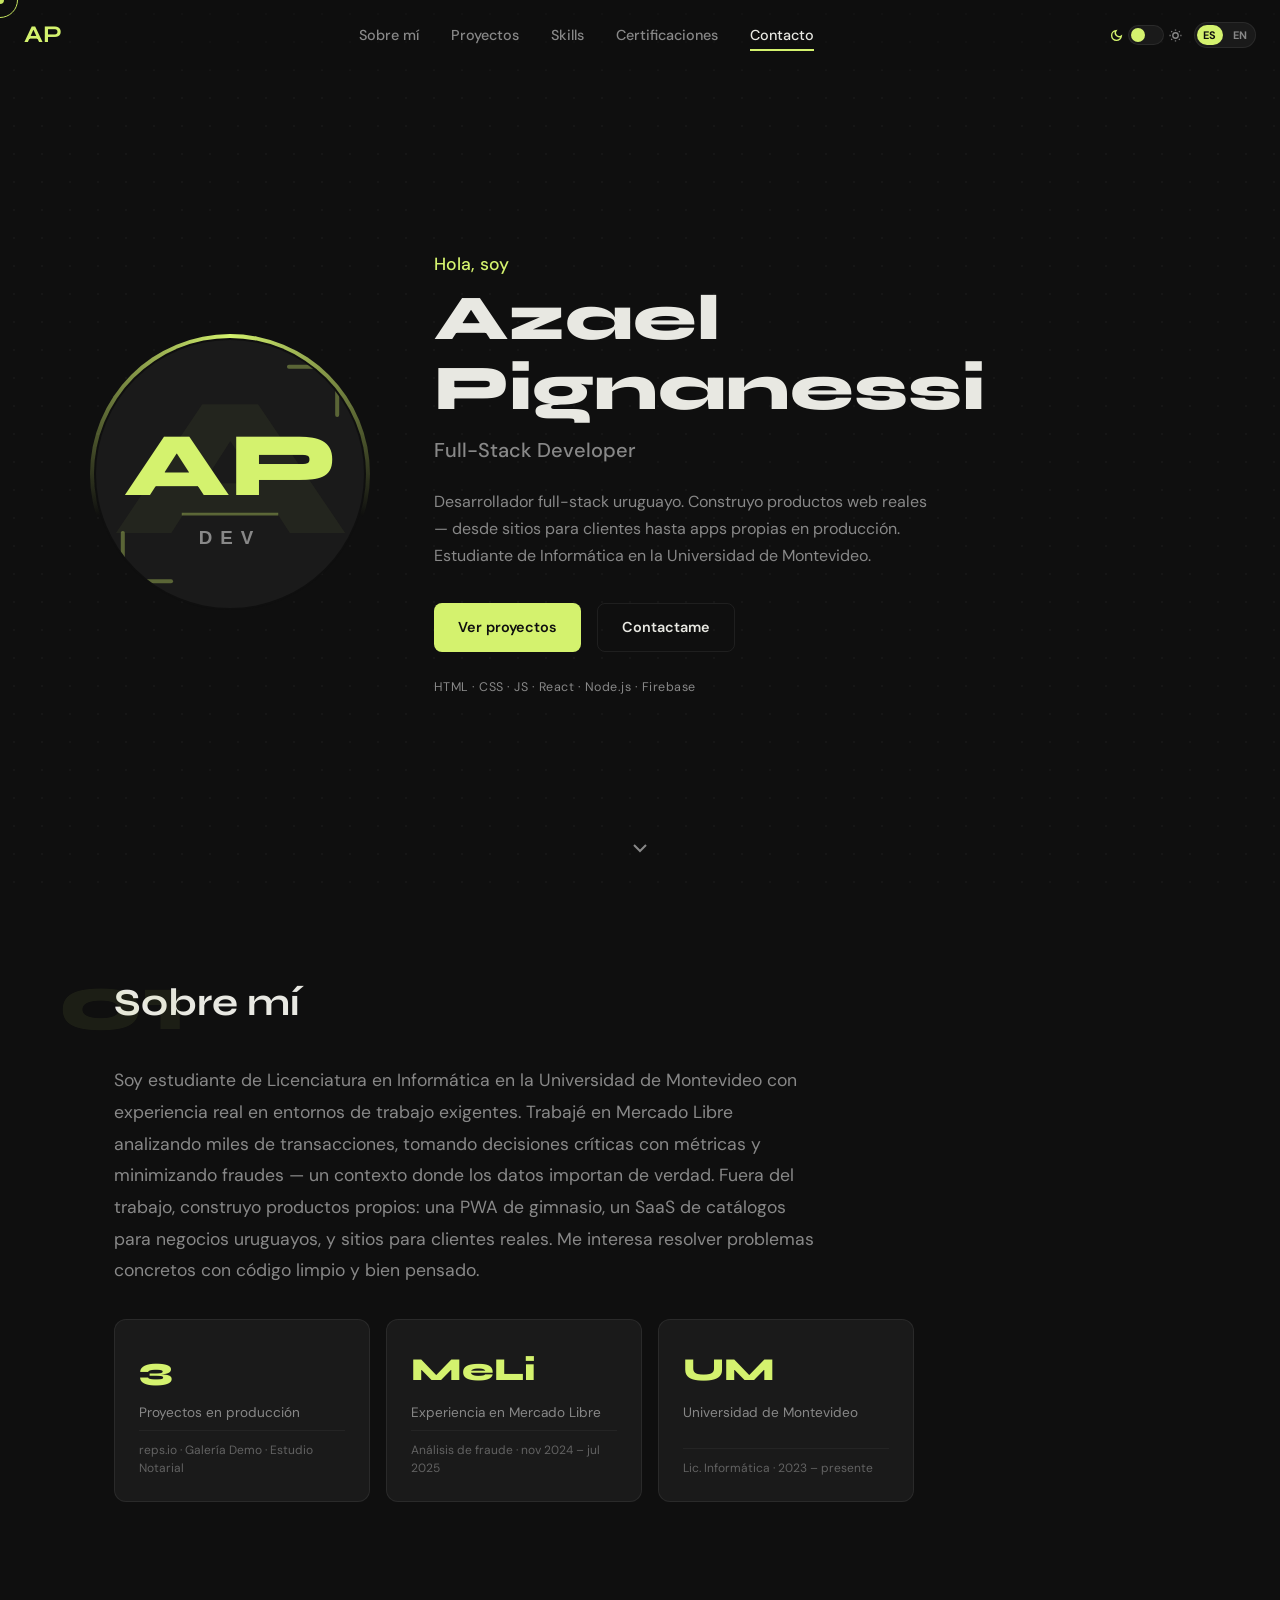
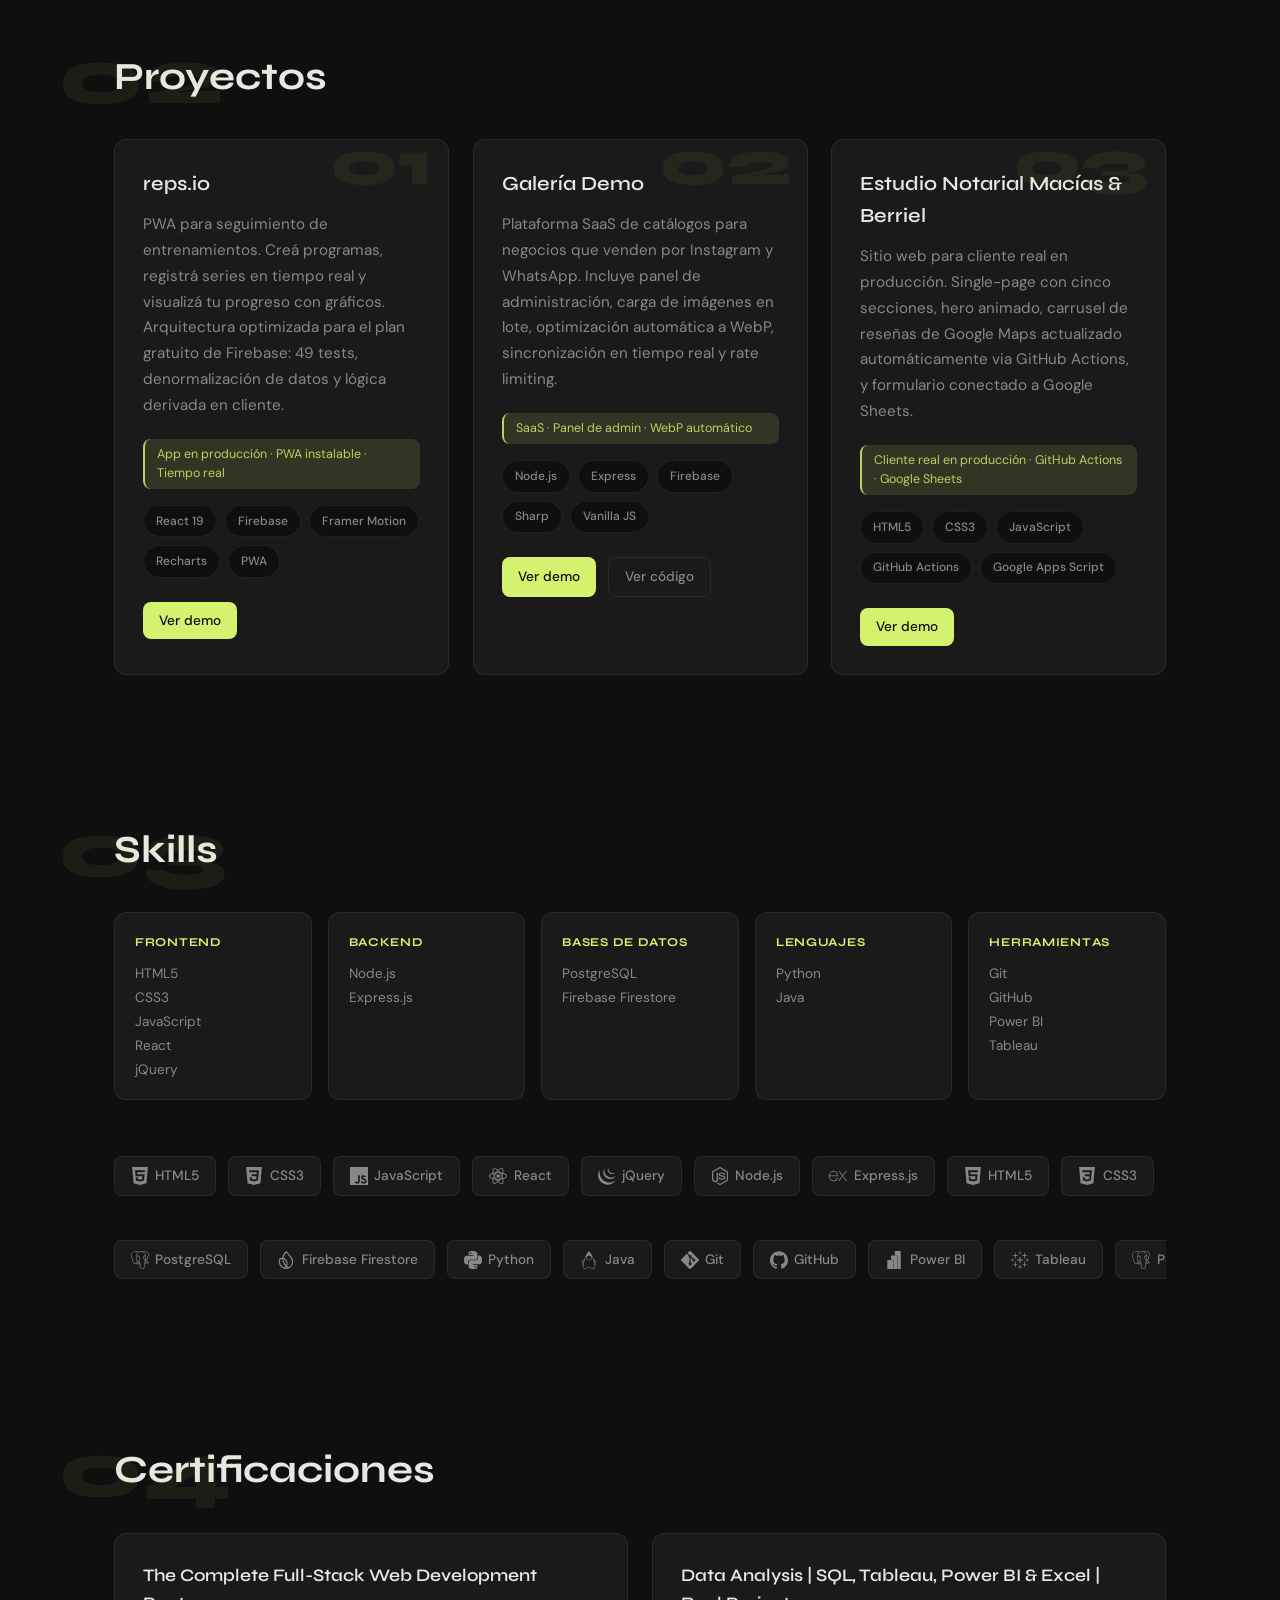
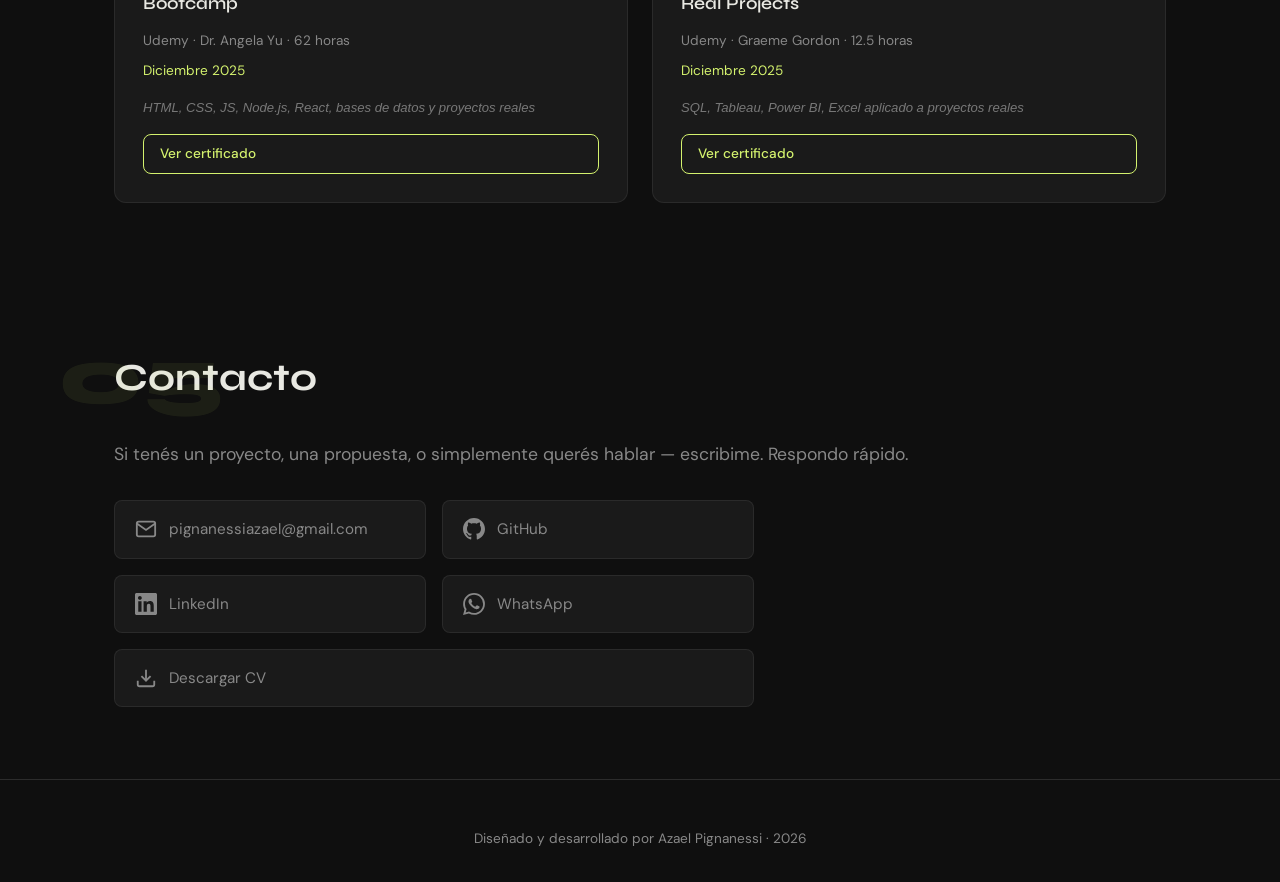
==== commit 866e5b7e: "feat: enhance accessibility with skip link and improve scroll behavior; update footer year to 2026" ====
--- a/index.html
+++ b/index.html
@@ -27,10 +27,29 @@
   <link rel="preconnect" href="https://fonts.gstatic.com" crossorigin />
   <link href="https://fonts.googleapis.com/css2?family=DM+Sans:ital,opsz,wght@0,9..40,300;0,9..40,400;0,9..40,500;0,9..40,600;1,9..40,400&family=Syne:wght@500;600;700;800&display=swap" rel="stylesheet" />
 
-  <link rel="stylesheet" href="https://unpkg.com/aos@2.3.1/dist/aos.css" />
   <link rel="stylesheet" href="css/styles.css" />
+
+  <script type="application/ld+json">
+  {
+    "@context": "https://schema.org",
+    "@type": "Person",
+    "name": "Azael Pignanessi",
+    "jobTitle": "Full-Stack Developer",
+    "url": "https://azael-p.github.io/",
+    "image": "https://azael-p.github.io/assets/foto.jpg",
+    "nationality": "Uruguayan",
+    "alumniOf": "Universidad de Montevideo",
+    "knowsAbout": ["JavaScript", "React", "Node.js", "Firebase", "PostgreSQL", "Data Analysis"],
+    "sameAs": [
+      "https://github.com/azael-p",
+      "https://linkedin.com/in/azael-pignanessi-a43543220"
+    ]
+  }
+  </script>
 </head>
 <body>
+
+  <a href="#about" class="skip-link" data-i18n="skip_link">Saltar al contenido</a>
 
   <div id="scroll-progress"></div>
   <div id="cursor-dot"></div>
@@ -47,13 +66,13 @@
     </div>
     <div class="navbar-toggles">
       <button class="theme-switch" id="themeToggle" aria-label="Toggle theme">
-        <svg class="switch-icon switch-icon--moon" width="13" height="13" viewBox="0 0 24 24" fill="none" stroke="currentColor" stroke-width="2.5">
+        <svg class="switch-icon switch-icon--moon" width="13" height="13" viewBox="0 0 24 24" fill="none" stroke="currentColor" stroke-width="2.5" aria-hidden="true">
           <path d="M21 12.79A9 9 0 1 1 11.21 3 7 7 0 0 0 21 12.79z"/>
         </svg>
         <span class="switch-track">
           <span class="switch-thumb"></span>
         </span>
-        <svg class="switch-icon switch-icon--sun" width="13" height="13" viewBox="0 0 24 24" fill="none" stroke="currentColor" stroke-width="2.5">
+        <svg class="switch-icon switch-icon--sun" width="13" height="13" viewBox="0 0 24 24" fill="none" stroke="currentColor" stroke-width="2.5" aria-hidden="true">
           <circle cx="12" cy="12" r="5"/>
           <line x1="12" y1="1" x2="12" y2="3"/><line x1="12" y1="21" x2="12" y2="23"/>
           <line x1="4.22" y1="4.22" x2="5.64" y2="5.64"/><line x1="18.36" y1="18.36" x2="19.78" y2="19.78"/>
@@ -69,7 +88,7 @@
         </span>
         <span id="langLabel" style="display:none">ES</span>
       </button>
-      <button class="hamburger" id="hamburger" aria-label="Menu">
+      <button class="hamburger" id="hamburger" aria-label="Menu" aria-expanded="false" aria-controls="navLinks">
         <span></span><span></span><span></span>
       </button>
     </div>
@@ -80,7 +99,7 @@
       <div class="hero-photo-wrapper">
         <div class="hero-photo-border"></div>
         <div class="hero-photo-inner">
-          <svg xmlns="http://www.w3.org/2000/svg" viewBox="0 0 100 100" width="100%" height="100%">
+          <svg xmlns="http://www.w3.org/2000/svg" viewBox="0 0 100 100" width="100%" height="100%" aria-hidden="true">
             <rect x="0" y="0" width="100" height="100" style="fill: var(--surface)"/>
             <line x1="72" y1="10" x2="90" y2="10" stroke="var(--accent)" stroke-width="1.5" stroke-linecap="round" opacity="0.35"/>
             <line x1="90" y1="10" x2="90" y2="28" stroke="var(--accent)" stroke-width="1.5" stroke-linecap="round" opacity="0.35"/>
@@ -106,7 +125,7 @@
       </div>
     </div>
     <a href="#about" class="scroll-indicator" aria-label="Scroll down">
-      <svg width="24" height="24" viewBox="0 0 24 24" fill="none" stroke="currentColor" stroke-width="2">
+      <svg width="24" height="24" viewBox="0 0 24 24" fill="none" stroke="currentColor" stroke-width="2" aria-hidden="true">
         <polyline points="6 9 12 15 18 9"></polyline>
       </svg>
     </a>
@@ -320,23 +339,23 @@
       <p class="section-subtitle" data-i18n="contact_subtitle">¿Tenés un proyecto en mente o querés hablar? Escribime.</p>
       <div class="contact-grid">
         <a href="mailto:pignanessiazael@gmail.com" class="contact-card">
-          <svg width="24" height="24" viewBox="0 0 24 24" fill="none" stroke="currentColor" stroke-width="2"><path d="M4 4h16c1.1 0 2 .9 2 2v12c0 1.1-.9 2-2 2H4c-1.1 0-2-.9-2-2V6c0-1.1.9-2 2-2z"/><polyline points="22,6 12,13 2,6"/></svg>
+          <svg width="24" height="24" viewBox="0 0 24 24" fill="none" stroke="currentColor" stroke-width="2" aria-hidden="true"><path d="M4 4h16c1.1 0 2 .9 2 2v12c0 1.1-.9 2-2 2H4c-1.1 0-2-.9-2-2V6c0-1.1.9-2 2-2z"/><polyline points="22,6 12,13 2,6"/></svg>
           <span>pignanessiazael@gmail.com</span>
         </a>
         <a href="https://github.com/azael-p" target="_blank" rel="noopener noreferrer" class="contact-card">
-          <svg width="24" height="24" viewBox="0 0 24 24" fill="currentColor"><path d="M12 0c-6.626 0-12 5.373-12 12 0 5.302 3.438 9.8 8.207 11.387.599.111.793-.261.793-.577v-2.234c-3.338.726-4.033-1.416-4.033-1.416-.546-1.387-1.333-1.756-1.333-1.756-1.089-.745.083-.729.083-.729 1.205.084 1.839 1.237 1.839 1.237 1.07 1.834 2.807 1.304 3.492.997.107-.775.418-1.305.762-1.604-2.665-.305-5.467-1.334-5.467-5.931 0-1.311.469-2.381 1.236-3.221-.124-.303-.535-1.524.117-3.176 0 0 1.008-.322 3.301 1.23.957-.266 1.983-.399 3.003-.404 1.02.005 2.047.138 3.006.404 2.291-1.552 3.297-1.23 3.297-1.23.653 1.653.242 2.874.118 3.176.77.84 1.235 1.911 1.235 3.221 0 4.609-2.807 5.624-5.479 5.921.43.372.823 1.102.823 2.222v3.293c0 .319.192.694.801.576 4.765-1.589 8.199-6.086 8.199-11.386 0-6.627-5.373-12-12-12z"/></svg>
+          <svg width="24" height="24" viewBox="0 0 24 24" fill="currentColor" aria-hidden="true"><path d="M12 0c-6.626 0-12 5.373-12 12 0 5.302 3.438 9.8 8.207 11.387.599.111.793-.261.793-.577v-2.234c-3.338.726-4.033-1.416-4.033-1.416-.546-1.387-1.333-1.756-1.333-1.756-1.089-.745.083-.729.083-.729 1.205.084 1.839 1.237 1.839 1.237 1.07 1.834 2.807 1.304 3.492.997.107-.775.418-1.305.762-1.604-2.665-.305-5.467-1.334-5.467-5.931 0-1.311.469-2.381 1.236-3.221-.124-.303-.535-1.524.117-3.176 0 0 1.008-.322 3.301 1.23.957-.266 1.983-.399 3.003-.404 1.02.005 2.047.138 3.006.404 2.291-1.552 3.297-1.23 3.297-1.23.653 1.653.242 2.874.118 3.176.77.84 1.235 1.911 1.235 3.221 0 4.609-2.807 5.624-5.479 5.921.43.372.823 1.102.823 2.222v3.293c0 .319.192.694.801.576 4.765-1.589 8.199-6.086 8.199-11.386 0-6.627-5.373-12-12-12z"/></svg>
           <span>GitHub</span>
         </a>
         <a href="https://linkedin.com/in/azael-pignanessi-a43543220" target="_blank" rel="noopener noreferrer" class="contact-card">
-          <svg width="24" height="24" viewBox="0 0 24 24" fill="currentColor"><path d="M20.447 20.452h-3.554v-5.569c0-1.328-.027-3.037-1.852-3.037-1.853 0-2.136 1.445-2.136 2.939v5.667H9.351V9h3.414v1.561h.046c.477-.9 1.637-1.85 3.37-1.85 3.601 0 4.267 2.37 4.267 5.455v6.286zM5.337 7.433c-1.144 0-2.063-.926-2.063-2.065 0-1.138.92-2.063 2.063-2.063 1.14 0 2.064.925 2.064 2.063 0 1.139-.925 2.065-2.064 2.065zm1.782 13.019H3.555V9h3.564v11.452zM22.225 0H1.771C.792 0 0 .774 0 1.729v20.542C0 23.227.792 24 1.771 24h20.451C23.2 24 24 23.227 24 22.271V1.729C24 .774 23.2 0 22.222 0h.003z"/></svg>
+          <svg width="24" height="24" viewBox="0 0 24 24" fill="currentColor" aria-hidden="true"><path d="M20.447 20.452h-3.554v-5.569c0-1.328-.027-3.037-1.852-3.037-1.853 0-2.136 1.445-2.136 2.939v5.667H9.351V9h3.414v1.561h.046c.477-.9 1.637-1.85 3.37-1.85 3.601 0 4.267 2.37 4.267 5.455v6.286zM5.337 7.433c-1.144 0-2.063-.926-2.063-2.065 0-1.138.92-2.063 2.063-2.063 1.14 0 2.064.925 2.064 2.063 0 1.139-.925 2.065-2.064 2.065zm1.782 13.019H3.555V9h3.564v11.452zM22.225 0H1.771C.792 0 0 .774 0 1.729v20.542C0 23.227.792 24 1.771 24h20.451C23.2 24 24 23.227 24 22.271V1.729C24 .774 23.2 0 22.222 0h.003z"/></svg>
           <span>LinkedIn</span>
         </a>
         <a href="https://wa.me/59898238313" target="_blank" rel="noopener noreferrer" class="contact-card">
-          <svg width="24" height="24" viewBox="0 0 24 24" fill="currentColor"><path d="M17.472 14.382c-.297-.149-1.758-.867-2.03-.967-.273-.099-.471-.148-.67.15-.197.297-.767.966-.94 1.164-.173.199-.347.223-.644.075-.297-.15-1.255-.463-2.39-1.475-.883-.788-1.48-1.761-1.653-2.059-.173-.297-.018-.458.13-.606.134-.133.298-.347.446-.52.149-.174.198-.298.298-.497.099-.198.05-.371-.025-.52-.075-.149-.669-1.612-.916-2.207-.242-.579-.487-.5-.669-.51-.173-.008-.371-.01-.57-.01-.198 0-.52.074-.792.372-.272.297-1.04 1.016-1.04 2.479 0 1.462 1.065 2.875 1.213 3.074.149.198 2.096 3.2 5.077 4.487.709.306 1.262.489 1.694.625.712.227 1.36.195 1.871.118.571-.085 1.758-.719 2.006-1.413.248-.694.248-1.289.173-1.413-.074-.124-.272-.198-.57-.347m-5.421 7.403h-.004a9.87 9.87 0 01-5.031-1.378l-.361-.214-3.741.982.998-3.648-.235-.374a9.86 9.86 0 01-1.51-5.26c.001-5.45 4.436-9.884 9.888-9.884 2.64 0 5.122 1.03 6.988 2.898a9.825 9.825 0 012.893 6.994c-.003 5.45-4.437 9.884-9.885 9.884m8.413-18.297A11.815 11.815 0 0012.05 0C5.495 0 .16 5.335.157 11.892c0 2.096.547 4.142 1.588 5.945L.057 24l6.305-1.654a11.882 11.882 0 005.683 1.448h.005c6.554 0 11.89-5.335 11.893-11.893a11.821 11.821 0 00-3.48-8.413z"/></svg>
+          <svg width="24" height="24" viewBox="0 0 24 24" fill="currentColor" aria-hidden="true"><path d="M17.472 14.382c-.297-.149-1.758-.867-2.03-.967-.273-.099-.471-.148-.67.15-.197.297-.767.966-.94 1.164-.173.199-.347.223-.644.075-.297-.15-1.255-.463-2.39-1.475-.883-.788-1.48-1.761-1.653-2.059-.173-.297-.018-.458.13-.606.134-.133.298-.347.446-.52.149-.174.198-.298.298-.497.099-.198.05-.371-.025-.52-.075-.149-.669-1.612-.916-2.207-.242-.579-.487-.5-.669-.51-.173-.008-.371-.01-.57-.01-.198 0-.52.074-.792.372-.272.297-1.04 1.016-1.04 2.479 0 1.462 1.065 2.875 1.213 3.074.149.198 2.096 3.2 5.077 4.487.709.306 1.262.489 1.694.625.712.227 1.36.195 1.871.118.571-.085 1.758-.719 2.006-1.413.248-.694.248-1.289.173-1.413-.074-.124-.272-.198-.57-.347m-5.421 7.403h-.004a9.87 9.87 0 01-5.031-1.378l-.361-.214-3.741.982.998-3.648-.235-.374a9.86 9.86 0 01-1.51-5.26c.001-5.45 4.436-9.884 9.888-9.884 2.64 0 5.122 1.03 6.988 2.898a9.825 9.825 0 012.893 6.994c-.003 5.45-4.437 9.884-9.885 9.884m8.413-18.297A11.815 11.815 0 0012.05 0C5.495 0 .16 5.335.157 11.892c0 2.096.547 4.142 1.588 5.945L.057 24l6.305-1.654a11.882 11.882 0 005.683 1.448h.005c6.554 0 11.89-5.335 11.893-11.893a11.821 11.821 0 00-3.48-8.413z"/></svg>
           <span>WhatsApp</span>
         </a>
         <a href="assets/cv-es.pdf" download target="_blank" rel="noopener noreferrer" id="cvLink" class="contact-card contact-card--full">
-          <svg width="24" height="24" viewBox="0 0 24 24" fill="none" stroke="currentColor" stroke-width="2"><path d="M21 15v4a2 2 0 0 1-2 2H5a2 2 0 0 1-2-2v-4"/><polyline points="7 10 12 15 17 10"/><line x1="12" y1="15" x2="12" y2="3"/></svg>
+          <svg width="24" height="24" viewBox="0 0 24 24" fill="none" stroke="currentColor" stroke-width="2" aria-hidden="true"><path d="M21 15v4a2 2 0 0 1-2 2H5a2 2 0 0 1-2-2v-4"/><polyline points="7 10 12 15 17 10"/><line x1="12" y1="15" x2="12" y2="3"/></svg>
           <span data-i18n="contact_cv">Descargar CV</span>
         </a>
       </div>
@@ -345,11 +364,10 @@
 
   <footer class="footer">
     <div class="container">
-      <p data-i18n="footer_text">Diseñado y desarrollado por Azael Pignanessi · 2025</p>
+      <p><span data-i18n="footer_text">Diseñado y desarrollado por Azael Pignanessi</span> · <span id="footerYear">2026</span></p>
     </div>
   </footer>
 
-  <script src="https://unpkg.com/aos@2.3.1/dist/aos.js"></script>
   <script type="module" src="js/main.js"></script>
 </body>
 </html>
--- a/css/styles.css
+++ b/css/styles.css
@@ -43,6 +43,7 @@
 html {
   scroll-behavior: smooth;
   overflow-x: hidden;
+  scroll-padding-top: 80px; /* altura del navbar fijo + aire para que el título no quede tapado */
 }
 
 body {
@@ -52,6 +53,28 @@
   line-height: 1.6;
   transition: background-color var(--transition-slow), color var(--transition-slow);
   cursor: none;
+}
+
+/* Saltar al contenido — visible solo al recibir foco con teclado */
+.skip-link {
+  position: fixed;
+  top: 0;
+  left: 50%;
+  transform: translate(-50%, -120%);
+  z-index: 200;
+  padding: 0.6rem 1.25rem;
+  background-color: var(--accent);
+  color: var(--accent-fg);
+  font-size: 0.9rem;
+  font-weight: 600;
+  border-radius: 0 0 var(--radius-sm) var(--radius-sm);
+  transition: transform var(--transition);
+}
+
+.skip-link:focus {
+  transform: translate(-50%, 0);
+  outline: 2px solid var(--text);
+  outline-offset: 2px;
 }
 
 @media (hover: none) {
@@ -198,6 +221,9 @@
 .navbar-links a:hover { color: var(--text); }
 .navbar-links a:hover::after { width: 100%; }
 
+.navbar-links a.active { color: var(--text); }
+.navbar-links a.active::after { width: 100%; }
+
 .navbar-toggles {
   display: flex;
   align-items: center;
@@ -322,7 +348,12 @@
   height: 2px;
   background-color: var(--text);
   transition: var(--transition);
-}
+  transform-origin: center;
+}
+
+.hamburger.open span:nth-child(1) { transform: translateY(7px) rotate(45deg); }
+.hamburger.open span:nth-child(2) { opacity: 0; }
+.hamburger.open span:nth-child(3) { transform: translateY(-7px) rotate(-45deg); }
 
 .hero {
   position: relative;
@@ -1073,3 +1104,20 @@
 
   .hero-stack { text-align: center; }
 }
+
+/* ── Reveal on scroll (reemplaza AOS) ──
+   Solo se ocultan/animan los elementos si el usuario no pidió menos movimiento;
+   con reduced-motion quedan visibles desde el inicio. */
+@media (prefers-reduced-motion: no-preference) {
+  [data-aos] {
+    opacity: 0;
+    transform: translateY(16px);
+    transition: opacity 0.7s ease, transform 0.7s ease;
+    will-change: opacity, transform;
+  }
+
+  [data-aos].is-visible {
+    opacity: 1;
+    transform: none;
+  }
+}
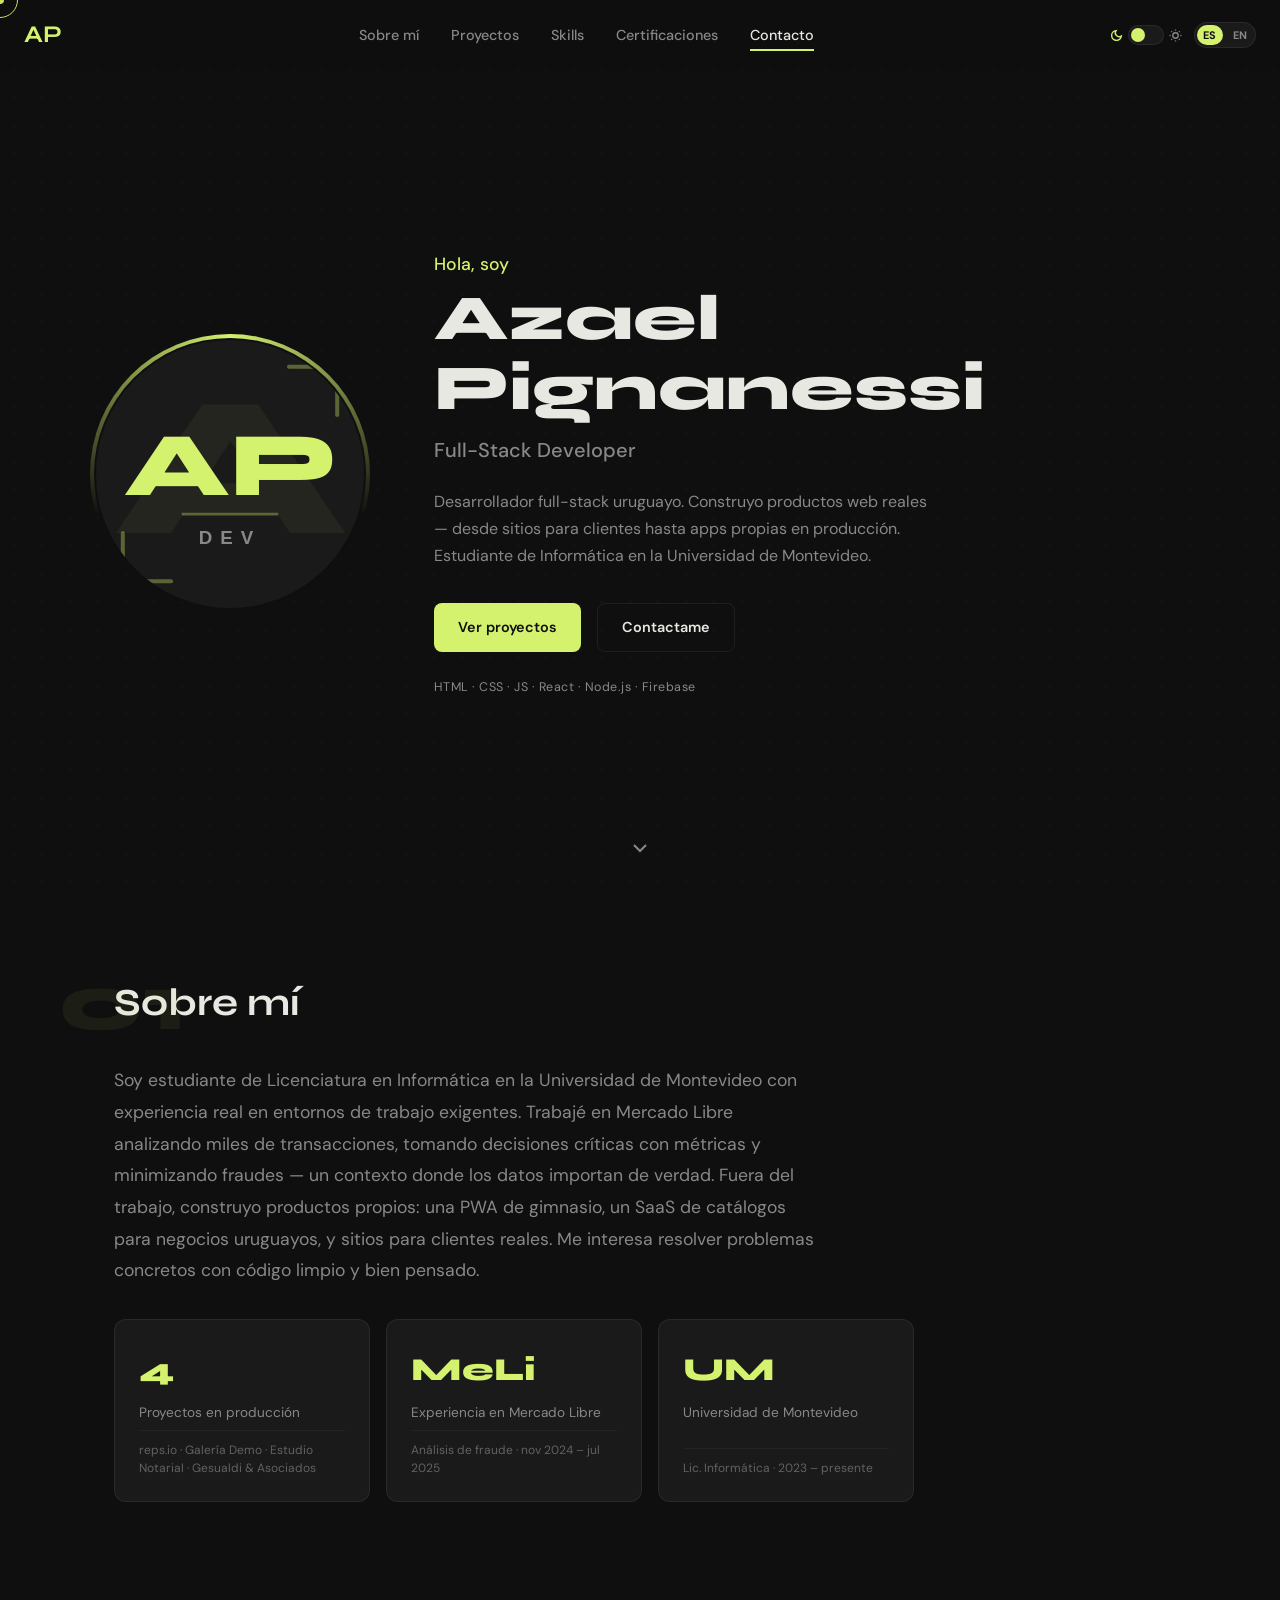
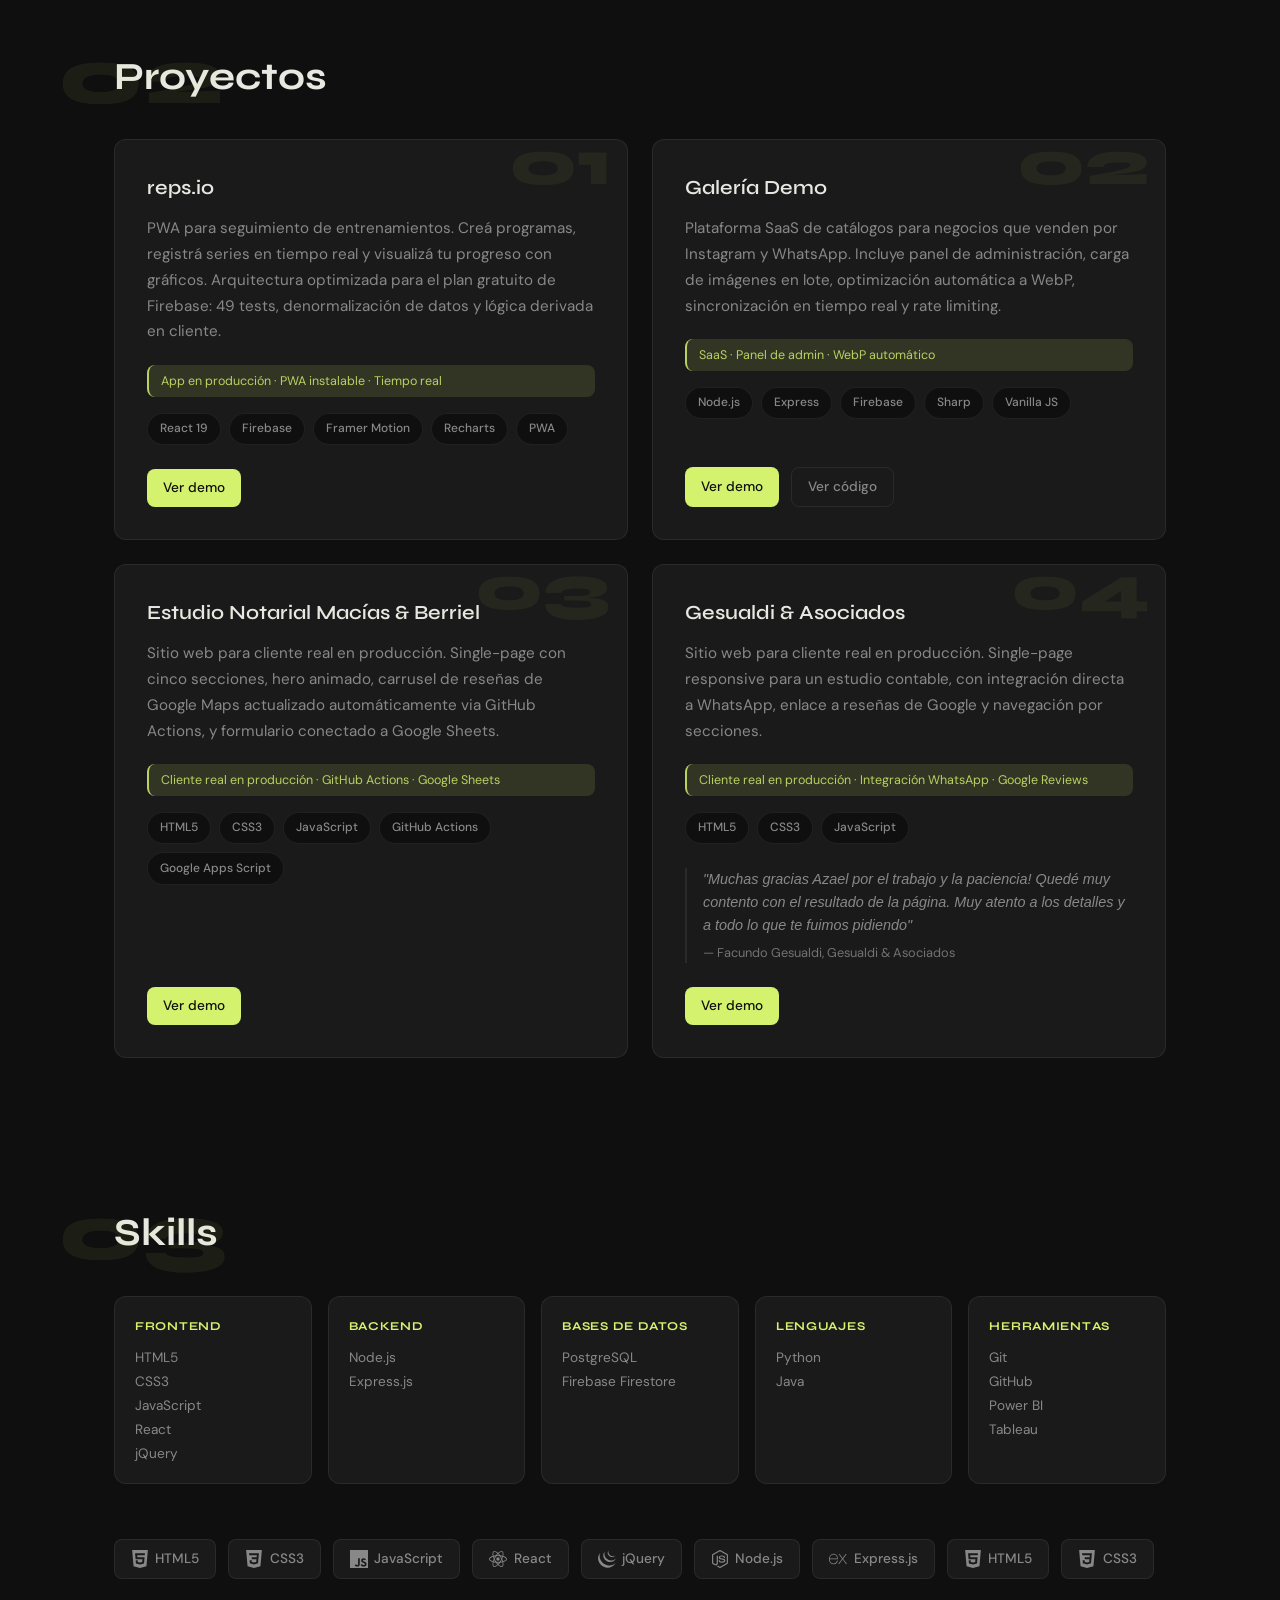
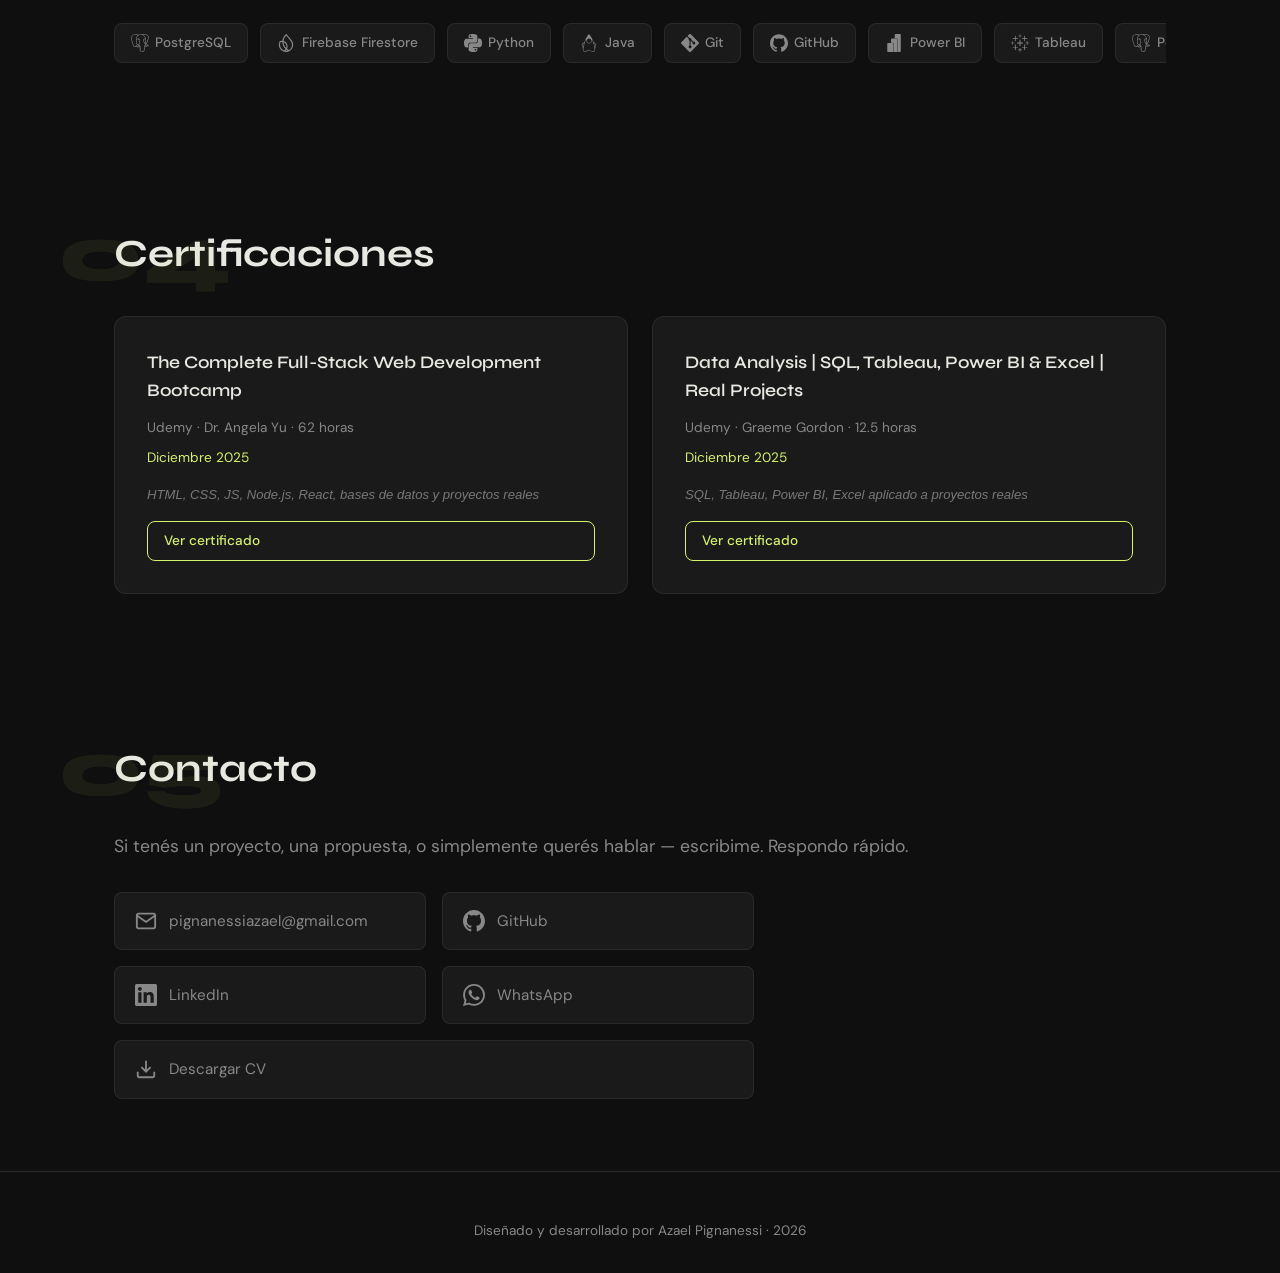
==== commit 17cb2f13: "feat: add Gesualdi & Asociados project details and testimonial; update project statistics" ====
--- a/index.html
+++ b/index.html
@@ -137,9 +137,9 @@
       <p class="section-text" data-i18n="about_text">Soy estudiante de Licenciatura en Informática en la Universidad de Montevideo con experiencia real en entornos de trabajo exigentes. Trabajé en Mercado Libre analizando miles de transacciones, tomando decisiones críticas con métricas y minimizando fraudes — un contexto donde los datos importan de verdad. Fuera del trabajo, construyo productos propios: una PWA de gimnasio, un SaaS de catálogos para negocios uruguayos, y sitios para clientes reales. Me interesa resolver problemas concretos con código limpio y bien pensado.</p>
       <div class="about-stats">
         <div class="stat-card" data-aos="fade-up">
-          <span class="stat-number">3</span>
+          <span class="stat-number">4</span>
           <span class="stat-label" data-i18n="stat_projects">Proyectos en producción</span>
-          <span class="stat-detail" data-i18n="stat_projects_detail">reps.io · Galería Demo · Estudio Notarial</span>
+          <span class="stat-detail" data-i18n="stat_projects_detail">reps.io · Galería Demo · Estudio Notarial · Gesualdi & Asociados</span>
         </div>
         <div class="stat-card" data-aos="fade-up" data-aos-delay="100">
           <span class="stat-number">MeLi</span>
@@ -209,6 +209,25 @@
           </div>
           <div class="project-links">
             <a href="https://www.estudionotarialmb.uy/" target="_blank" rel="noopener noreferrer" class="btn btn-primary" data-i18n="project_btn_demo">Ver demo</a>
+          </div>
+        </article>
+
+        <article class="project-card" data-aos="fade-up" data-aos-delay="300">
+          <span class="project-number">04</span>
+          <h3 class="project-name" data-i18n="project4_name">Gesualdi & Asociados</h3>
+          <p class="project-description" data-i18n="project4_description">Sitio web para cliente real en producción. Single-page responsive para un estudio contable, con integración directa a WhatsApp, enlace a reseñas de Google y navegación por secciones.</p>
+          <p class="project-highlight" data-i18n="project4_highlight">Cliente real en producción · Integración WhatsApp · Google Reviews</p>
+          <div class="project-stack">
+            <span class="badge">HTML5</span>
+            <span class="badge">CSS3</span>
+            <span class="badge">JavaScript</span>
+          </div>
+          <blockquote class="project-testimonial">
+            <p data-i18n="project4_testimonial">"Muchas gracias Azael por el trabajo y la paciencia! Quedé muy contento con el resultado de la página. Muy atento a los detalles y a todo lo que te fuimos pidiendo"</p>
+            <cite data-i18n="project4_testimonial_author">— Facundo Gesualdi, Gesualdi & Asociados</cite>
+          </blockquote>
+          <div class="project-links">
+            <a href="https://gesualdiasociados.com.uy/" target="_blank" rel="noopener noreferrer" class="btn btn-primary" data-i18n="project_btn_demo">Ver demo</a>
           </div>
         </article>
 
--- a/css/styles.css
+++ b/css/styles.css
@@ -614,16 +614,18 @@
 
 .projects-grid {
   display: grid;
-  grid-template-columns: repeat(auto-fit, minmax(300px, 1fr));
+  grid-template-columns: repeat(2, 1fr);
   gap: 1.5rem;
 }
 
 .project-card {
   position: relative;
+  display: flex;
+  flex-direction: column;
   background-color: var(--surface);
   border: 1px solid var(--border);
   border-radius: var(--radius);
-  padding: 1.75rem;
+  padding: 2rem;
   transition: transform 0.3s ease, border-color var(--transition), box-shadow var(--transition);
   transform-style: preserve-3d;
   perspective: 800px;
@@ -695,10 +697,35 @@
   color: var(--accent);
 }
 
+.project-testimonial {
+  margin: 0 0 1.5rem;
+  padding-left: 1rem;
+  border-left: 2px solid var(--border);
+  position: relative;
+  z-index: 1;
+}
+
+.project-testimonial p {
+  font-style: italic;
+  font-size: 0.9rem;
+  color: var(--text-muted);
+  line-height: 1.6;
+  margin-bottom: 0.35rem;
+}
+
+.project-testimonial cite {
+  display: block;
+  font-size: 0.8rem;
+  font-style: normal;
+  color: var(--text-muted);
+  opacity: 0.8;
+}
+
 .project-links {
   display: flex;
   gap: 0.75rem;
   flex-wrap: wrap;
+  margin-top: auto;
   position: relative;
   z-index: 1;
 }
@@ -1089,6 +1116,12 @@
     grid-template-columns: 1fr;
   }
 
+  .projects-grid {
+    grid-template-columns: 1fr;
+  }
+
+  .project-card { padding: 1.75rem; }
+
   .section-title::before {
     font-size: 3.5rem;
     left: -2.5rem;
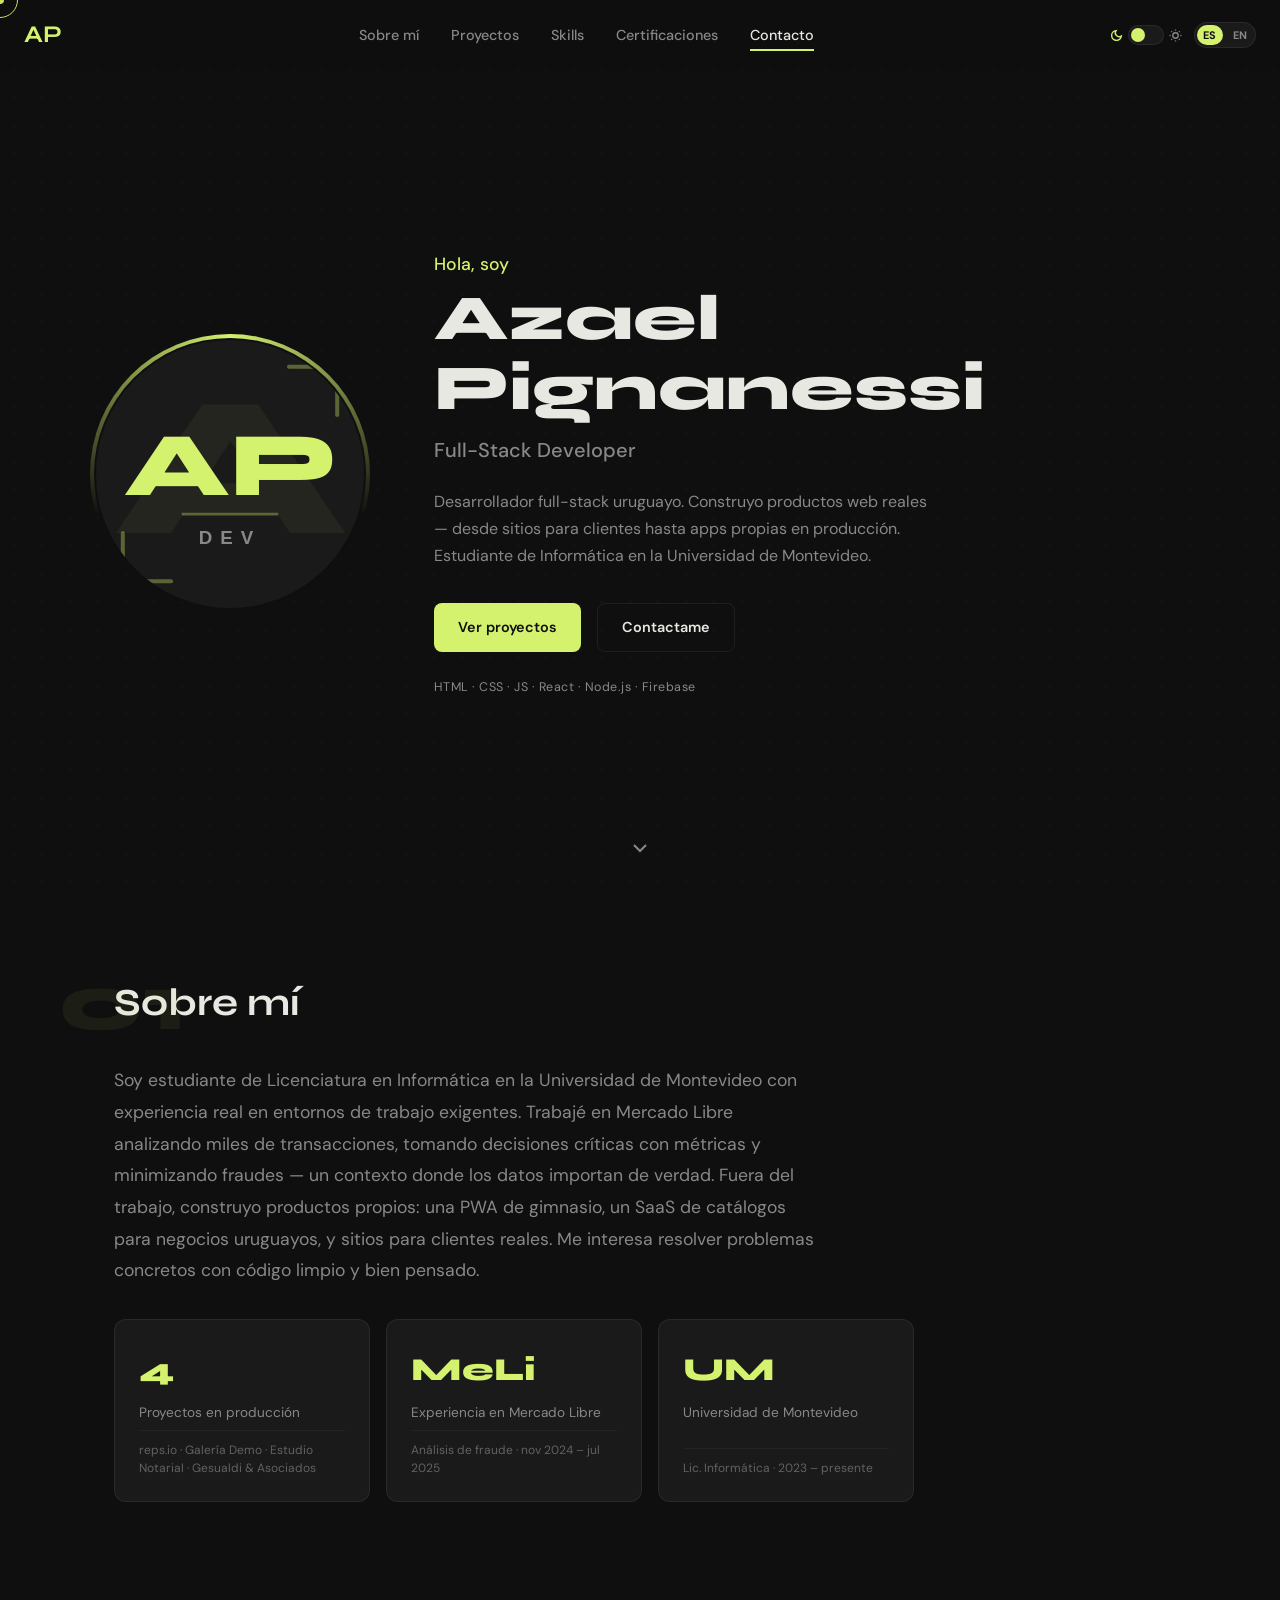
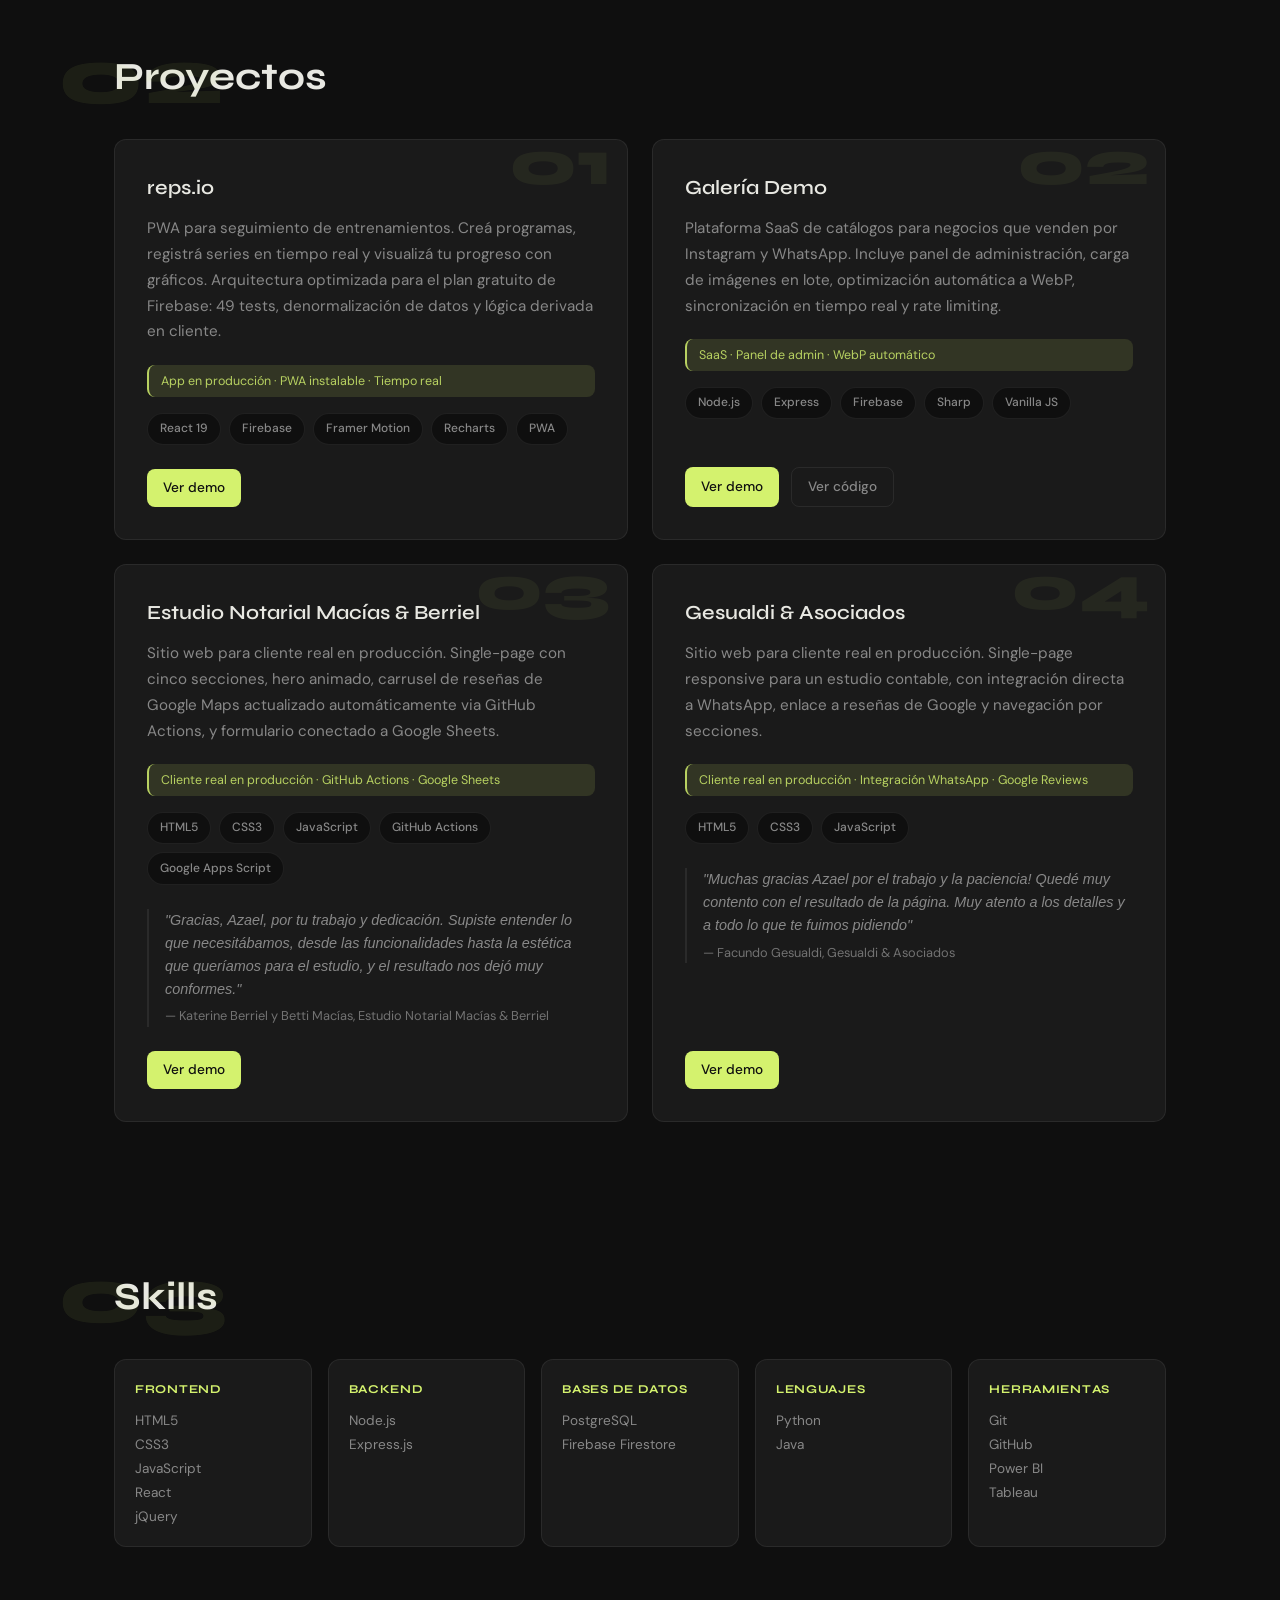
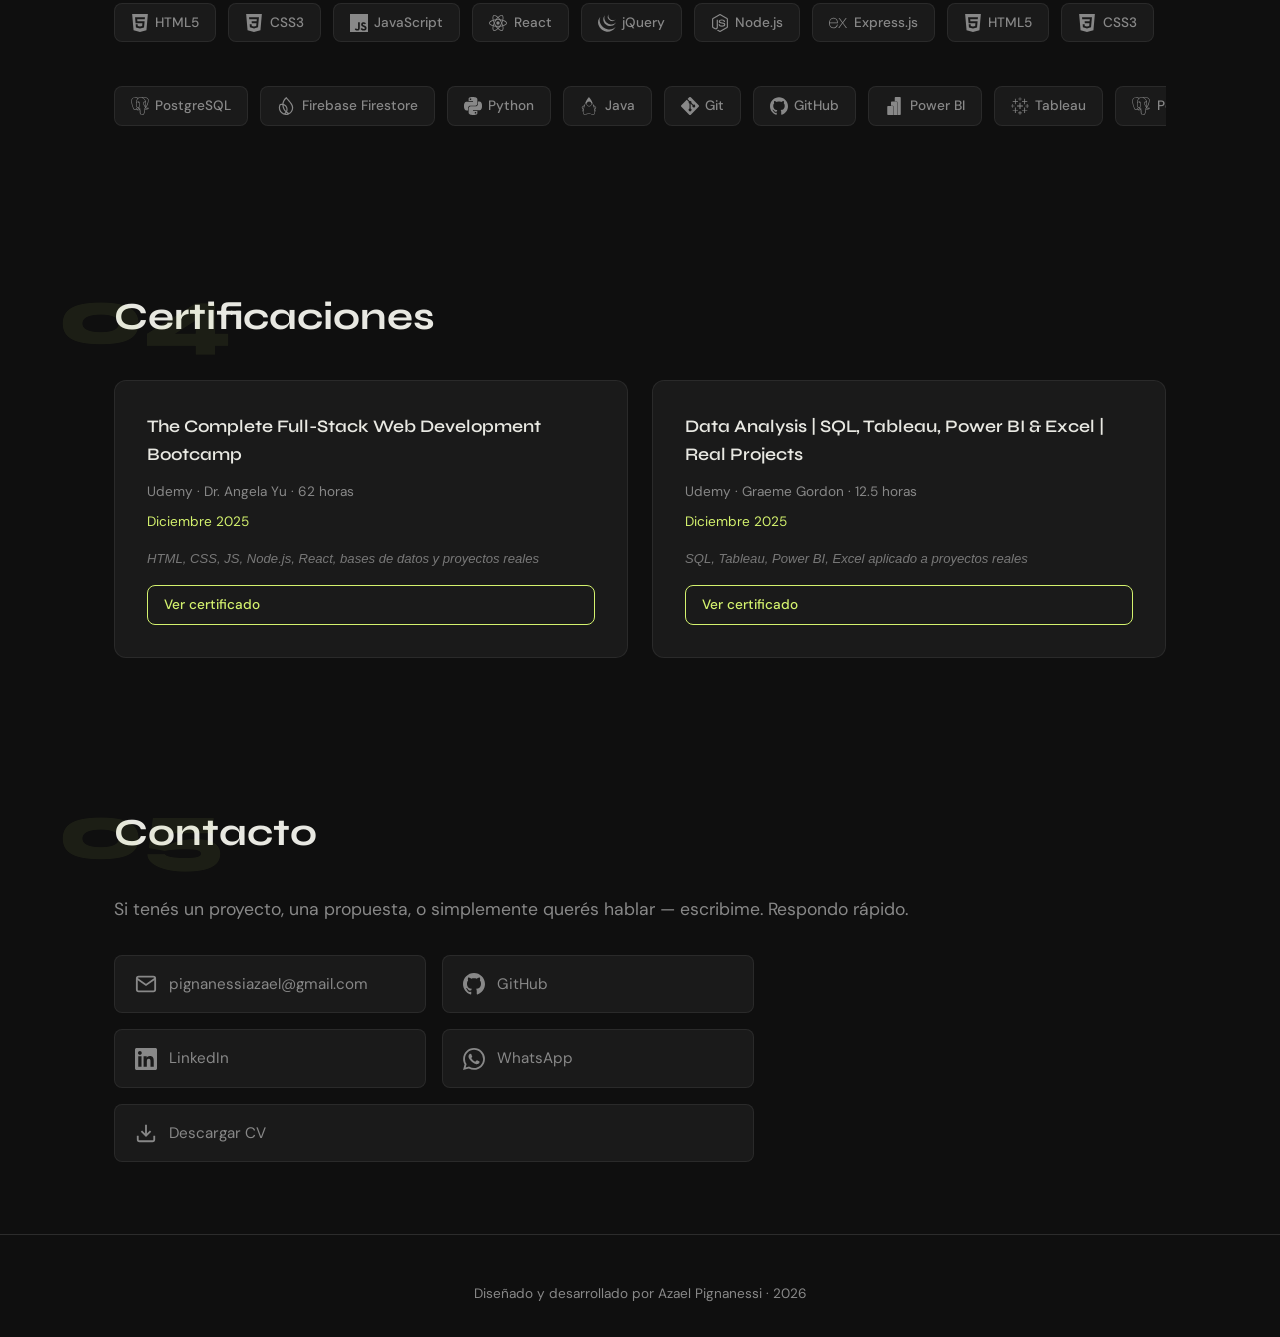
==== commit 19929fa7: "feat: add Macías & Berriel testimonial to project card Co-Authored-By: Claude Sonnet 5.5 <noreply@an" ====
--- a/index.html
+++ b/index.html
@@ -207,6 +207,10 @@
             <span class="badge">GitHub Actions</span>
             <span class="badge">Google Apps Script</span>
           </div>
+          <blockquote class="project-testimonial">
+            <p data-i18n="project3_testimonial">"Gracias, Azael, por tu trabajo y dedicación. Supiste entender lo que necesitábamos, desde las funcionalidades hasta la estética que queríamos para el estudio, y el resultado nos dejó muy conformes."</p>
+            <cite data-i18n="project3_testimonial_author">— Katerine Berriel y Betti Macías, Estudio Notarial Macías & Berriel</cite>
+          </blockquote>
           <div class="project-links">
             <a href="https://www.estudionotarialmb.uy/" target="_blank" rel="noopener noreferrer" class="btn btn-primary" data-i18n="project_btn_demo">Ver demo</a>
           </div>
